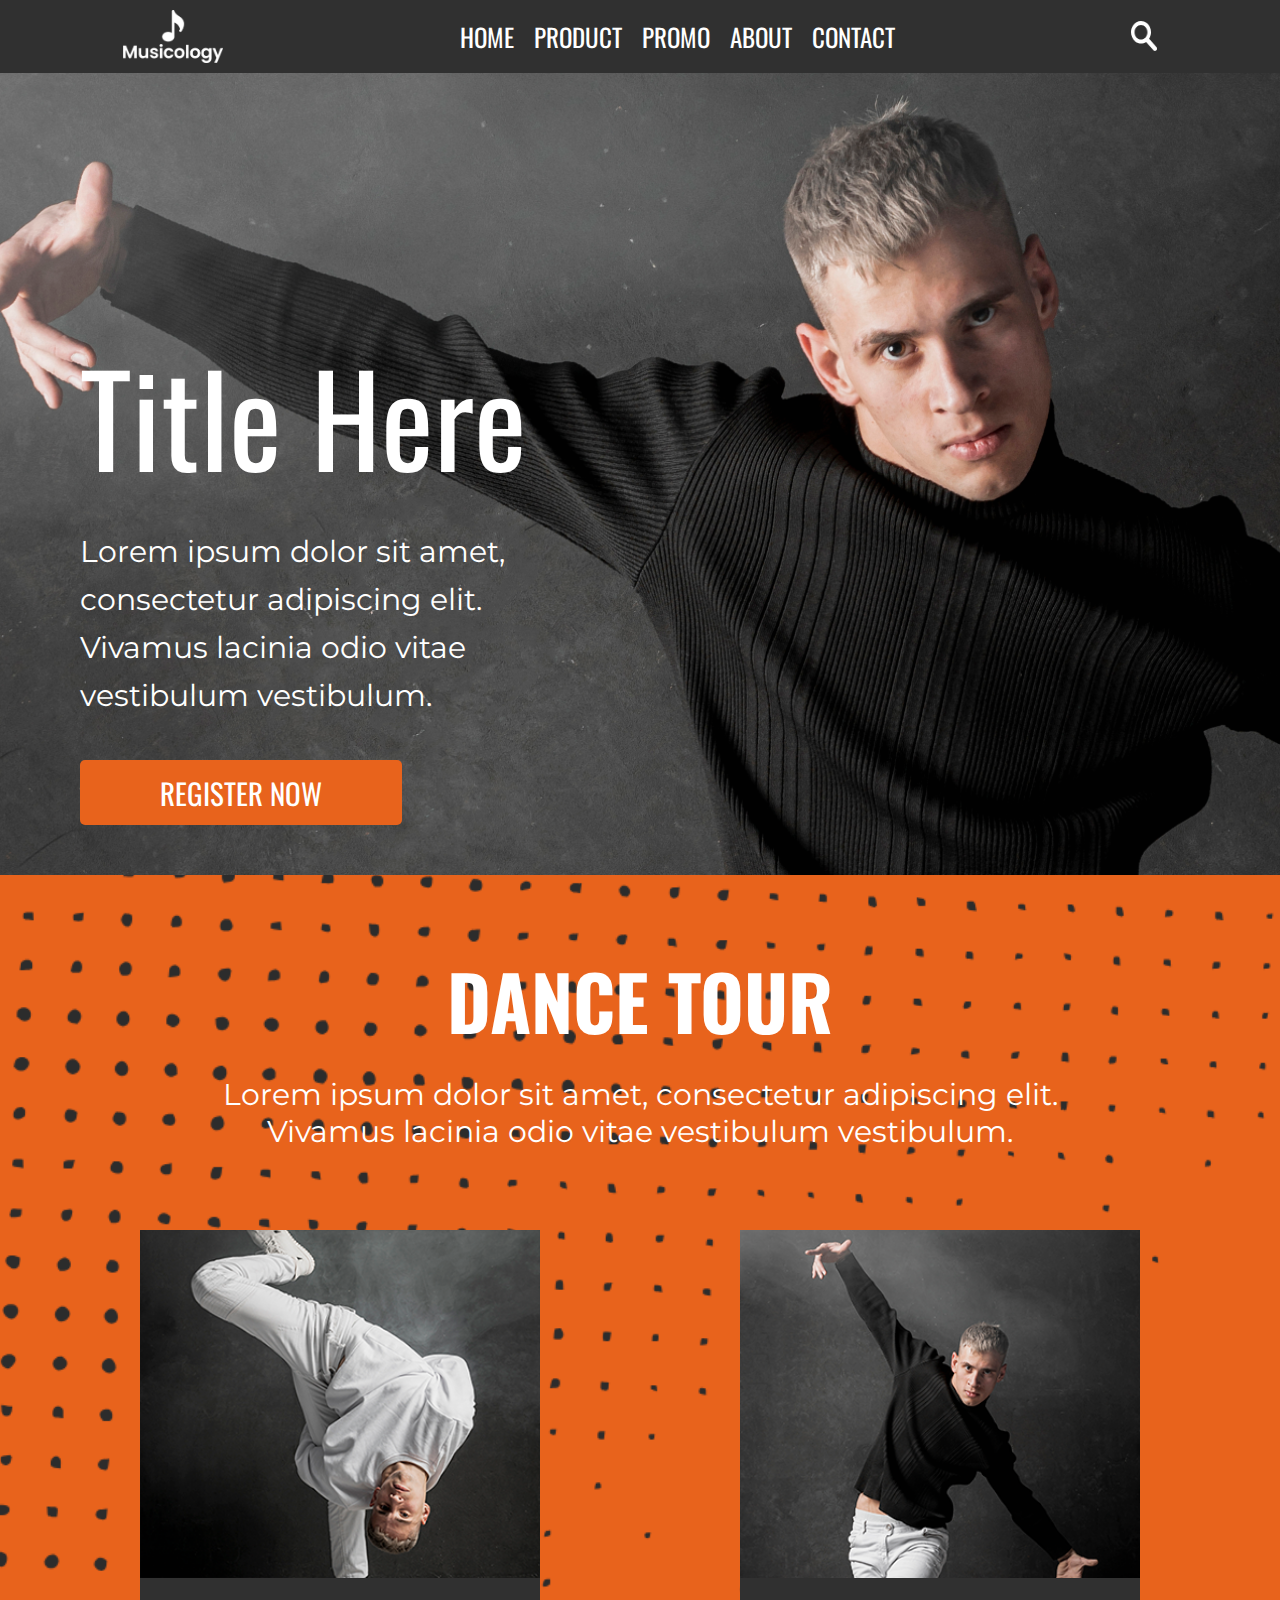
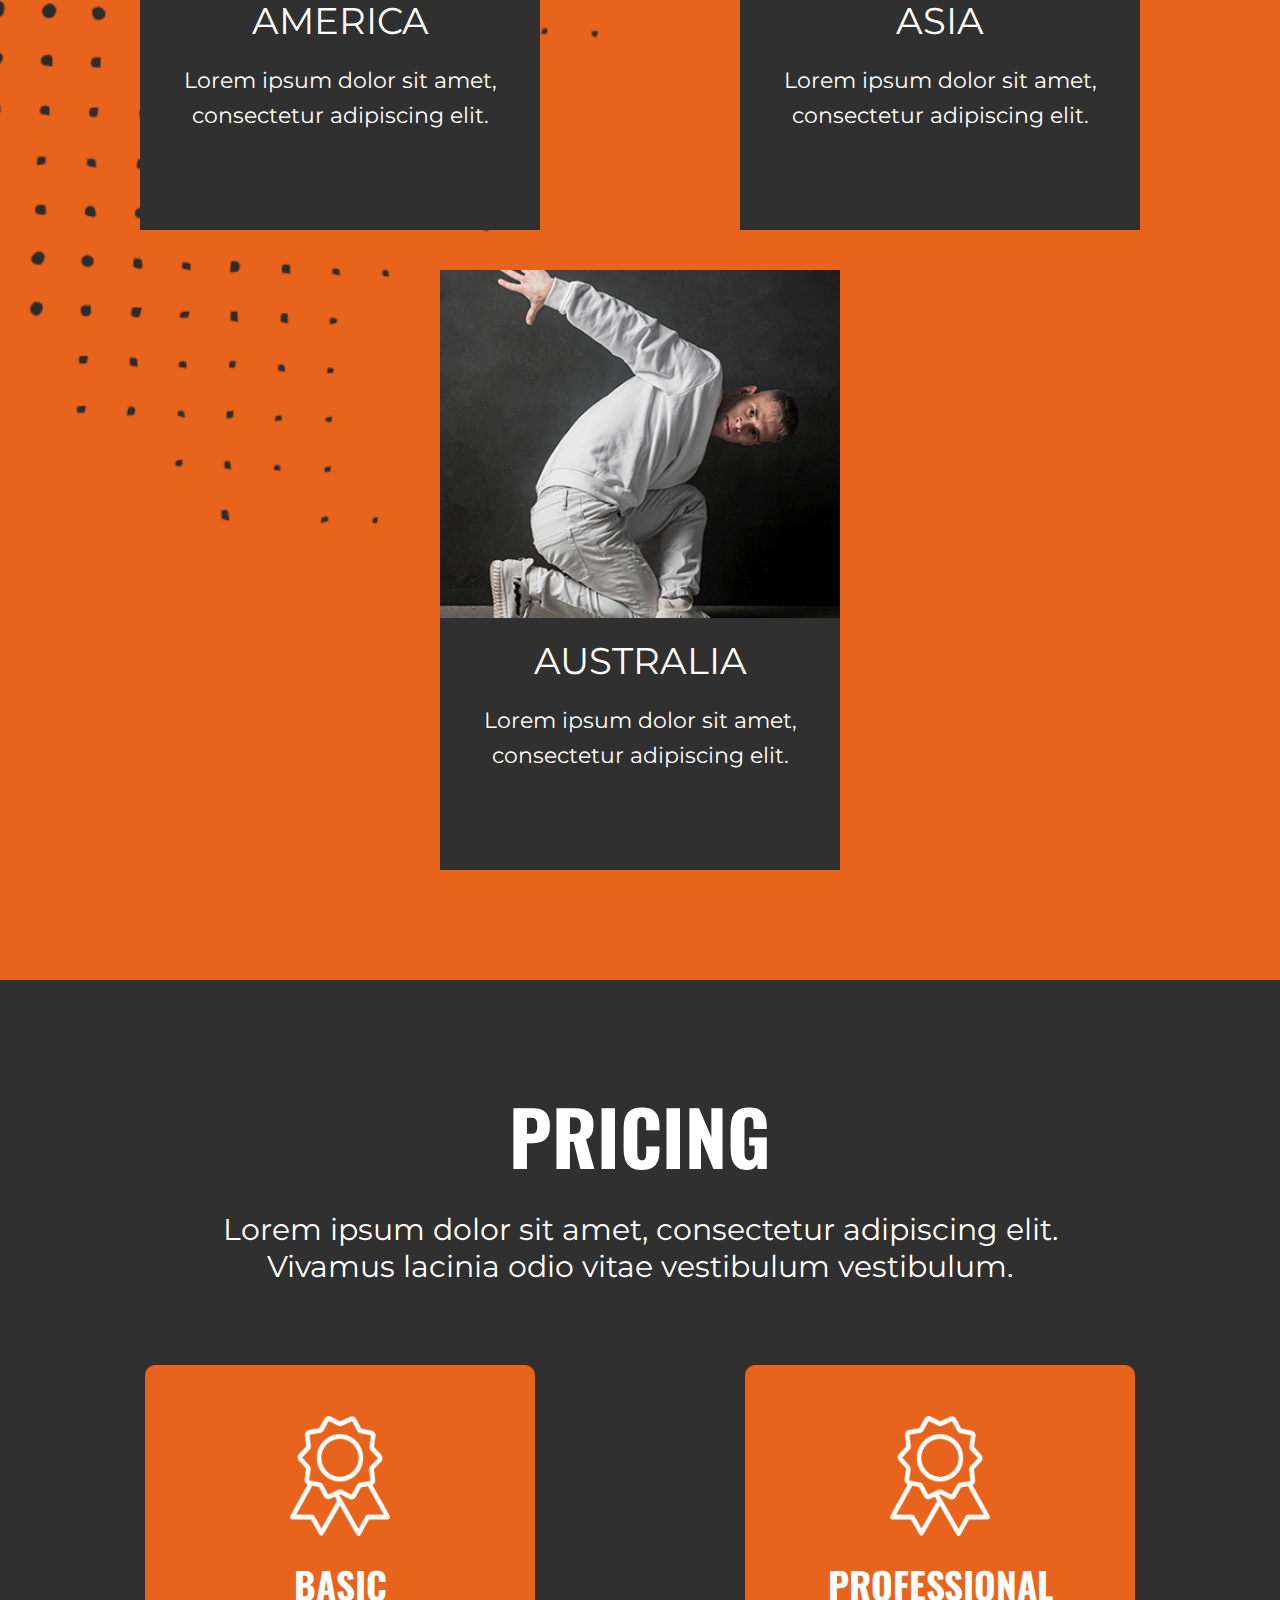
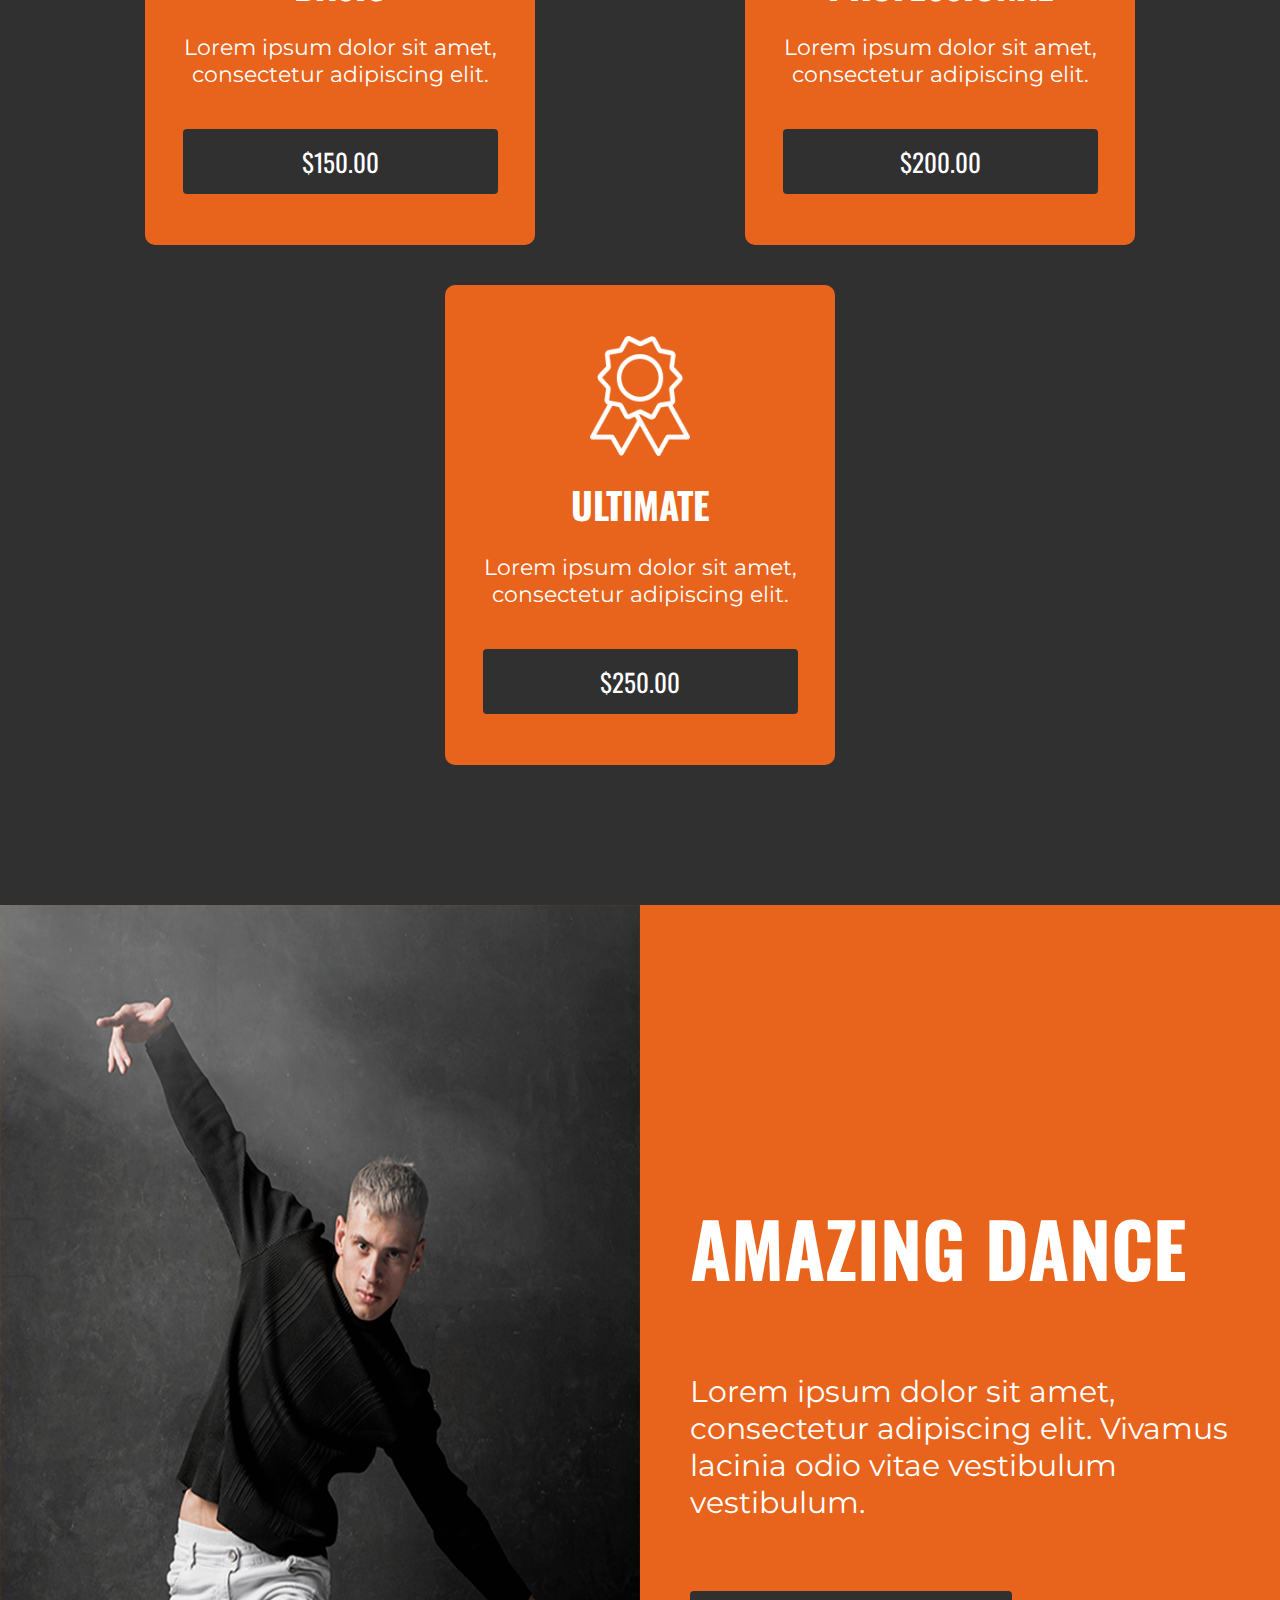
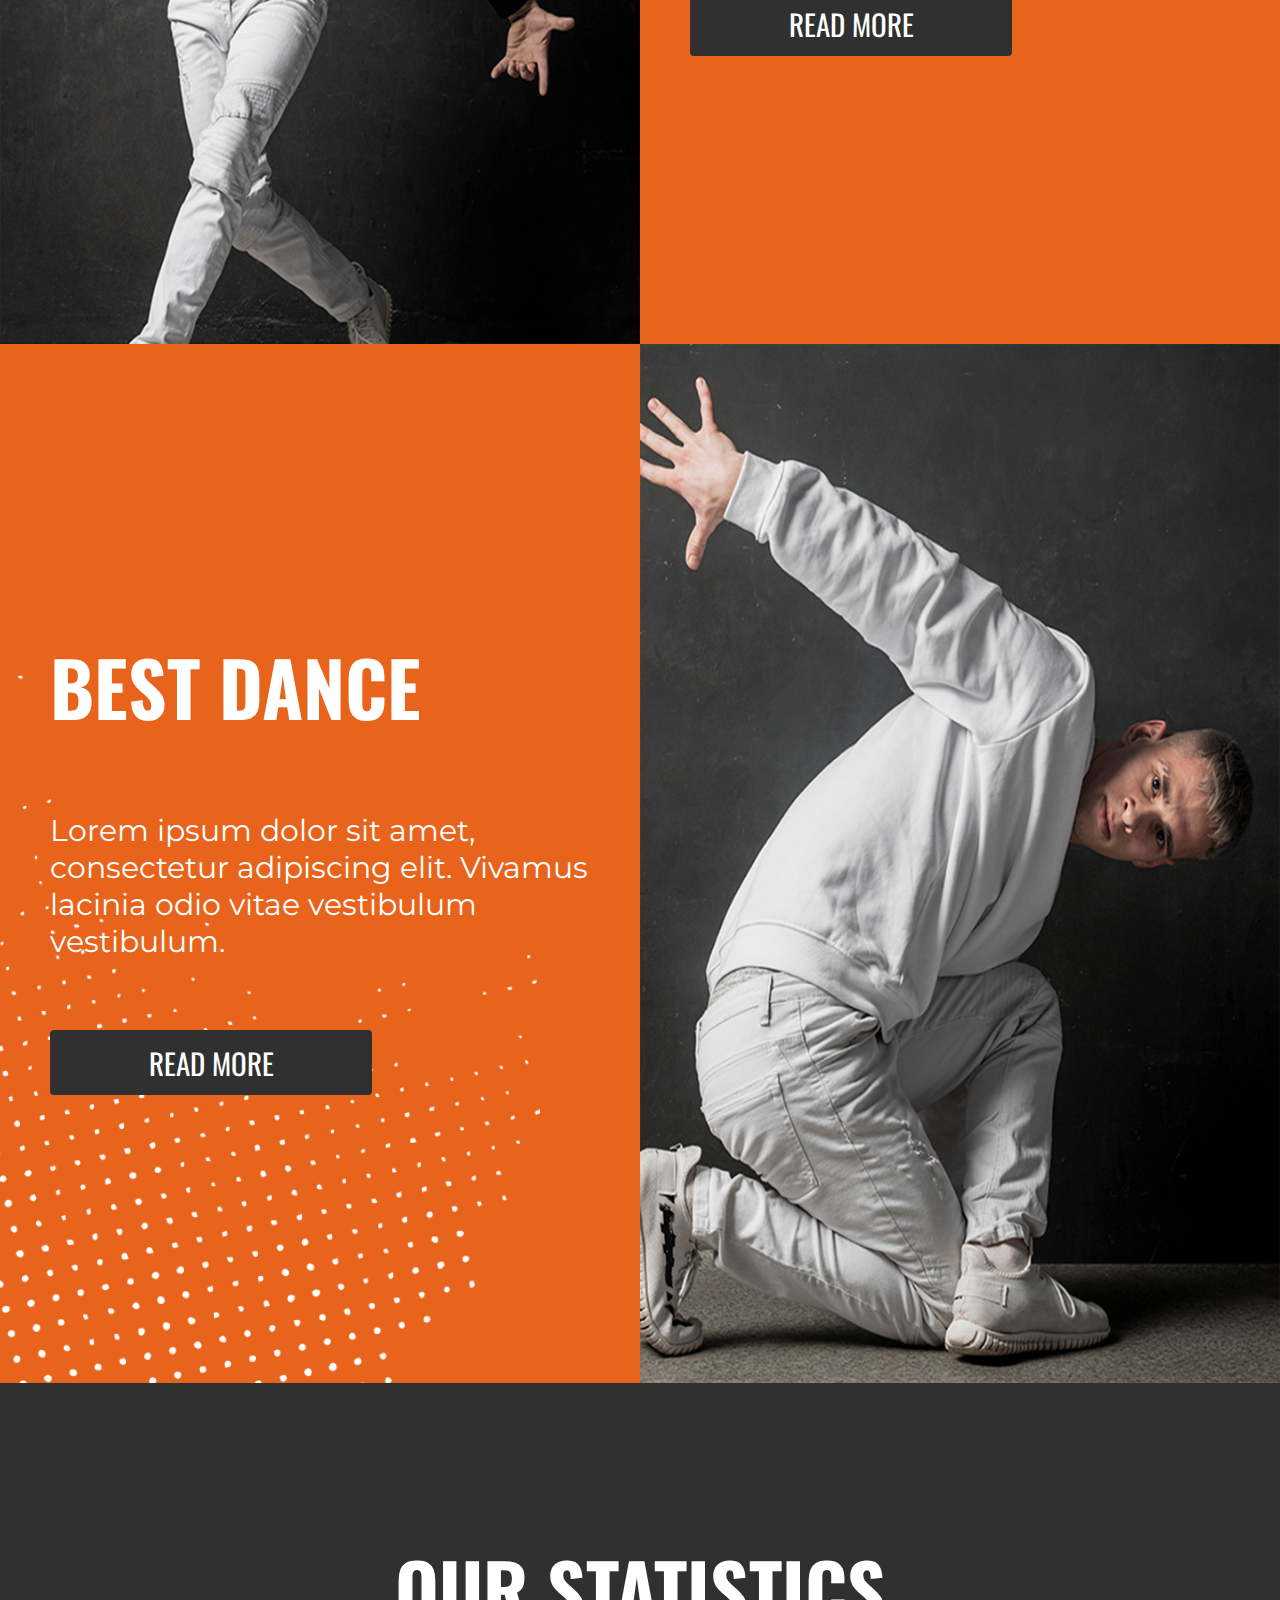
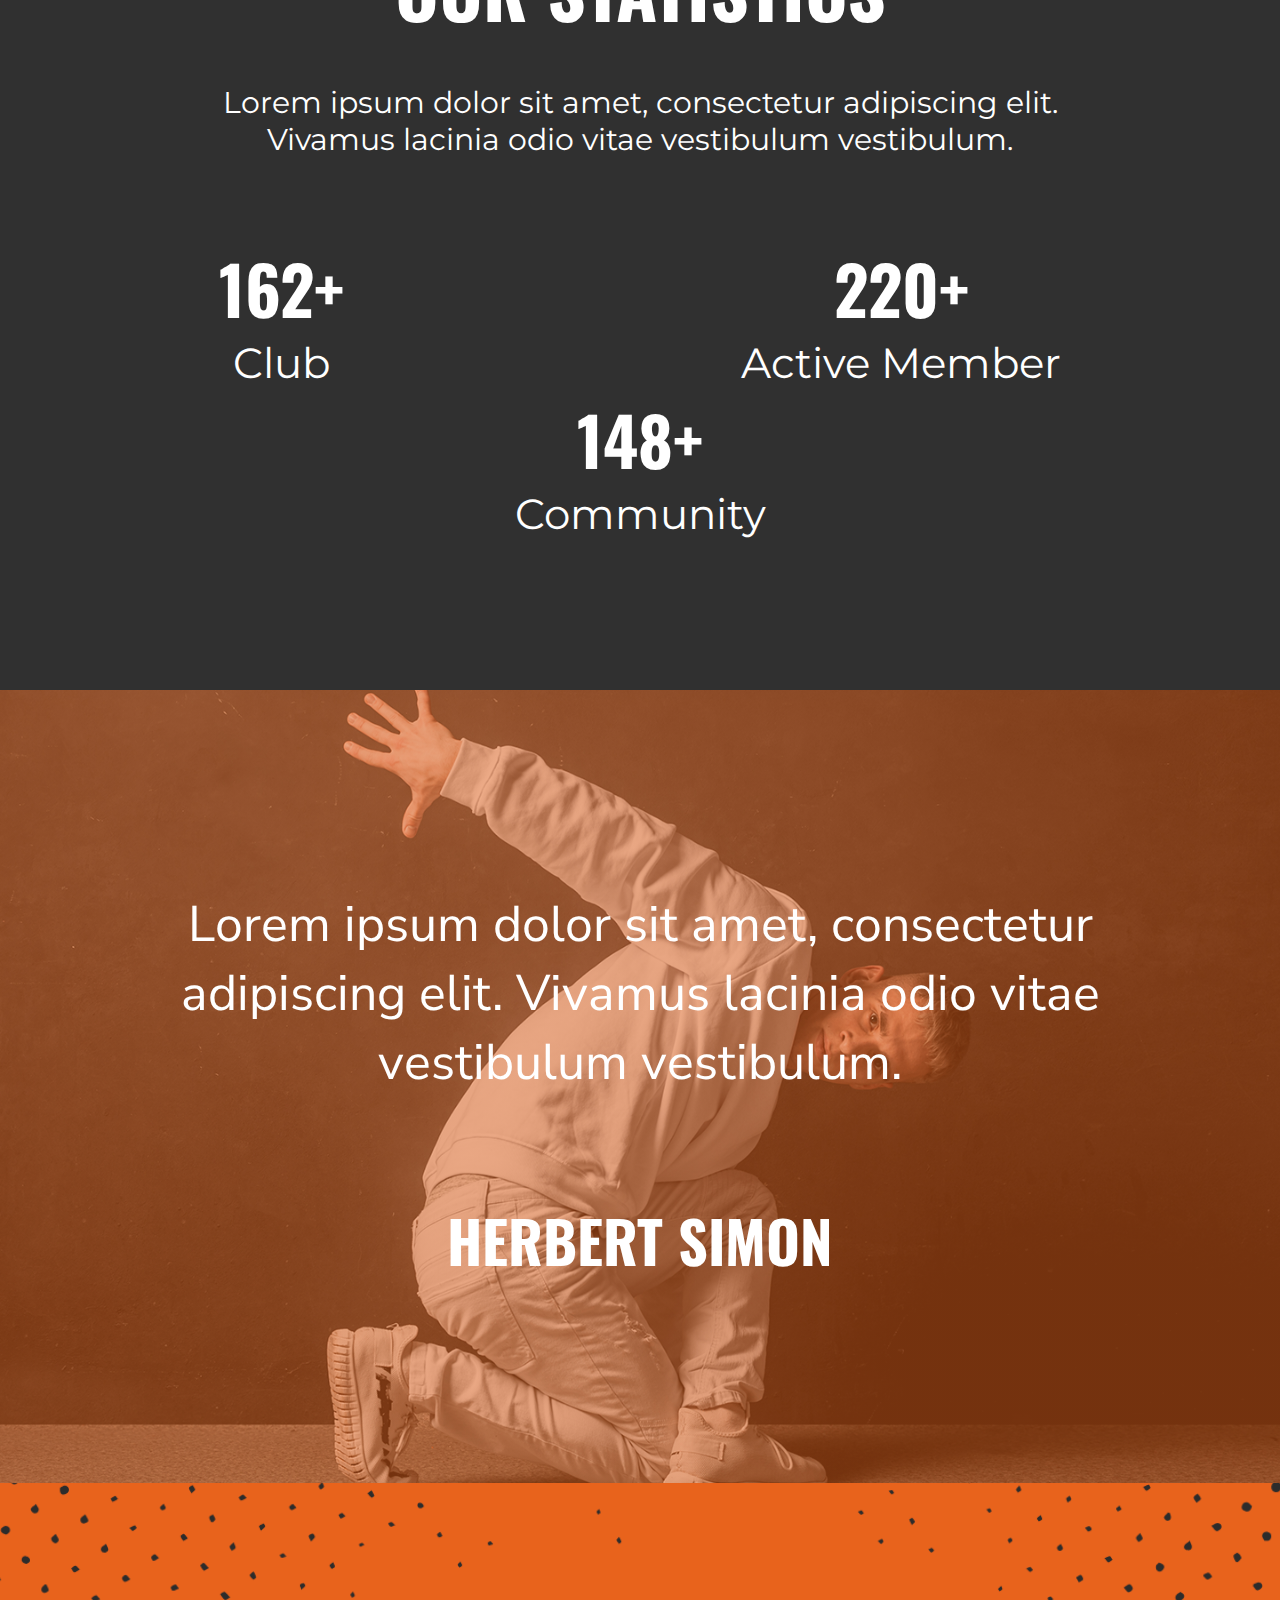
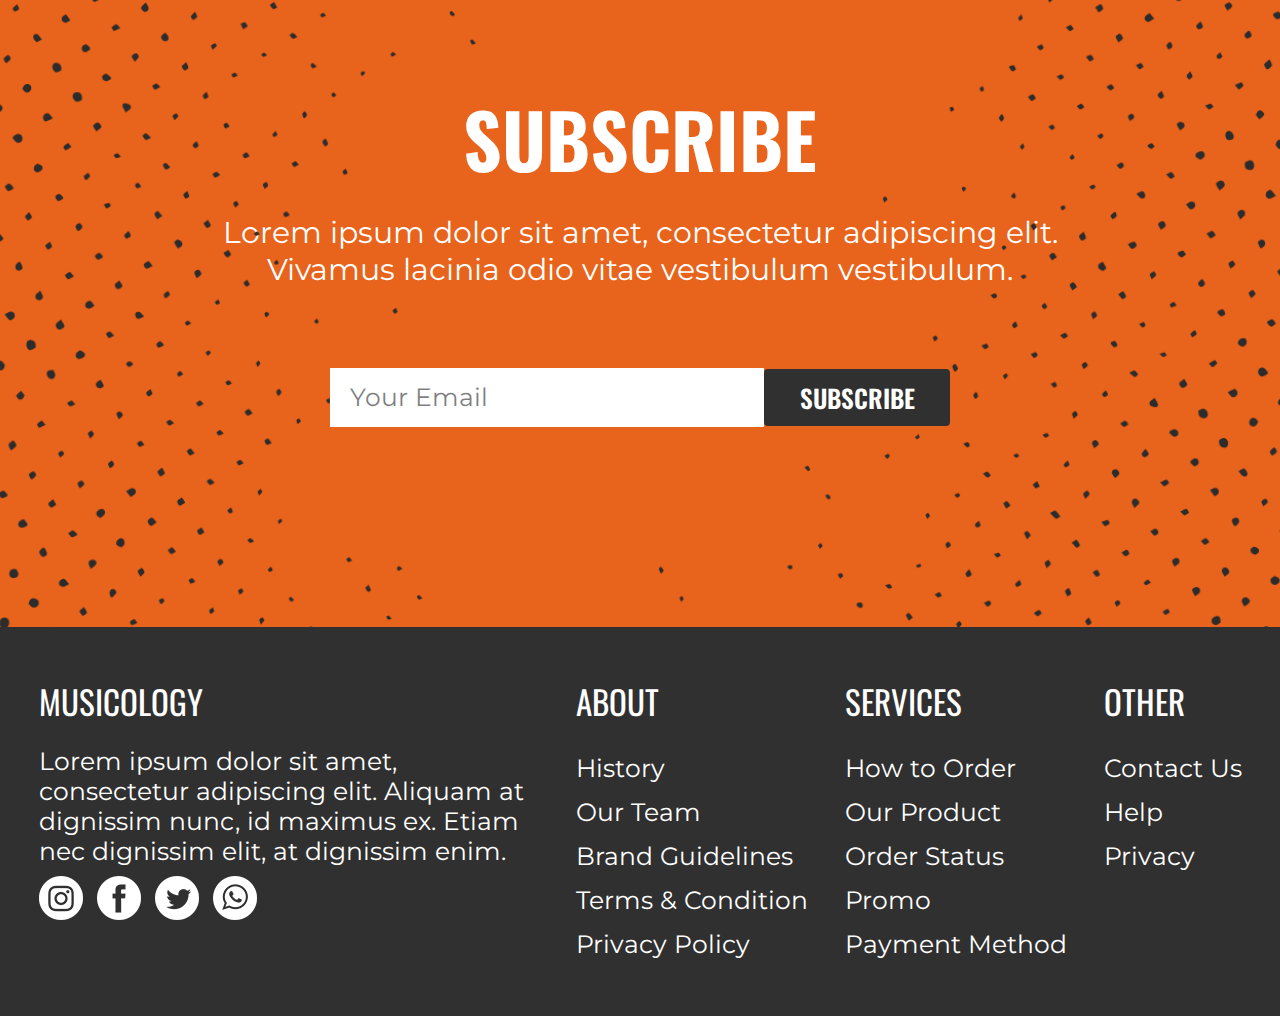
==== index.html @ 83608e2e "second commit" ====
<!DOCTYPE html>
<html lang="en">
<head>
    <meta charset="UTF-8">
    <meta name="viewport" content="width=device-width, initial-scale=1.0">
    <title>Document</title>
    <link rel="stylesheet" href="style.css">
   
<link href="https://fonts.googleapis.com/css2?family=Oswald:wght@200..700&display=swap" rel="stylesheet">
<link href="https://fonts.googleapis.com/css2?family=Montserrat:ital,wght@0,100..900;1,100..900&family=Oswald:wght@200..700&display=swap" rel="stylesheet">
<link href="https://fonts.googleapis.com/css2?family=Montserrat:ital,wght@0,100..900;1,100..900&family=Nunito+Sans:ital,opsz,wght@0,6..12,200..1000;1,6..12,200..1000&family=Oswald:wght@200..700&display=swap" rel="stylesheet">


</head>
<body>

   
    <nav>
        <img class="logo" src="tools/nav_bar/logo.png" alt="logo">
        <div class="nav-list">    
        <ol>
<li><a class="nav-li" >HOME</a></li>
<li><a class="nav-li" >PRODUCT</a></li>
<li><a class="nav-li" >PROMO</a></li>
<li><a class="nav-li" >ABOUT</a></li>
<li><a class="nav-li" >CONTACT</a></li>

        </ol>
<div class="menu">
<div class="top"></div>
<div class="center"></div>
<div class="bottom"></div>
</div>
    </div>
    <img class="search" src="tools/nav_bar/Search.png" alt="search">
    </nav>


    <div class="hero-section">
        <div class="hero-text">
       <h1 class="hero-title">Title Here</h1>
       <p class="hero-p">Lorem ipsum dolor sit amet, consectetur adipiscing elit. Vivamus lacinia odio vitae vestibulum vestibulum. </p>
         <button class="reg-btn" type="button"> REGISTER NOW</button>
        </div>   
        </div>


        <div class="dance-tour-section">
<div class="dance-section-title">
            <h2>dance tour</h2>
            <p>Lorem ipsum dolor sit amet, consectetur adipiscing elit. Vivamus lacinia odio vitae vestibulum vestibulum. </p>
        </div>
            <div class="cards">
<div class="card">
    <div class="flip-card-inner">
        <div class="flip-card-front">
    <img src="tools/dance_section/card1.png" alt="">
    <h5>america</h5>
    <p>Lorem ipsum dolor sit amet, consectetur adipiscing elit.</p>
</div>
<div class="flip-card-back">
    <p>Lorem ipsum dolor sit amet, consectetur adipiscing elit. Vivamus lacinia odio vitae vestibulum vestibulum.Lorem ipsum dolor sit amet, consectetur adipiscing elit. Vivamus lacinia odio vitae vestibulum vestibulum.Lorem ipsum dolor sit amet, consectetur adipiscing elit. Vivamus lacinia odio vitae vestibulum vestibulum.Lorem ipsum dolor sit amet, consectetur adipiscing elit. Vivamus lacinia odio vitae vestibulum vestibulum.</p>
  </div>
</div>
</div>
<div class="card">

    <div class="flip-card-inner">

        <div class="flip-card-front">
    <img src="tools/dance_section/card2.png" alt="">
    
    <h5>asia</h5>
    <p>Lorem ipsum dolor sit amet, consectetur adipiscing elit.</p>
</div>
<div class="flip-card-back">
    <p>Lorem ipsum dolor sit amet, consectetur adipiscing elit. Vivamus lacinia odio vitae vestibulum vestibulum.Lorem ipsum dolor sit amet, consectetur adipiscing elit. Vivamus lacinia odio vitae vestibulum vestibulum.Lorem ipsum dolor sit amet, consectetur adipiscing elit. Vivamus lacinia odio vitae vestibulum vestibulum.Lorem ipsum dolor sit amet, consectetur adipiscing elit. Vivamus lacinia odio vitae vestibulum vestibulum.</p>
  </div>
  </div>
  </div>
<div class="card">
    <div class="flip-card-inner">
        <div class="flip-card-front">
    <img src="tools/dance_section/card3.png" alt="">
    <h5>australia</h5>
    <p>Lorem ipsum dolor sit amet, consectetur adipiscing elit.</p>
        </div>
        <div class="flip-card-back">
            <p>e vestibulum vestibulum.Lorem ipsum dolor sit amet, consectetur adipiscing elit. Vivamus lacinia odio vitae vestibulum vestibulum.Lorem ipsum dolor sit amet, consectetur adipiscing elit. Vivamus lacinia odio vitae vestibulum vestibulum.</p>
          </div>
    </div>
</div>

          






</div>
        </div>


         <div class="pricing-section">
            <div class="pricing-section-title">
                        <h2>pricing</h2>
                        <p>Lorem ipsum dolor sit amet, consectetur adipiscing elit. Vivamus lacinia odio vitae vestibulum vestibulum. </p>
                    </div>
                        <div class="cards">
            <div class="pricing-card">
                <img src="tools/pricing_section/pricing.png" alt="">
                <h5>basic</h5>
                <p>Lorem ipsum dolor sit amet, consectetur adipiscing elit.</p>
                <button type="button" class="pricing-btn">$150.00</button>
            </div>
            <div class="pricing-card">
                <img src="tools/pricing_section/pricing.png" alt="">
                
                <h5>professional</h5>
                <p>Lorem ipsum dolor sit amet, consectetur adipiscing elit.</p>
                <button type="button" class="pricing-btn">$200.00</button>

            </div>
            <div class="pricing-card">
                <img src="tools/pricing_section/pricing.png" alt="">
                <h5>ultimate</h5>
                <p>Lorem ipsum dolor sit amet, consectetur adipiscing elit.</p>
                <button type="button" class="pricing-btn">$250.00</button>

            </div>
            
                        </div>
                    </div> 


                    <div class="under-pricing-section">

                        <img src="tools/pricing_section/side.png" alt="">
                        <div class="right-side">
                            <h2>AMAZING DANCE</h2>
                            <p>Lorem ipsum dolor sit amet, consectetur adipiscing elit. Vivamus lacinia odio vitae vestibulum vestibulum. </p>
                            <button type="button" class="right-side-btn">read more</button>
                        </div>
                    </div>
                    <div class="under-pricing-section">

                       
                        <div class="left-side">
                            <h2>BEST DANCE</h2>
                            <p>Lorem ipsum dolor sit amet, consectetur adipiscing elit. Vivamus lacinia odio vitae vestibulum vestibulum. </p>
                            <button type="button" class="right-side-btn">read more</button>
                        </div>
                        <img src="tools/pricing_section/best_dance.png" alt="">
                    </div>
                    

<div class="statistics">


    <div class="statistics-title">

        <h2>Our Statistics</h2>
        <p>Lorem ipsum dolor sit amet, consectetur adipiscing elit. Vivamus lacinia odio vitae vestibulum vestibulum. </p>
    </div>
    <div class="statistics-num">
    <div class="item wow fadeInUpBig animated animated" data-number="1240" style="visibility: visible;">
        <p id="number1" class="number1">1240+</p>
<p class="name">Club</p>
    </div>
    <div class="item wow fadeInUpBig animated animated" data-number="2000" style="visibility: visible;">
        <p id="number2" class="number1">2000+</p>
<p class="name">Active Member</p>
    </div>
    <div class="item wow fadeInUpBig animated animated" data-number="1000" style="visibility: visible;">
        <p id="number3" class="number1">1000+</p>
<p class="name">Community</p>
    </div>
    </div>
   
</div>
<div class="simon">
<p>Lorem ipsum dolor sit amet, consectetur adipiscing elit. Vivamus lacinia odio vitae vestibulum vestibulum. </p>
<h3>Herbert Simon</h3>

</div>

<div class="subs">
<h3>
    SUBSCRIBE
</h3>

<p>Lorem ipsum dolor sit amet, consectetur adipiscing elit. Vivamus lacinia odio vitae vestibulum vestibulum. </p>

<form action="#">
<input type="text" name="email" id="email", placeholder="Your Email">
<button type="button">Subscribe</button>

</form>
<img src="tools/subscribe/left.png" alt="" class="left-img">
<img src="tools/subscribe/right.png" alt="" class="right-img">


</div>
<script src='http://cdnjs.cloudflare.com/ajax/libs/jquery/2.1.3/jquery.min.js'></script>

  
<footer>
<div class="musicology">
    <h5>Musicology</h5>
    <p>Lorem ipsum dolor sit amet, 
        consectetur adipiscing elit. Aliquam at dignissim nunc, id maximus ex. Etiam nec dignissim elit, at dignissim enim. </p>
        <div class="social">
            <a href="#"><img src="tools/footer/Instagram.png" alt=""></a>
            <a href="#"><img src="tools/footer/Facebook.png" alt=""></a>
            <a href="#"><img src="tools/footer/Twitter.png" alt=""></a>
            <a href="#"><img src="tools/footer/WhatsApp.png" alt=""></a>

        </div>
</div>
<div class="about">
<h5>About</h5>
<a href="#">History</a>
<a href="#">Our Team</a>
<a href="#">Brand Guidelines</a>
<a href="#">Terms & Condition</a>
<a href="#">Privacy Policy</a>
</div>

<div class="services">
    <h5>Services</h5>
    <a href="#">How to Order</a>
    <a href="#">Our Product</a>
    <a href="#">Order Status</a>
    <a href="#">Promo</a>
    <a href="#">Payment Method</a>
    </div>


    <div class="other">
        <h5>Other</h5>
        <a href="#">Contact Us</a>
        <a href="#">Help</a>
        <a href="#">Privacy</a>
        </div>
    
</footer>
<script  src="index.js"></script>
</body>
</html>
---- style.css ----
* {
    margin: 0;
    padding: 0;
    box-sizing: border-box;
}
body {
    font-family: 'Montserrat', sans-serif;
}
nav {
    display: flex;
    justify-content: space-around;
    align-items: center;
    background-color: #303030;
    padding: 10px;
    flex-wrap: wrap;
}

ol {
    list-style-type: none;
    display: flex;
   

}

.nav-li {
    margin: 0 10px;
    font-size: 25px;
    text-transform: uppercase;
    color: #ffffff;
    font-weight: 400;
    font-family: "Oswald", sans-serif;
}


.logo {
    width: 100px;


}

.search {
    max-width: 2%;
    height: 30px;
}
 .menu{
 
 display: none;
}
.top{
    background-color:#ffffff;
    width: 30px;
    height: 2px;
    margin-bottom: 5px;
}
.center{
    background-color:#ffffff;
    width: 30px;
    height: 2px;
    margin-bottom: 5px;
}
.bottom{
    background-color:#ffffff;
    width: 30px;
    height: 2px;
}


.hero-section {
    background-image: url("tools/body/hero.png");
    background-size: cover;
    background-position: bottom;
    padding: 50px 20px;
   

}

.hero-title {
    font-size: 125px;
    color: #ffffff;
    font-weight: 400;
    font-family: "Oswald", sans-serif;
    margin-bottom: 20px;
}

.hero-p {
    font-size: 30px;
    color: #ffffff;
    font-weight: 400;
    line-height: 1.6;
    font-family: "Montserrat";
    font-weight: 400;
    margin-bottom: 40px;
    max-width: 500px; /* Set maximum width for the paragraph */
    
}

.hero-text {

    margin-top: 200px;
    margin-left: 60px;
  

}

.reg-btn {
    width: 322px;
height: 65px;
    border-radius: 5px;
    background-color: #e8631c;
    font-size: 29px;
    color: #ffffff;
    font-family: "Oswald";

    font-weight: 400;
    text-transform: uppercase;
    border: none;
    cursor: pointer;
    transition: background-color 0.3s ease;
}

.dance-tour-section {
    background-color: #e8631c;
    padding: 70px 20px;
    text-align: center;
    background-image: url("tools/dance_section/Shape.png");
    background-position-x: -500px;
    background-position-y: -400px;
    background-size: cover;
    background-repeat: no-repeat;
    display: flex;
    flex-direction: column;
    align-items: center;

}

.dance-section-title h2 {
    font-size: 75px;
    color: #ffffff;
    font-weight: 700;
    font-family: "Oswald", sans-serif;
    margin-bottom: 20px;
    text-transform: uppercase;
    

}

.dance-section-title p {
    max-width: 900px;
    font-size: 30px;
    color: #ffffff;
    font-weight: 400;
    margin-bottom: 40px;
    text-align: center;
}



.cards {
    display: flex;
    flex-wrap: wrap;
    width: 100%;
    padding: 20px;
justify-content: space-around;
    align-items: center;
}




.card {
    width: 400px;
    height: 600px;
    margin: 20px;
    background-color: #303030;
    overflow: hidden;
    position: relative;
}


.card h5 {
    font-size: 37px;
    margin: 20px;
    text-transform: uppercase;
    font-weight: 400;
}

.card p {
    font-size: 22px;
        line-height: 1.6;
        font-weight: 400;
        font-family: "Montserrat";
text-align: center;
    max-width: 400px;
}

.flip-card-inner {
    width: 100%;
    height: 100%;
    position: relative; /* Ensure proper positioning */
    transition: transform 0.8s;
    transform-style: preserve-3d;
}



  .card:hover .flip-card-inner {
    transform: rotateY(180deg);
  }
  
  
  .flip-card-front,
.flip-card-back {
    position: absolute; 
    width: 100%;
    height: 100%;
    -webkit-backface-visibility: hidden;
    backface-visibility: hidden;
    display: flex; /* Adjust display for flexbox */
    flex-direction: column; /* Stack content vertically */
   
    align-items: center; /* Center content horizontally */
}

.flip-card-front {
    background-color: #303030;
    color: #ffffff;
    padding-bottom:20px ;
    text-align: center;
    z-index: 2; 
    display: flex;
    flex-direction: column;
    align-items: center;
    

}
 
.flip-card-back {
   
    background-color: #303030;
    color: #ffffff;
    padding: 20px;
    text-align: center;
    transform: rotateY(180deg);
    z-index: 1; 
   
}
.flip-card-front img,
.flip-card-back img {
    width: 100%;
    height: auto; 
}

.pricing-section{
 background-color: #303030;
padding: 100px 20px;
text-align: center;
background-color: #303030;
background-image: url("tools/pricing_section/Shape.png");
background-position-x: -500px;
background-position-y: -400px;
background-size: cover;
background-repeat: no-repeat;
display: flex;
flex-direction: column;
align-items: center;
}
.pricing-card{
    width: 390px;
    height: 480px;
    margin: 20px;
    padding: 40px 20px;
    background-color: #e8631c;
    border-radius: 10px;
    overflow: hidden;
    text-align: center;
    display: flex;
    flex-direction: column;
    justify-content: space-around;
    align-items: center;
    
}
.pricing-card img{
    width:100px;
    height: 120px;
}

.pricing-btn{
    width: 90%;
height: 65px;
border-radius: 4px;
background-color: #303030;
font-size: 25px;
color: #ffffff;
font-weight: 400;
font-family: "Oswald";
text-align: center;
border: none;
}


.pricing-btn:hover{
    background-color: #ffffff;
    color: #000000;
    transition: all 0.5s;
}

.pricing-section-title p{
   max-width: 900px;
    font-size: 30px;
    color: #ffffff;
    font-weight: 400;
    margin-bottom: 40px;
    
}
.pricing-section-title h2 {
    font-size: 75px;
    color: #ffffff;
    font-weight: 700;
    font-family: "Oswald", sans-serif;
    margin-bottom: 20px;
    text-transform: uppercase;
}


.pricing-card h5{
    font-size: 37px;
    color: #ffffff;
    font-weight: 700;
    font-family: "Oswald", sans-serif;
    text-transform: uppercase;
}

.pricing-card p{
   
    font-size: 22px;
    color: #ffffff;
    font-weight: 400;
    font-family: "Montserrat";
    text-align: center;
    margin-bottom:20px ;
}

.under-pricing-section{
    height: 1039px;
    display: flex;
    justify-content: space-between;
background-color: #e8631c;
}

.under-pricing-section img{
    max-width: 50%;
  
}
@media (max-width: 768px) {
    .under-pricing-section img {
        display: none; 
    }
}

.under-pricing-section h2{

    font-size: 75px;
text-transform: uppercase;
color: #ffffff;
font-weight: 700;
font-family: "Oswald";
}

.under-pricing-section p{
font-size: 30px;
color: #ffffff;
font-weight: 400;
font-family: "Montserrat";
text-align: left;
margin: 70px 0 70px 0;

}

.under-pricing-section button{
    width: 322px;
height: 65px;
border-radius: 4px;
background-color: #303030;
font-size: 29px;
text-transform: uppercase;
color: #ffffff;
font-weight: 400;
font-family: "Oswald";
text-align: center;
border: none;
}

.under-pricing-section button:hover{
    background-color: #ffffff;
    color: #000000;
    transition: all 0.5s;
}




.right-side{
    display: flex;
    flex-direction: column;
    justify-content:center;
    padding-left: 50px;
   
}

.left-side{
    display: flex;
    flex-direction: column;
    justify-content:center;
    padding-left: 50px;
    background-image: url("tools/pricing_section/best_dance_shape.png");
    background-position-x:-300px;
    background-position-y:200px;
    background-size: cover;
    overflow: hidden;
    background-repeat: no-repeat;
}

.statistics{
    background-color: #303030;
    padding: 150px 20px;
    text-align: center;
    display: flex;
    flex-direction: column;
    justify-content: space-between;
    align-items: center;
}
.statistics-title h2{
    font-size: 75px;
    text-transform: uppercase;
    color: #ffffff;
    font-weight: 700;
    font-family: "Oswald";
    margin-bottom: 40px;

}

.statistics-title p{
    max-width:900px;
    font-size: 30px;
    color: #ffffff;
    font-weight: 400;
    font-family: "Montserrat";
    margin-bottom: 80px;


}

.statistics-num{
    max-width: 100%;
    display: flex;
    justify-content: space-around;
    align-items: center;
    flex-wrap: wrap;

}

.item{
    margin: 0 100px;

}

.number1,.number2,.number3{
    font-size: 67px;
    text-transform: uppercase;
    color: #ffffff;
    font-weight: 700;
    font-family: "Oswald";
    text-align: center;
    margin: 0;
}
.stat-desc {
    font-size: 16px;
    color: #ffffff;
}

.statistics-num .name{
    

font-size: 42px;
color: #ffffff;
font-weight: 400;
font-family: "Montserrat";
text-align: center;
margin: 0;
}
.simon {
    position: relative;
    padding: 200px 20px;

display: flex;
flex-direction: column;
justify-content: center;
align-items: center;
    background: linear-gradient(rgba(231,99,28,0.5), rgba(231,99,28,0.5)), url("tools/simon/simon.png"); 
    background-repeat: no-repeat;
    background-size:cover;
    background-position: center;
}

  


.simon p{
    max-width: 950px;

font-size: 50px;
color: #ffffff;
font-weight: 400;
font-family: "Nunito Sans";
text-align: center;
margin: 0;
}

.simon h3{
    font-size: 58px;
    text-transform: uppercase;
    color: #ffffff;
    font-weight: 700;
    font-family: "Oswald";
    text-align: center;
    margin: 0;
    margin-top: 100px;
}



.subs{
    padding: 200px 20px;
    background-color:  #e8631c;
    display: flex;
    flex-direction: column;
    justify-content: space-evenly;
    align-items: center;
    position: relative;
    overflow: hidden; 
    width: 100%;


}

.subs h3{
    font-size: 75px;
color: #ffffff;
font-weight: 700;
font-family: "Oswald";
text-align: center;
margin-bottom: 20px;}

.subs p{
   max-width: 900px;
font-size: 30px;
color: #ffffff;
font-weight: 400;
font-family: "Montserrat";
text-align: center;

margin-bottom: 80px;

}
form {
    display: flex;
    justify-content: center;
    align-items: center;
    width: 50%;
    
}
.subs input{
    width: 70%;
    padding: 15px 20px 15px 20px;
    border: none;
    font-size: 25px;
z-index: 1;



}
::placeholder{
    opacity: 0.502;
font-size: 25px;
color: #000000;
font-weight: 400;
font-family: "Montserrat";
position: absolute;
  top: 50%;
  -ms-transform: translateY(-50%);
  transform: translateY(-50%);
}

.subs button{
    width: 30%;
    height: 57px;
    border-radius: 4px;
    background-color: #303030;
    font-size: 25px;
text-transform: uppercase;
color: #ffffff;
font-weight: 600;
font-family: "Oswald";
text-align: center;
border: none;
z-index: 1;
}
.subs button:hover{
    color: #e8631c;
    transition: color 0.3s;
}

.right-img{
    position: absolute;
    left: 40%;
width: 100%;


}
.left-img{
    position: absolute;
    right: 40%;
    width: 100%;
    z-index: 0;

}
footer{
    display: flex;
    justify-content: space-around;
    background-color: #303030;
    padding: 50px 20px;
    z-index: 0;
    flex-wrap: wrap;

}
footer h5{
    font-size: 33px;
    text-transform: uppercase;
    color: #ffffff;
    font-weight: 400;
    font-family: "Oswald";
    margin-bottom: 20px;
}

footer p{
   max-width: 500px;

font-size: 25px;
color: #ffffff;
font-weight: 400;
font-family: "Montserrat";
}

.about, .services, .other{
    display: flex;
    flex-direction: column;
    align-items: start;
}
footer a{
    font-size: 25px;
line-height: 44px;
color: #ffffff;
font-weight: 400;
font-family: "Montserrat";
text-decoration: none;
}
footer img{
    margin: 10px 10px 0 0;
}
button{
    cursor: pointer;
}

a{
    text-decoration: none;
}

.nav-list li:hover{
    color: #e8631c;
    transition: colot 0.5s;
  
}

.hero-section button:hover{
    background-color: #303030;
    color: #ffffff;
    transition: all 0.5s;
}




@media (min-width: 576px) and (max-width: 767px) {
    .nav-li {
        font-size: 14px;
    }

    .hero-title {
        font-size: 45px;
    }

    .hero-p {
        font-size: 16px;
        max-width: 400px;
    }

    .reg-btn {
        width: 200px;
        font-size: 20px;
    }
    .dance-tour-section{
        background-image: none;
    }

    .dance-section-title h2 {
        font-size: 40px;
    }

    .dance-section-title p {
        font-size: 20px;
        max-width: 600px;
    }

    .card {
        width: 70%;
    }

    .pricing-section-title h2 {
        font-size: 40px;
    }

    .pricing-section-title p {
        font-size: 20px;
    }

    .pricing-card {
        width: 70% ;
    }
.under-pricing-section{
    height:700px;
}

    .statistics-title h2 {
        font-size: 40px;
    }

    .statistics-title p {
        font-size: 20px;
    }

    .number1,
    .number2,
    .number3 {
        font-size: 40px;
    }
.item{
    margin-bottom: 70px;
}
   .statistics .name{
    font-size: 35px;
   }

    .simon h3 {
        font-size: 40px;
    }

    .simon p {
        font-size: 20px;
        max-width: 400px;
    }

    .subs h3 {
        font-size: 40px;
    }

    .subs p {
        font-size: 20px;
    }
    .subs button{
        font-size: 14px;
        height: 53px;
    }
    .subs input{
font-size: 20px;
    }
    ::placeholder{
        font-size: 17px;
    }

    footer{
        display: block;
    }

    footer h5{
        margin-top: 50px;
    }
}



@media (max-width: 576px){
   
    nav li, .search{
        display: none;
    }
nav{
    justify-content: space-between;
    padding: 10px 30px;
}
  
    nav .menu{
        display: inline;
       
    }
    .hero-title {
        font-size: 40px;
    }
    .hero-section{
        padding: 50px 10px;
    }
    .hero-text {
    margin: 0;
    }
    .hero-p {
        font-size: 20px;
        max-width: 300px;
    }

    .reg-btn {
        width: 150px;
        font-size: 16px;
        height: 50px;
    }

   
    .dance-tour-section{
        background-image: none;
    }

    .dance-section-title h2{
        font-size: 40px;
    }
    .dance-section-title p{
        font-size: 20px;
    }
    .card{
        height: 500px;
    }
    .flip-card-back p{
        font-size: 15px;
    }
  

    .statistics-title h2 {
        font-size: 35px;
    }

    .statistics-title p {
        font-size: 15px;
    }

    .number1,
    .number2,
    .number3 {
        font-size: 30px;
    }

  
.item{
    margin-bottom: 70px;
}
   .statistics .name{
    font-size: 20px;
   }


   .pricing-section-title h2 {
    font-size: 35px;
}

.pricing-section-title p {
    font-size: 15px;

    max-width: 400px;

}

.under-pricing-section h2{
    font-size: 60px;

}
.under-pricing-section button{
    font-size: 20px;
    width: 200px;
}
.under-pricing-section {
    height: 650px;
}

.simon p{
    font-size: 20px;
}

.simon h3{
    font-size: 35px;
}

form{
    width:90%;
}
.subs h3{
    font-size: 35px;
}
.subs p{
    font-size: 20px;
}
.subs button{
    font-size: 14px;
    width: 40%;
}
::placeholder{
    font-size: 14px;
}
footer{
    flex-direction: column;
}
footer h5{
    margin-top: 10px;
}
}
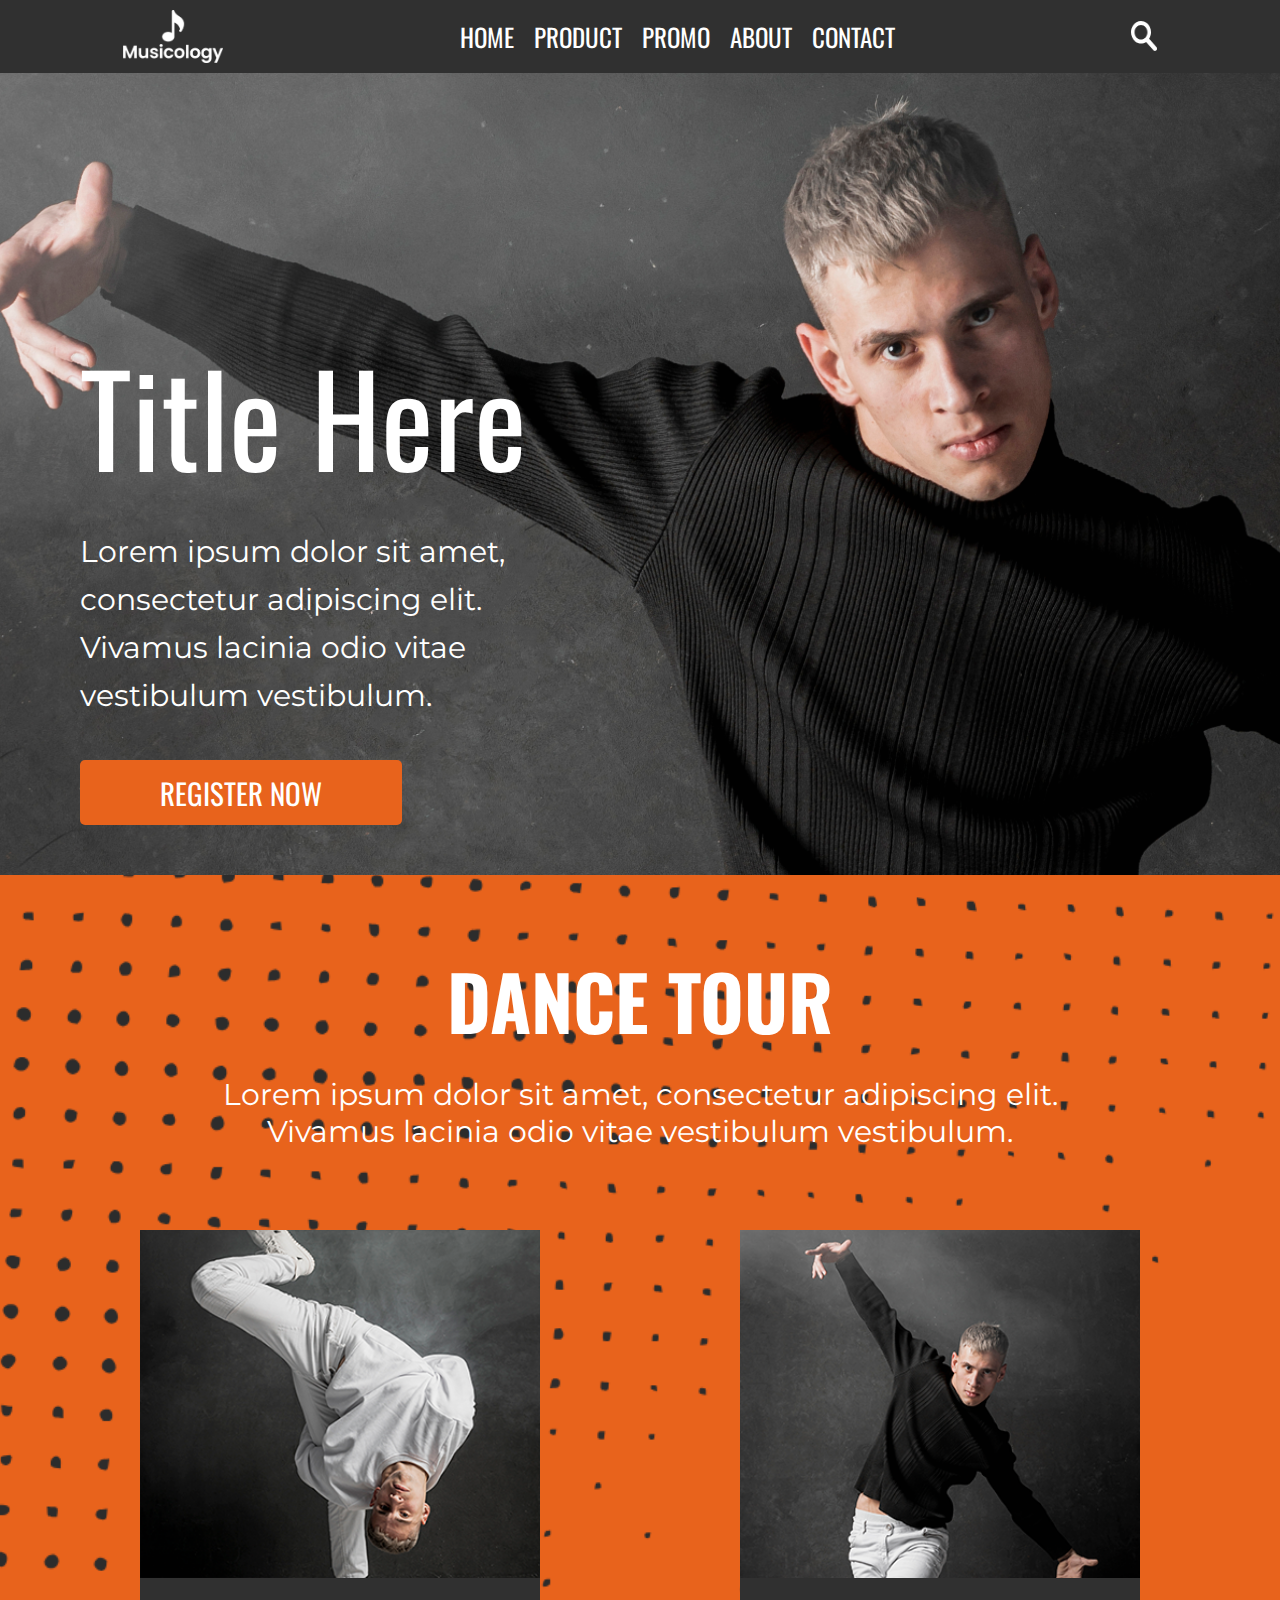
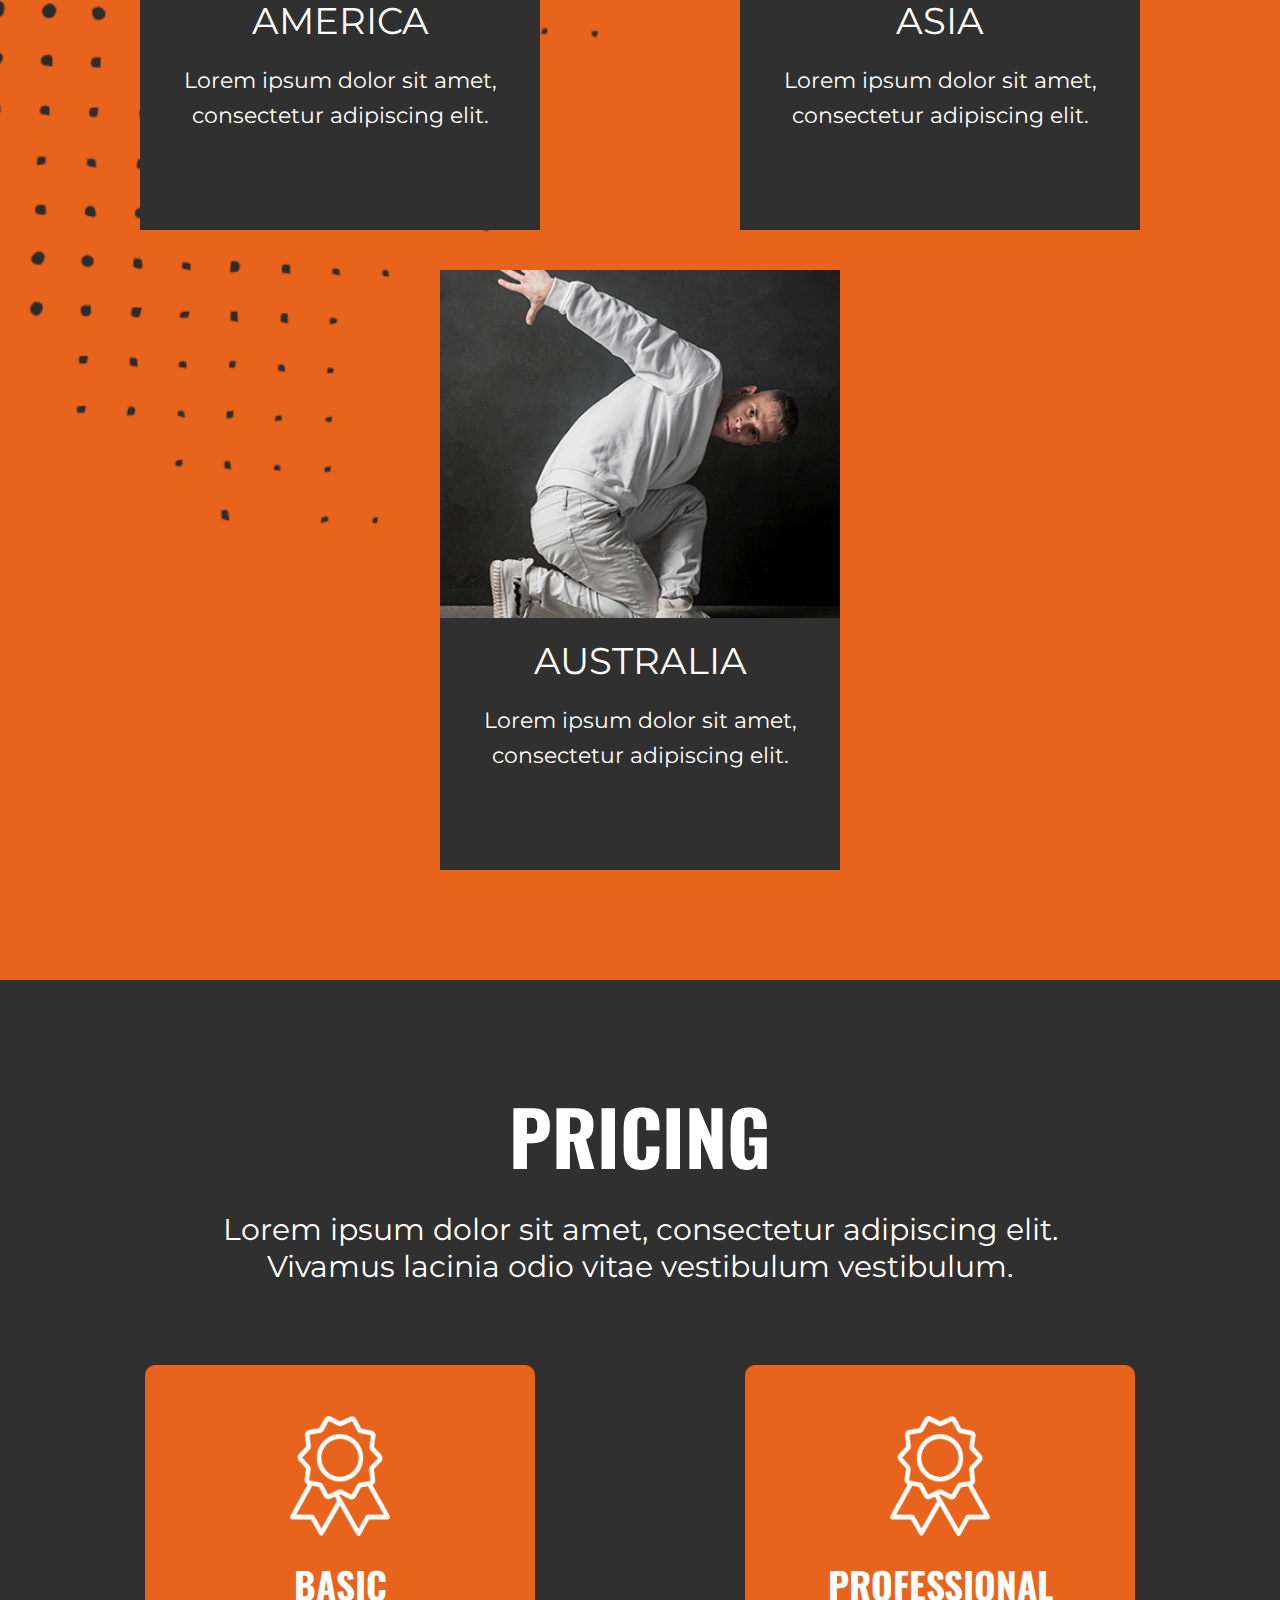
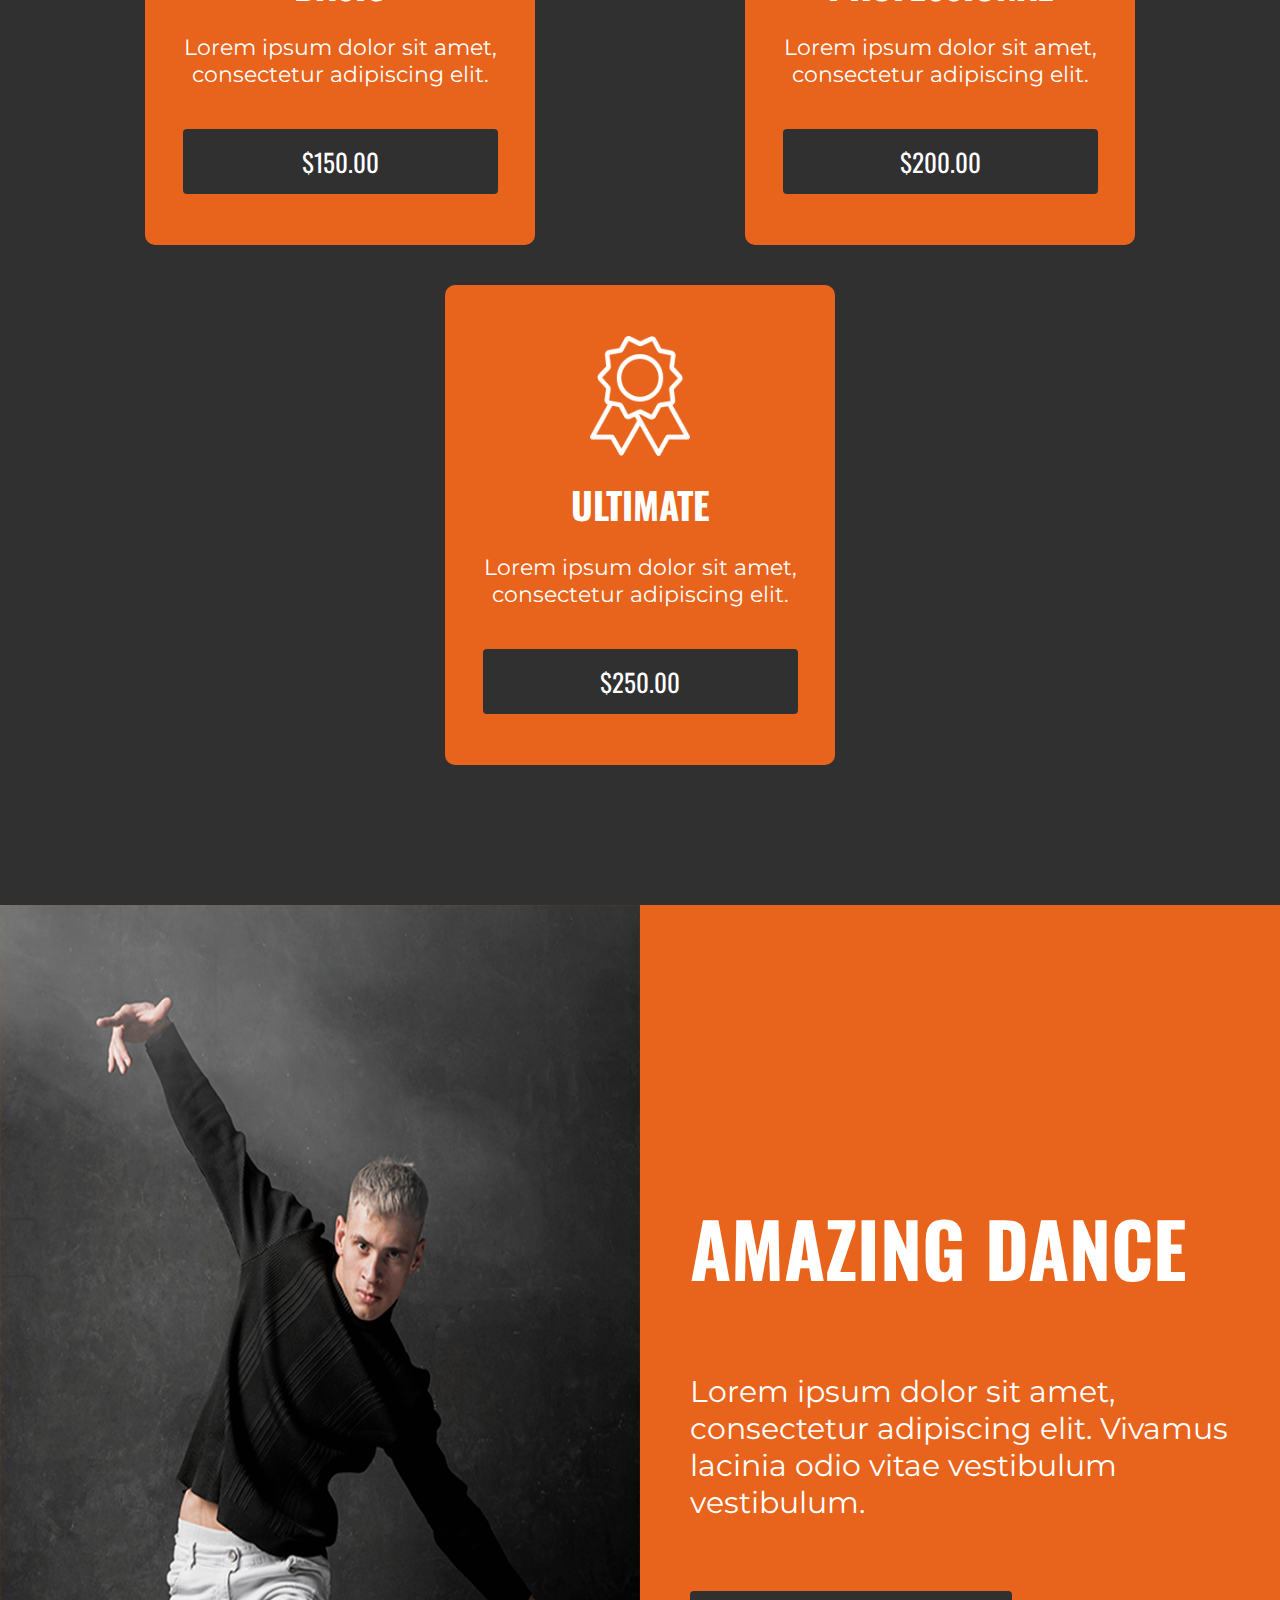
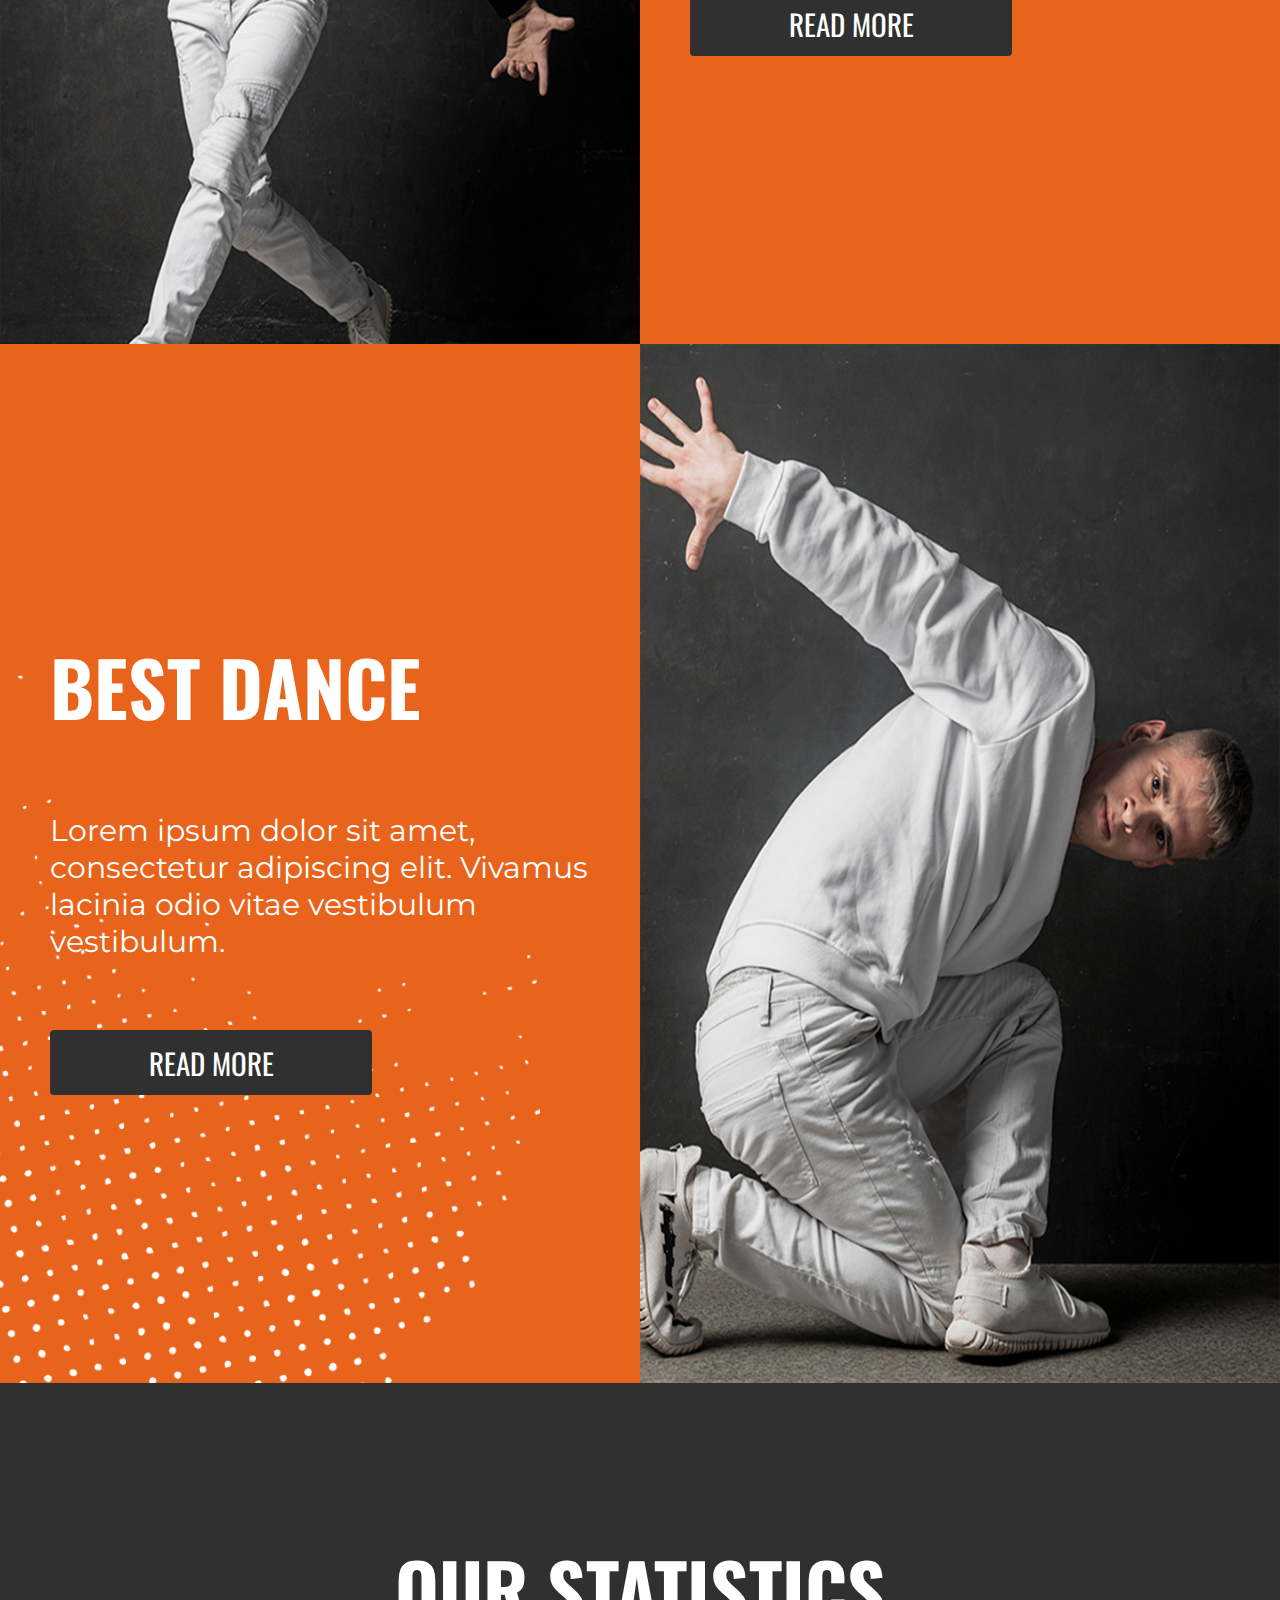
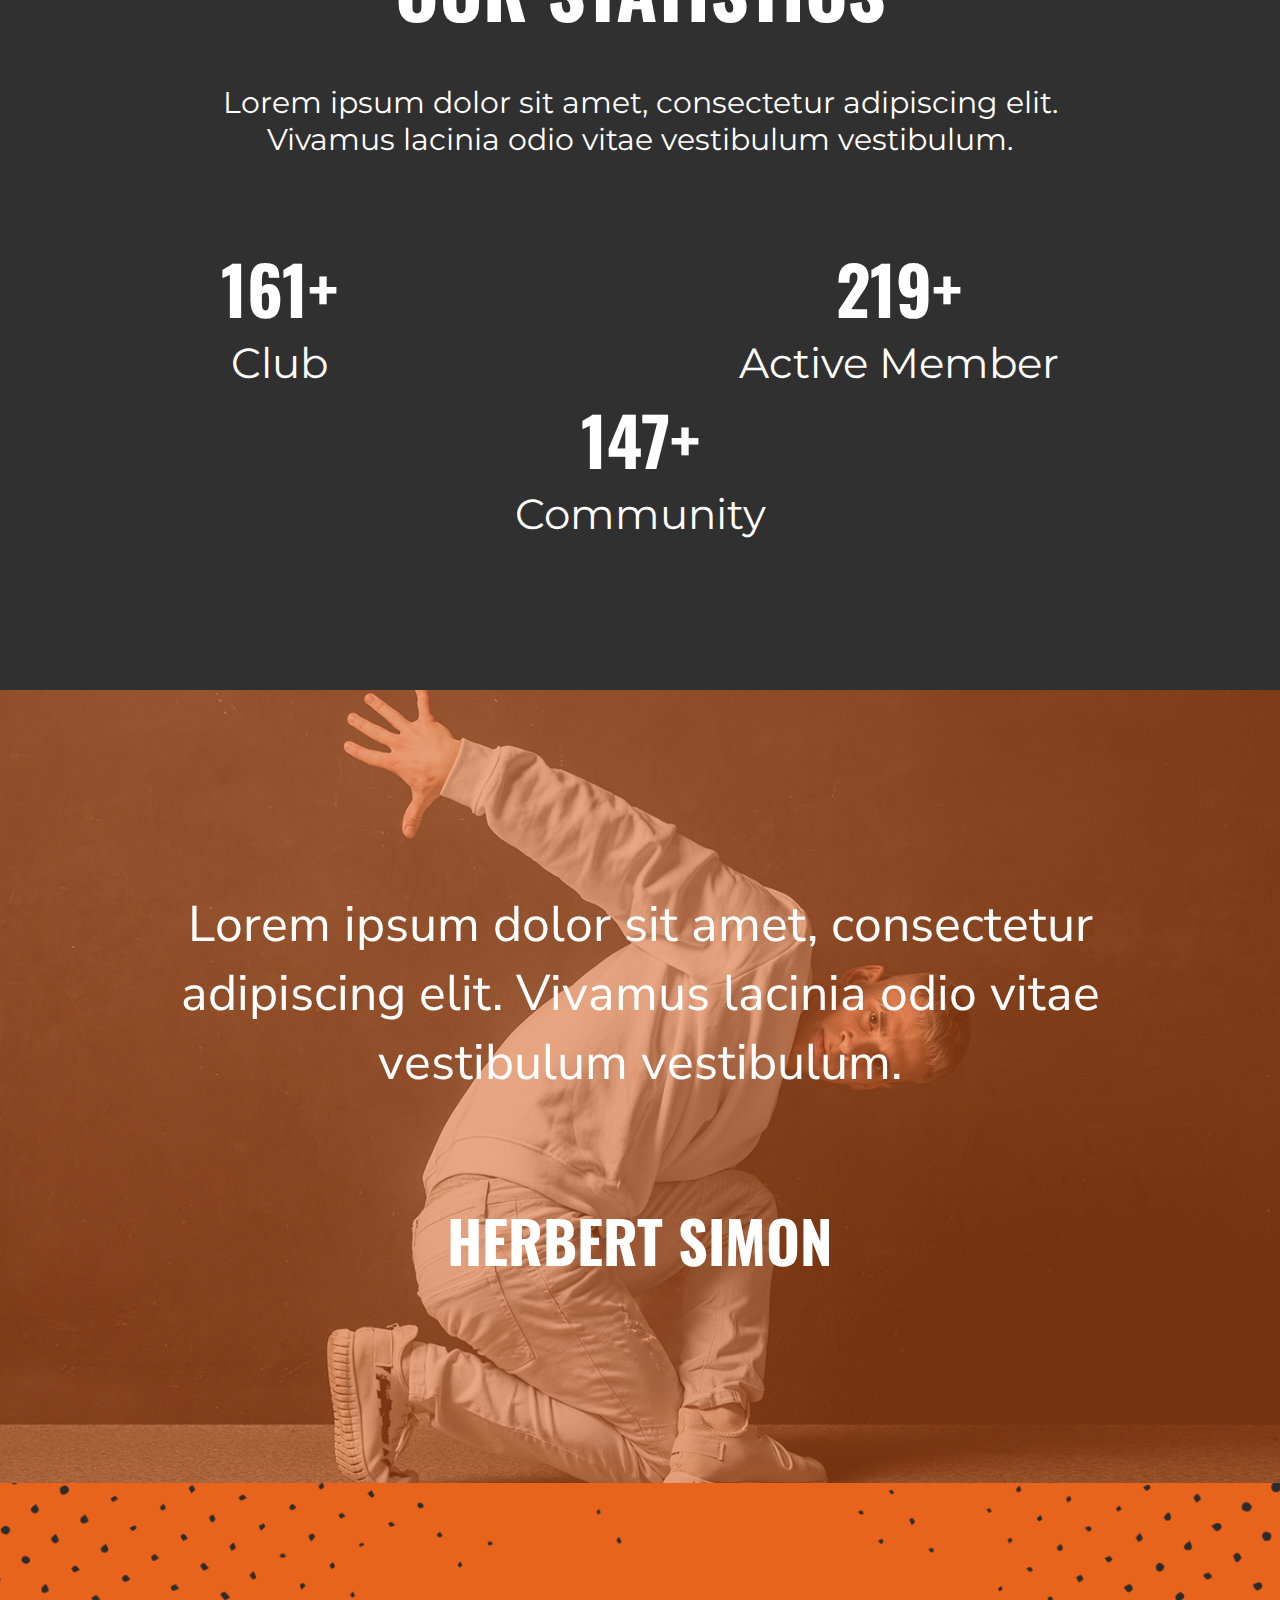
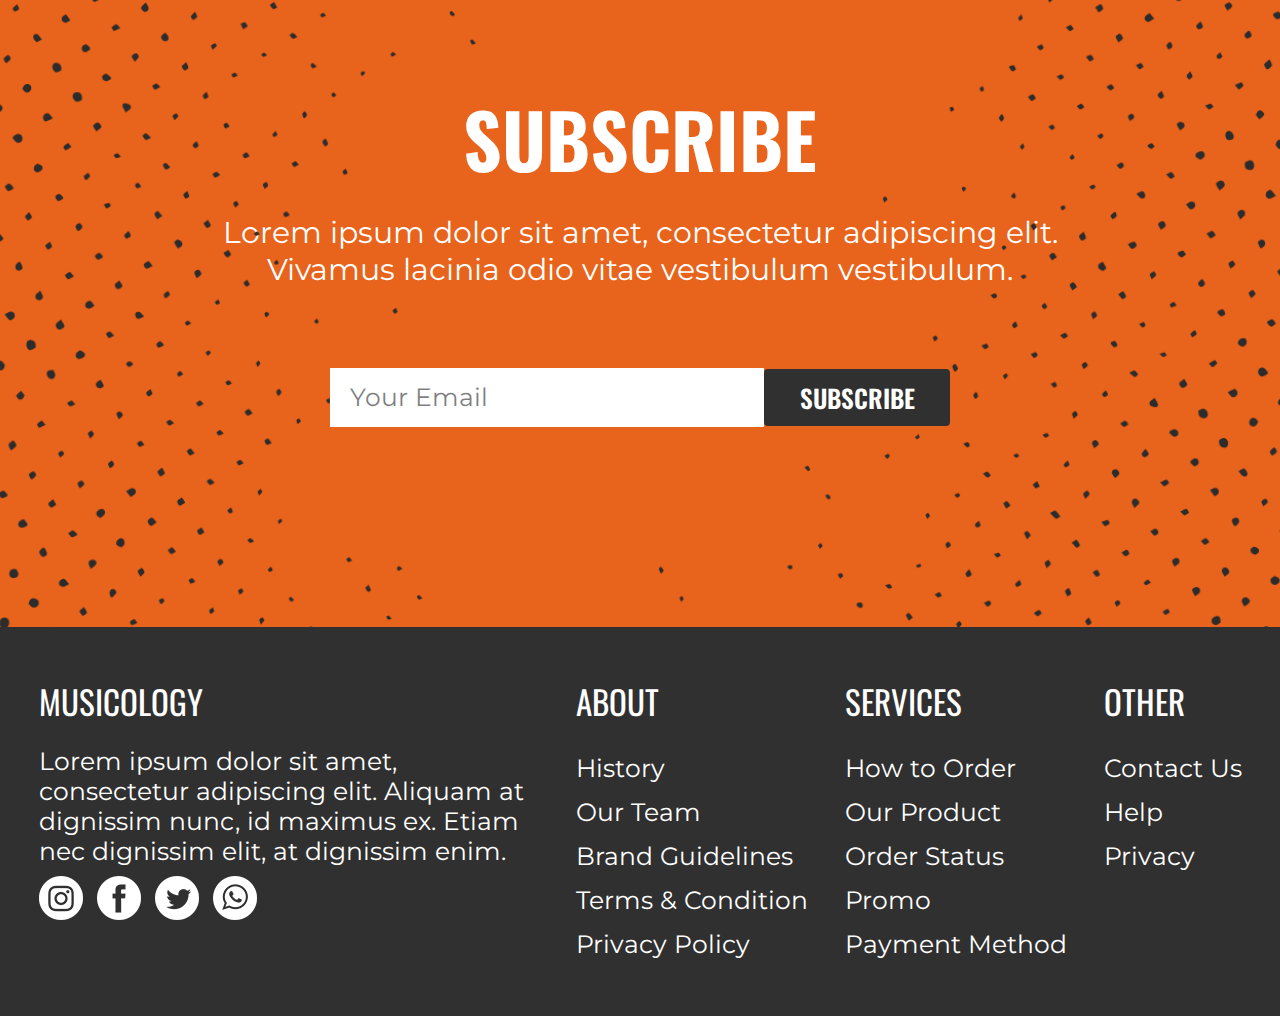
==== commit 23af7fd0: "third commit" ====
--- a/index.html
+++ b/index.html
@@ -27,9 +27,19 @@
 
         </ol>
 <div class="menu">
-<div class="top"></div>
+    
+        <div class="top"></div>
 <div class="center"></div>
 <div class="bottom"></div>
+        <div class="dropdown-content">
+            <a href="#">HOME</a>
+            <a href="#">PRODUCT</a>
+            <a href="#">PROMO</a>
+            <a href="about.html">ABOUT</a>
+            <a href="#">CONTACT</a>
+        </div>
+    
+
 </div>
     </div>
     <img class="search" src="tools/nav_bar/Search.png" alt="search">
--- a/style.css
+++ b/style.css
@@ -809,9 +809,29 @@
 }
   
     nav .menu{
-        display: inline;
-       
-    }
+        display:inline-block;
+        position: relative;       
+    }
+    
+    .dropdown-content {
+      display: none;
+      position: absolute;
+      right: 40px;
+      background-color:#303030;
+      min-width: 160px;
+      padding: 20px 16px;
+      z-index: 1;
+    }
+    .dropdown-content a {
+        text-decoration: none;
+        color:#ffffff;
+        margin-top: 10px;
+        font-size: 18px;
+        
+    }
+    .menu:hover .dropdown-content {
+        display: block;
+      }
     .hero-title {
         font-size: 40px;
     }
@@ -831,10 +851,16 @@
         font-size: 16px;
         height: 50px;
     }
-
+    .right-side{
+    padding: 10px;
+    }
+    .left-side{
+        padding: 10px;
+    }
    
     .dance-tour-section{
         background-image: none;
+        padding: 10px;
     }
 
     .dance-section-title h2{
@@ -873,7 +899,9 @@
     font-size: 20px;
    }
 
-
+.pricing-section{
+    padding: 10px;
+}
    .pricing-section-title h2 {
     font-size: 35px;
 }
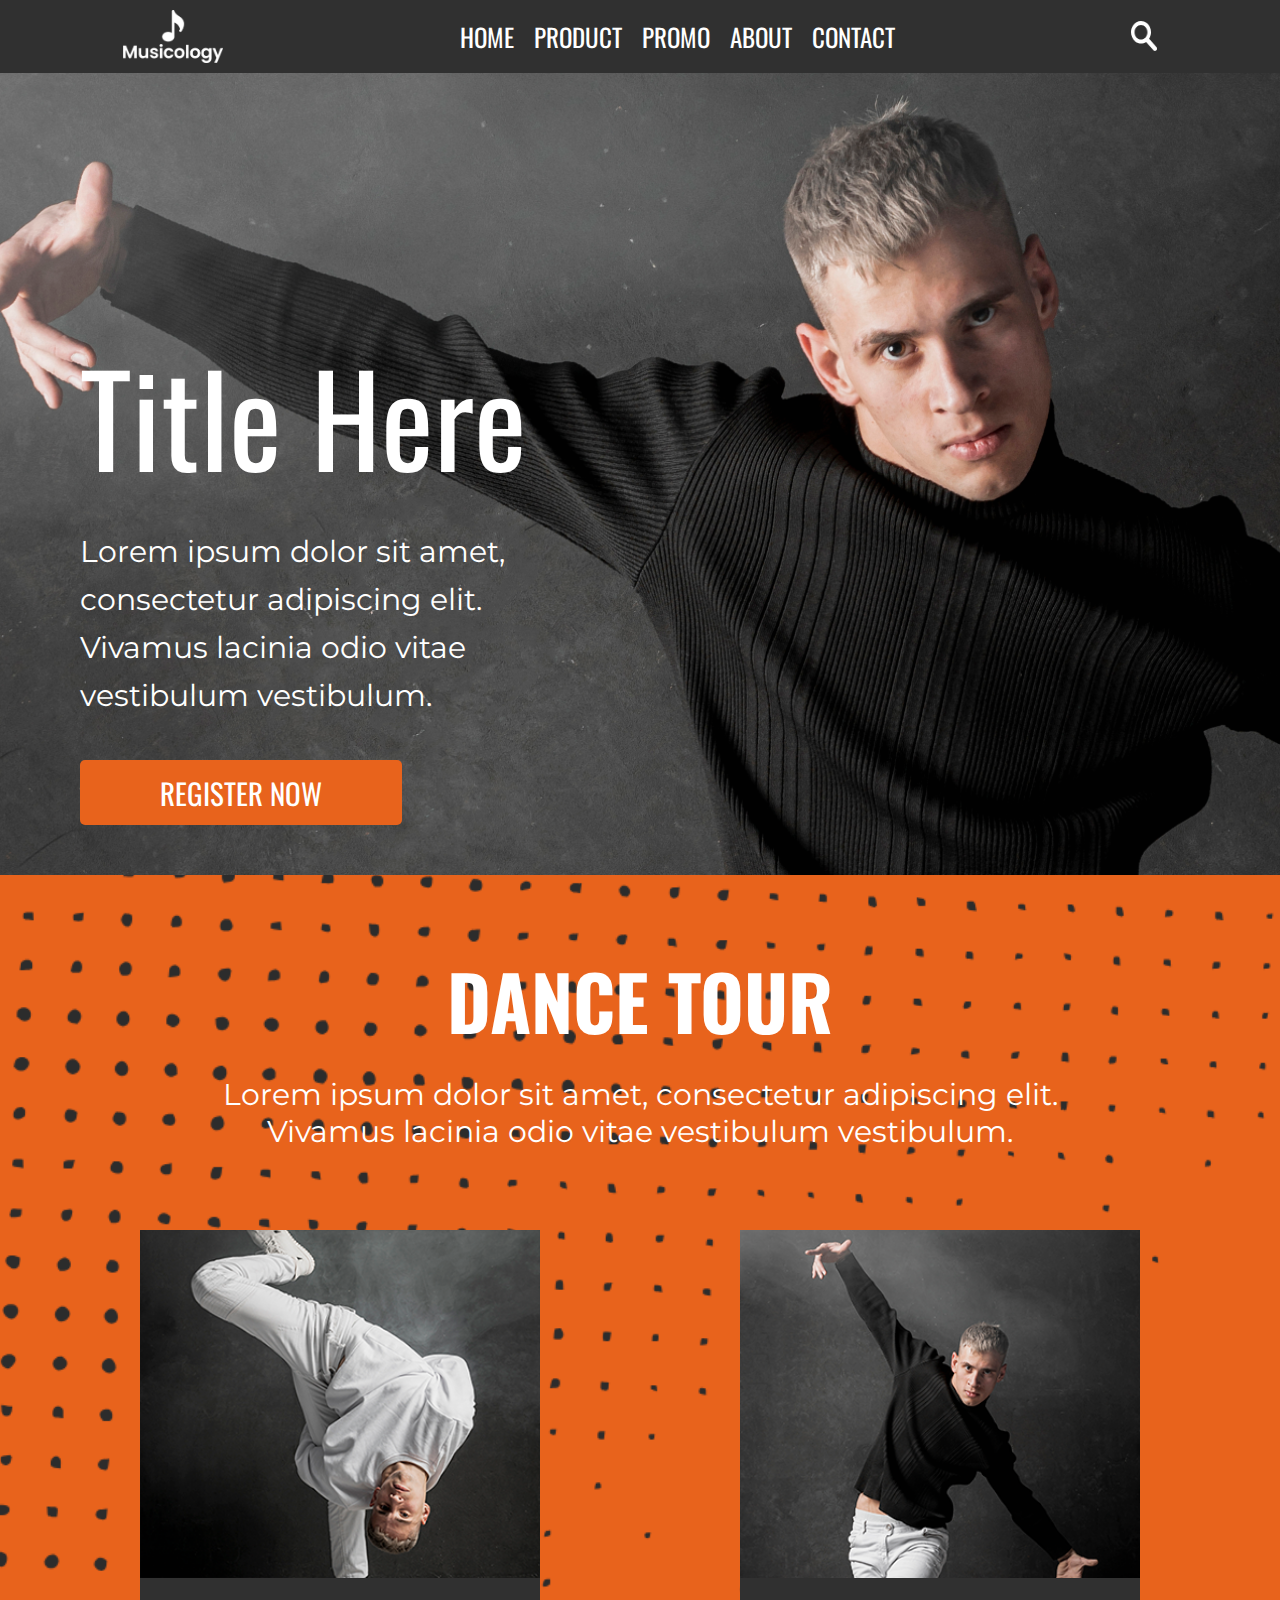
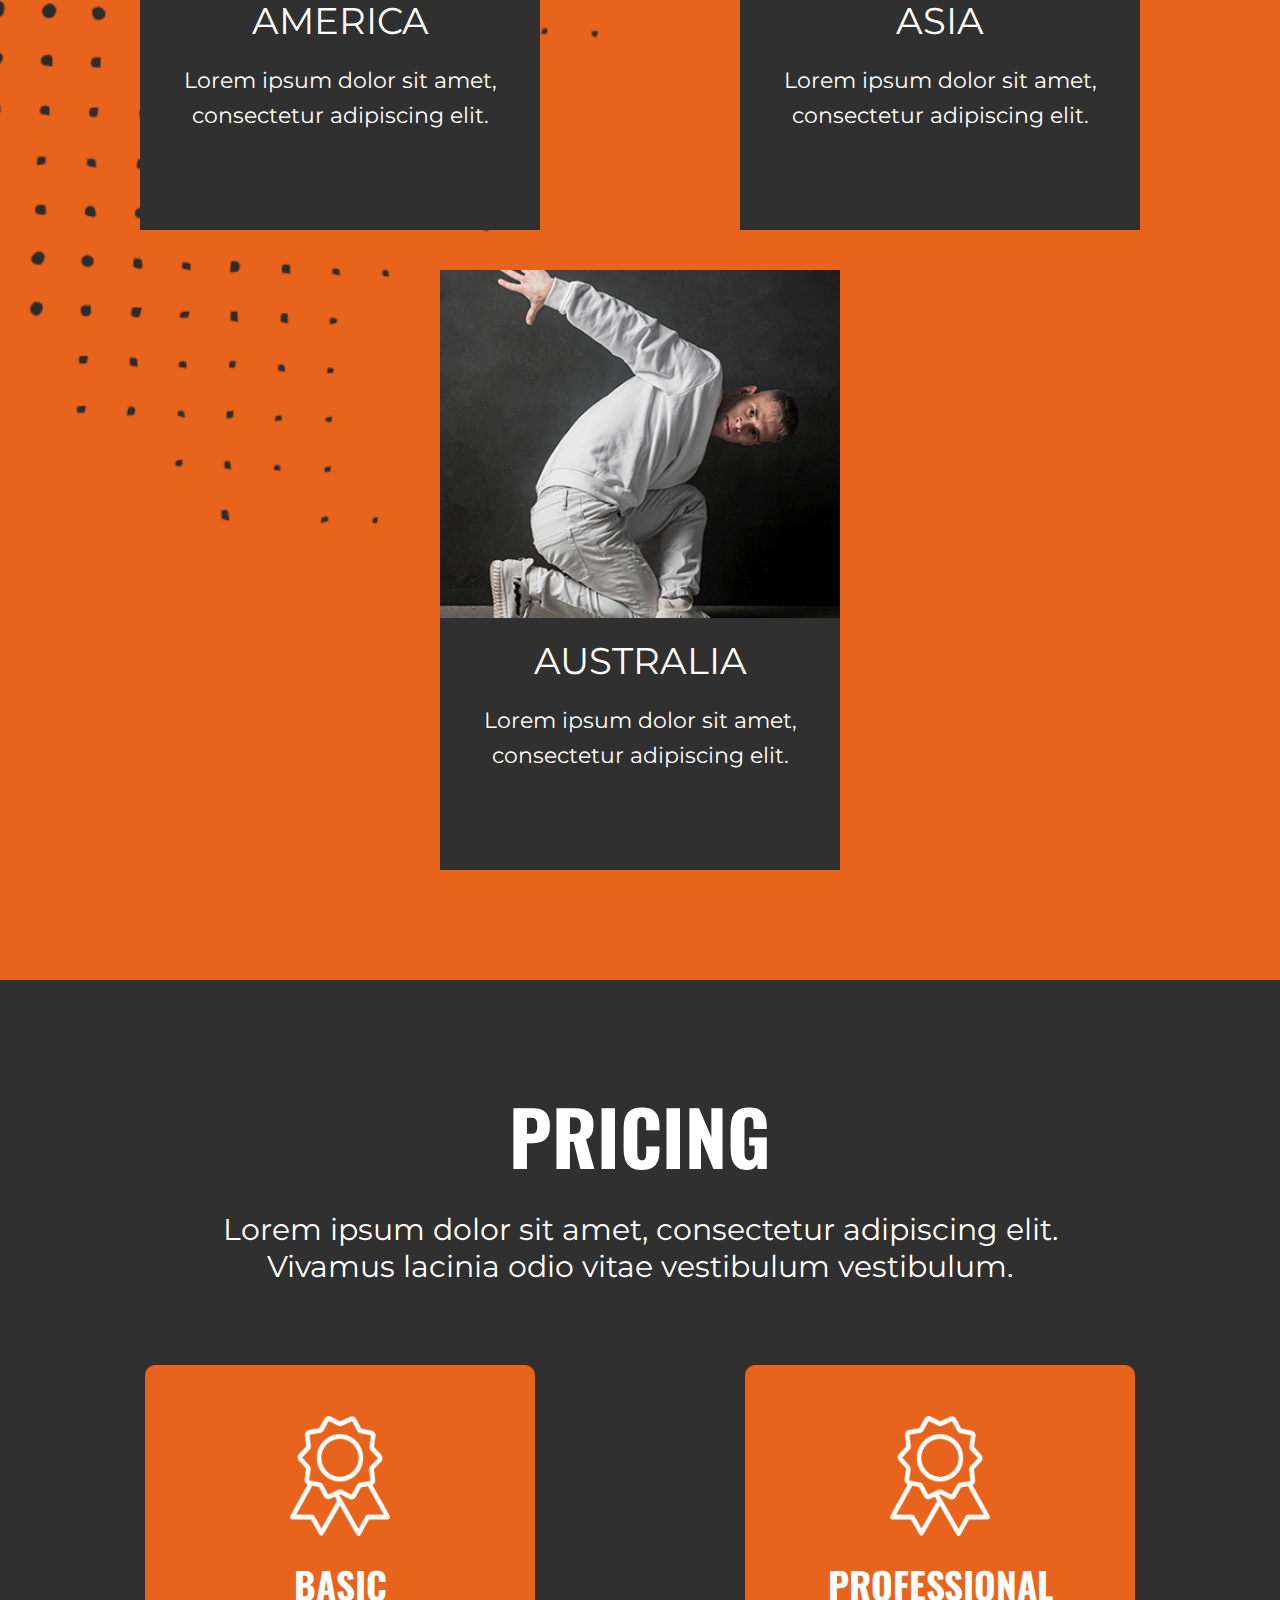
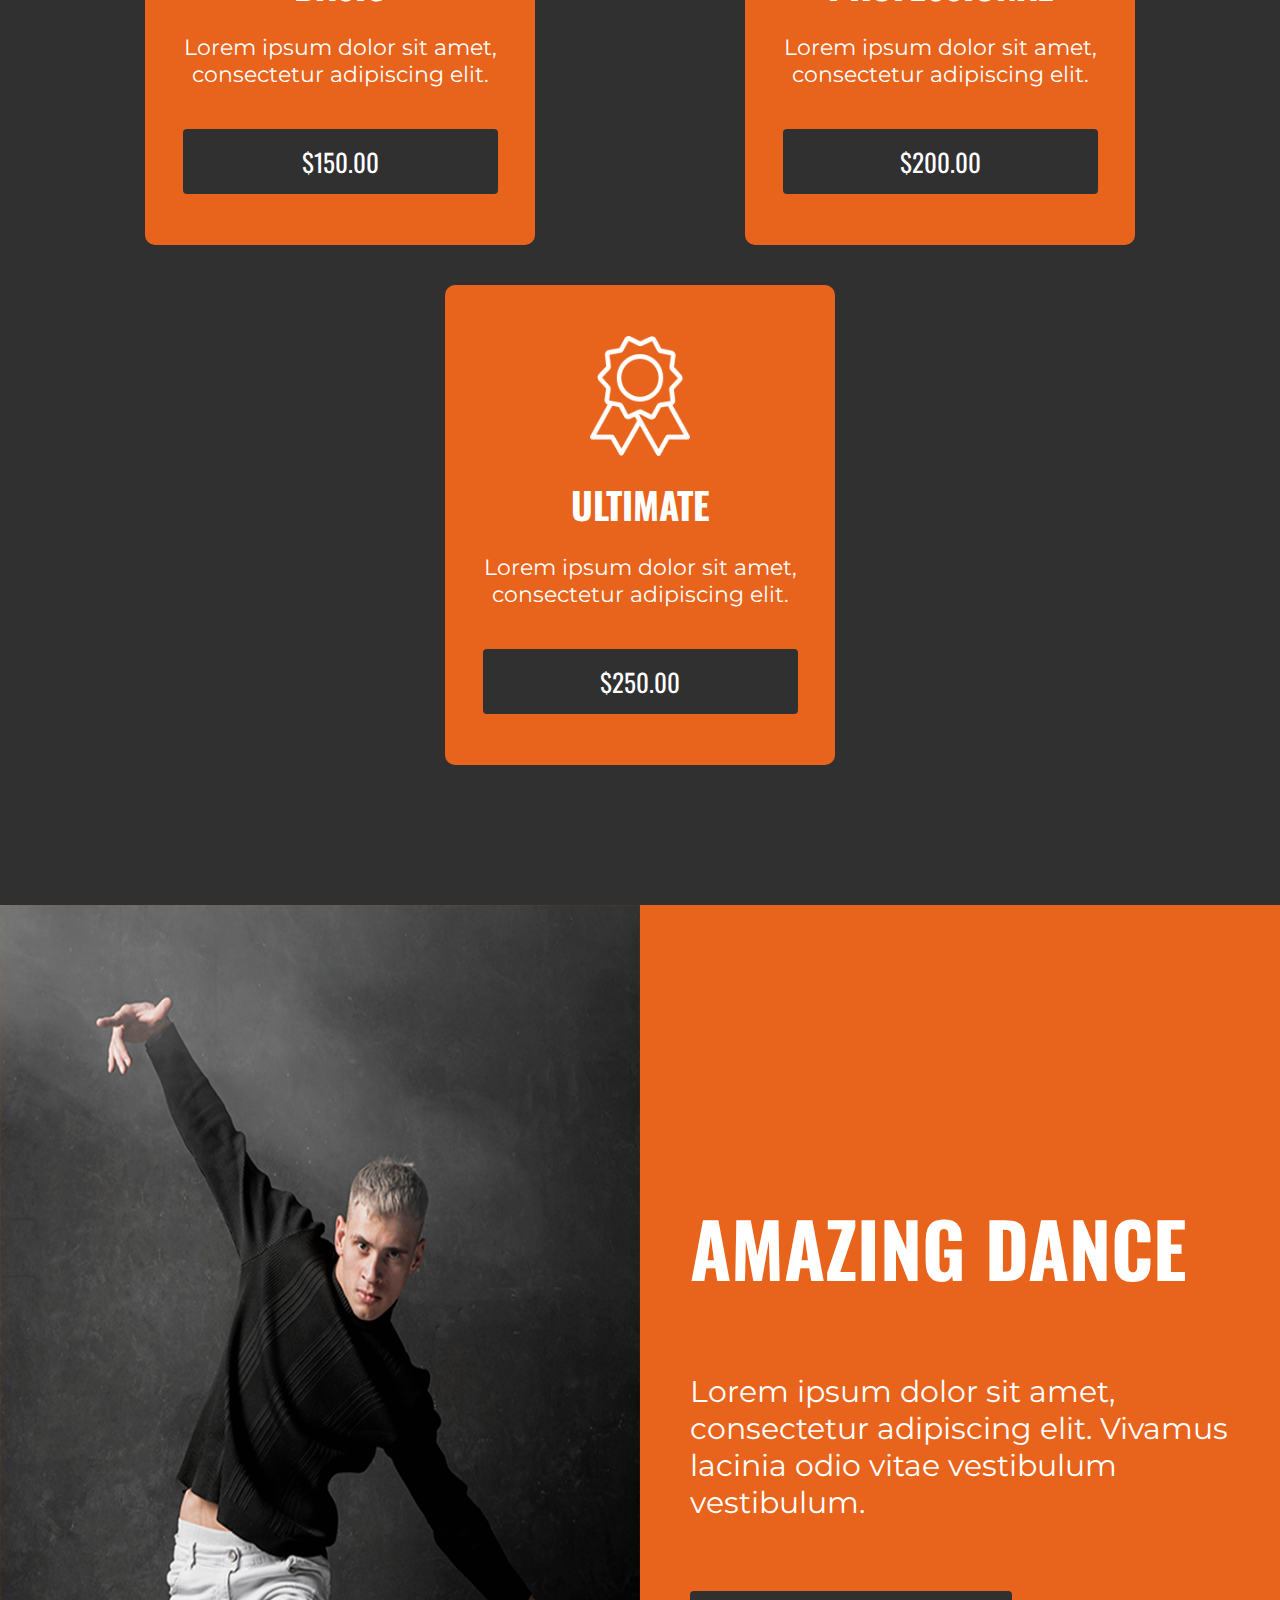
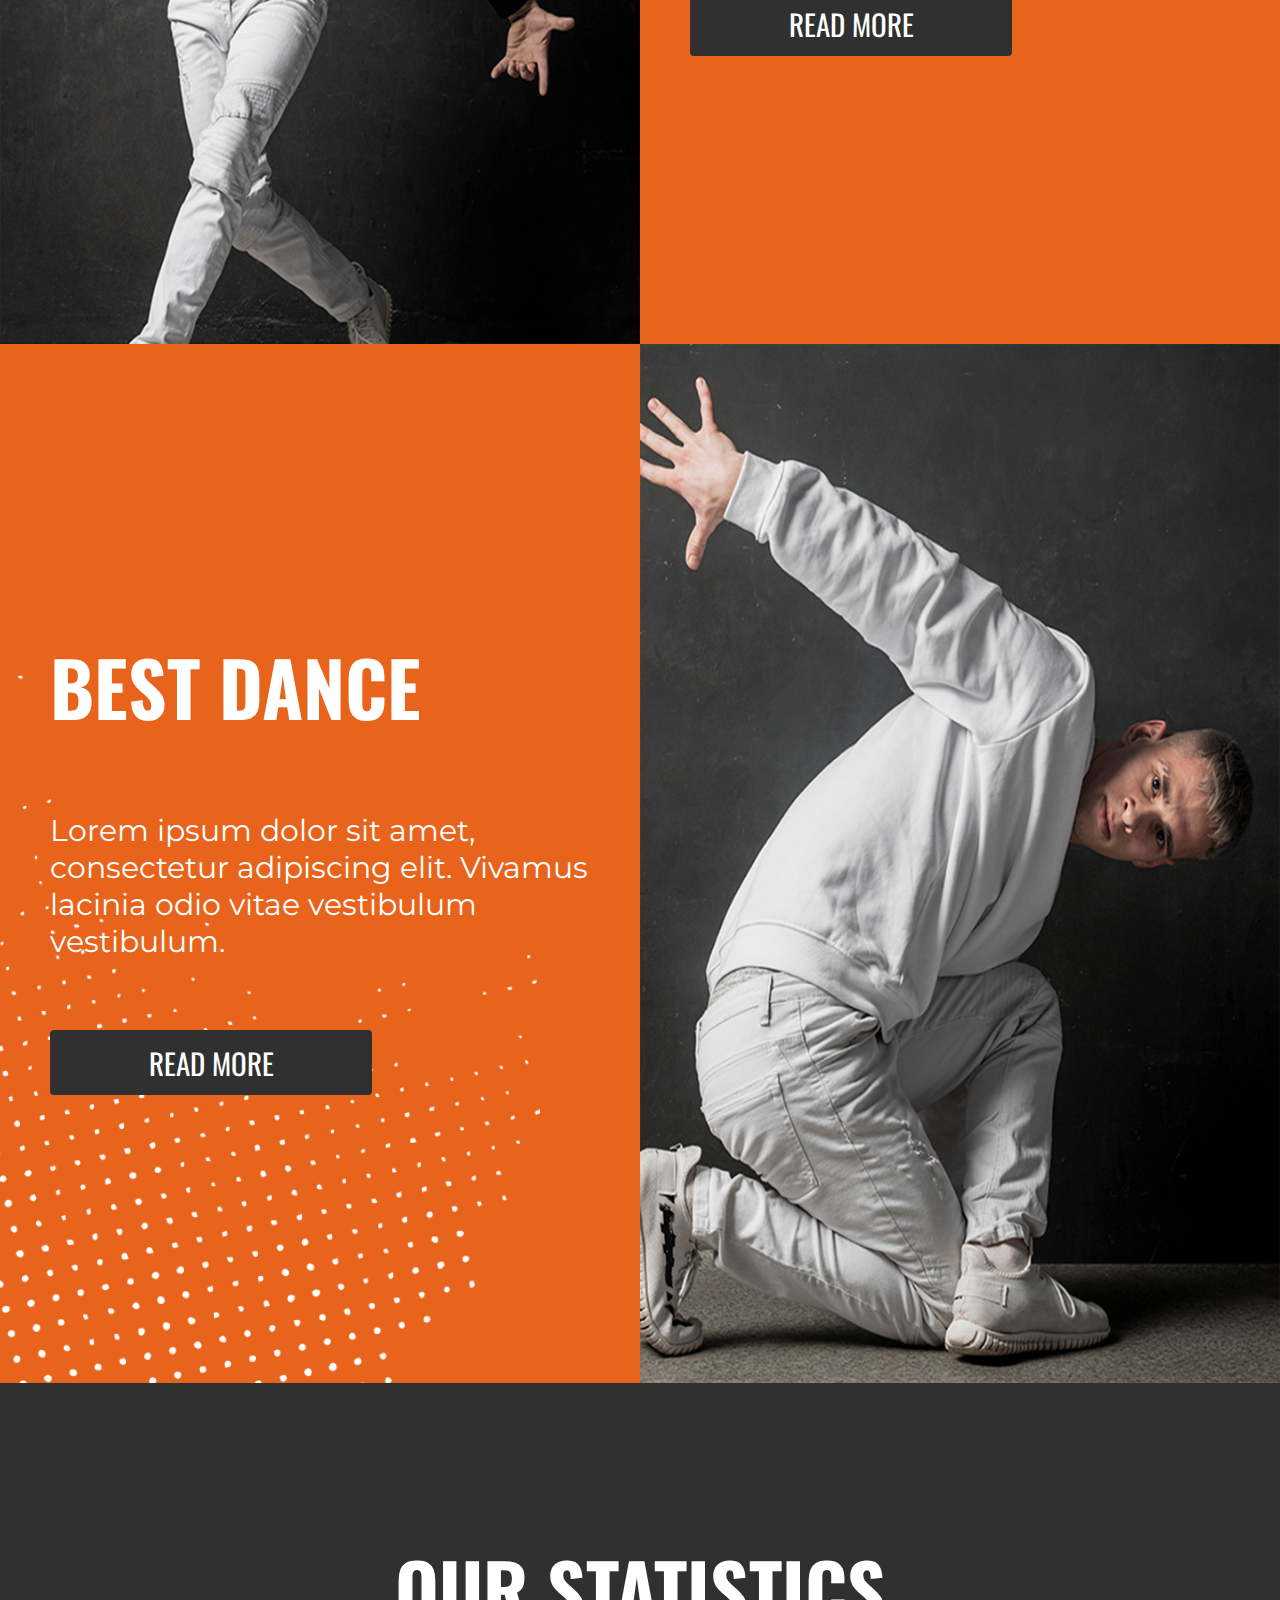
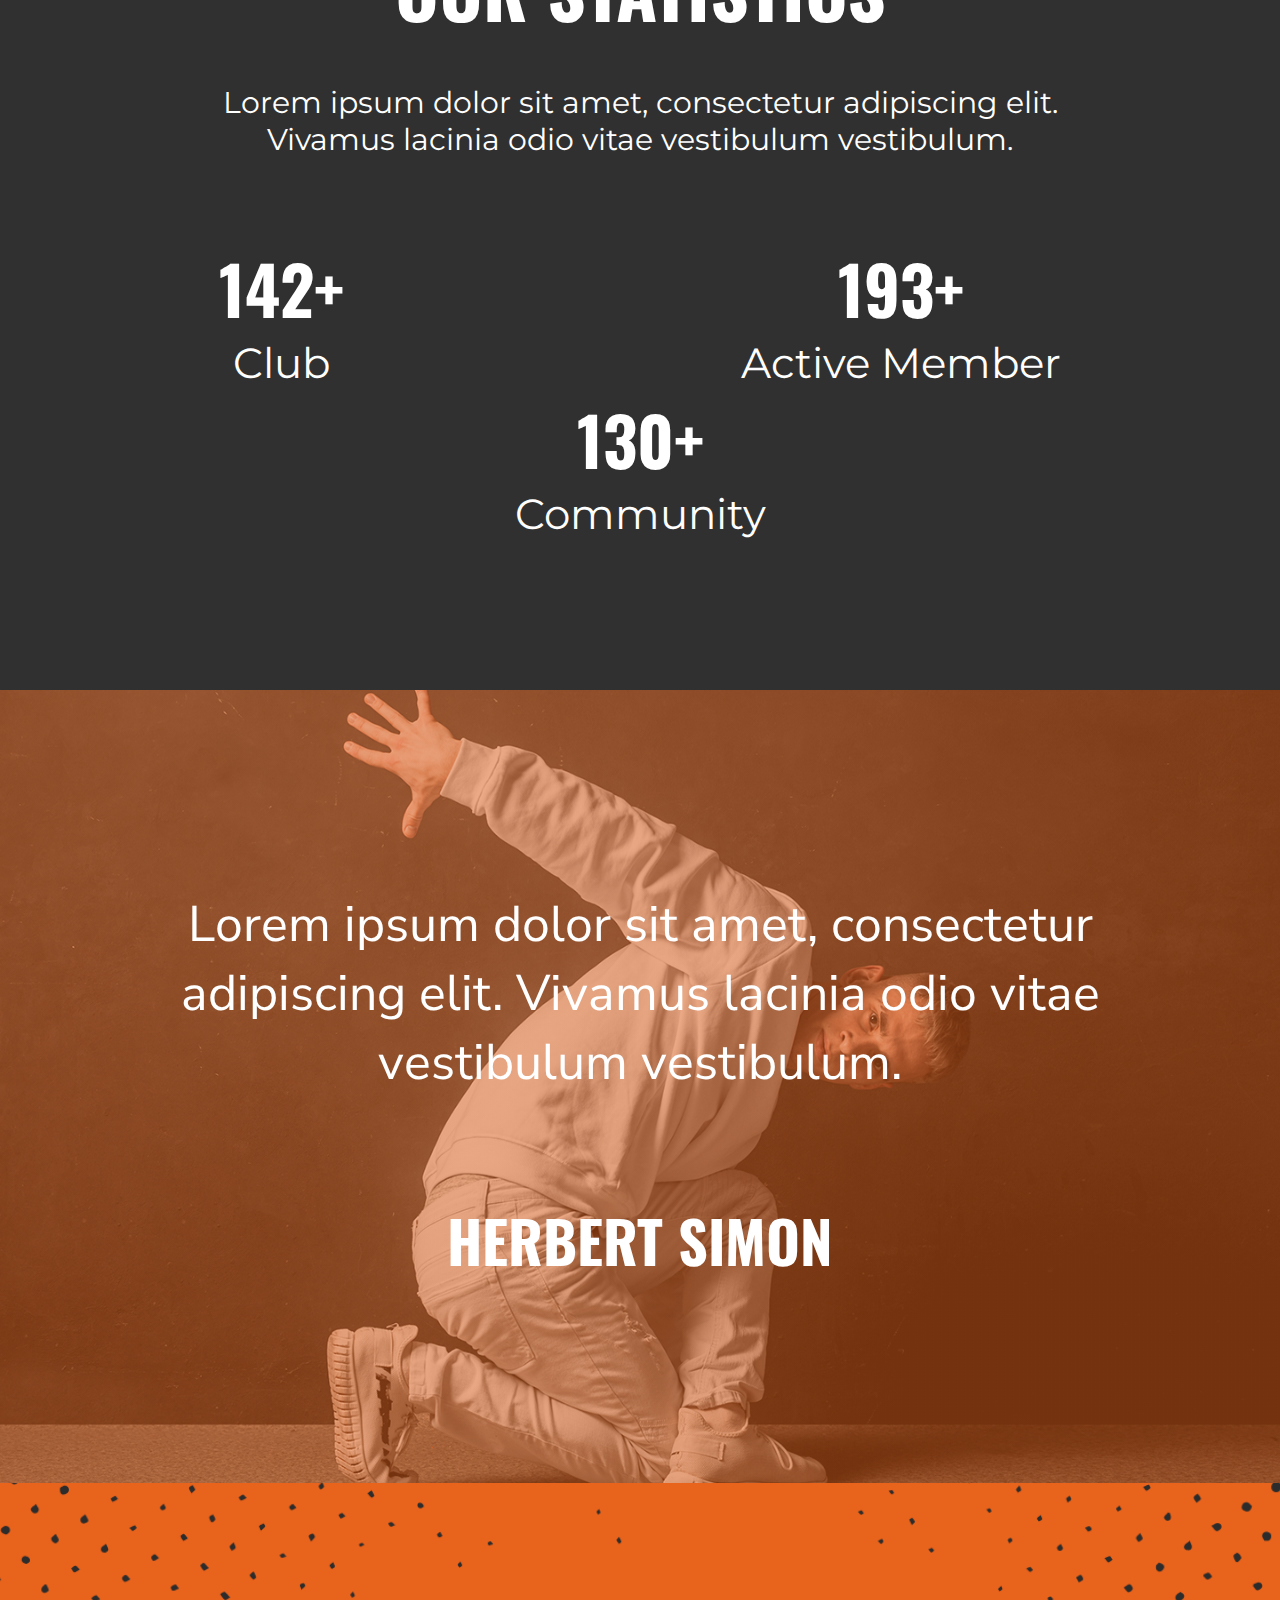
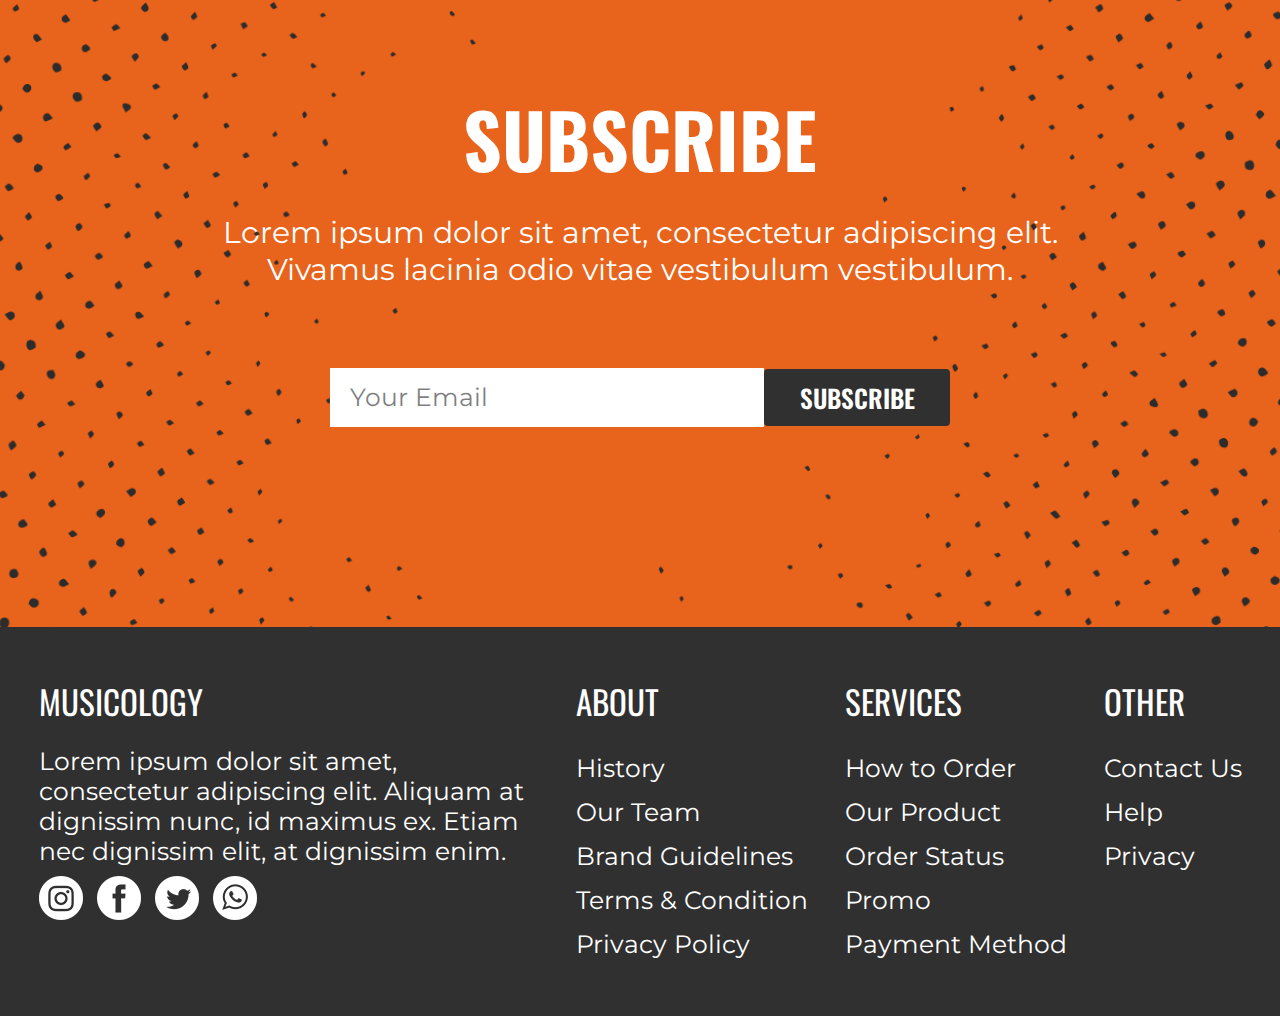
==== commit 6ce3d531: "fourth commit" ====
--- a/index.html
+++ b/index.html
@@ -19,16 +19,16 @@
         <img class="logo" src="tools/nav_bar/logo.png" alt="logo">
         <div class="nav-list">    
         <ol>
-<li><a class="nav-li" >HOME</a></li>
-<li><a class="nav-li" >PRODUCT</a></li>
-<li><a class="nav-li" >PROMO</a></li>
-<li><a class="nav-li" >ABOUT</a></li>
-<li><a class="nav-li" >CONTACT</a></li>
+<li><a href="#" class="nav-li" >HOME</a></li>
+<li><a href="#" class="nav-li" >PRODUCT</a></li>
+<li><a href="#" class="nav-li" >PROMO</a></li>
+<li><a href="about.html" class="nav-li" >ABOUT</a></li>
+<li><a href="contact.html" class="nav-li" >CONTACT</a></li>
 
         </ol>
 <div class="menu">
     
-        <div class="top"></div>
+<div class="top"></div>
 <div class="center"></div>
 <div class="bottom"></div>
         <div class="dropdown-content">
@@ -36,7 +36,7 @@
             <a href="#">PRODUCT</a>
             <a href="#">PROMO</a>
             <a href="about.html">ABOUT</a>
-            <a href="#">CONTACT</a>
+            <a href="contact.html">CONTACT</a>
         </div>
     
 
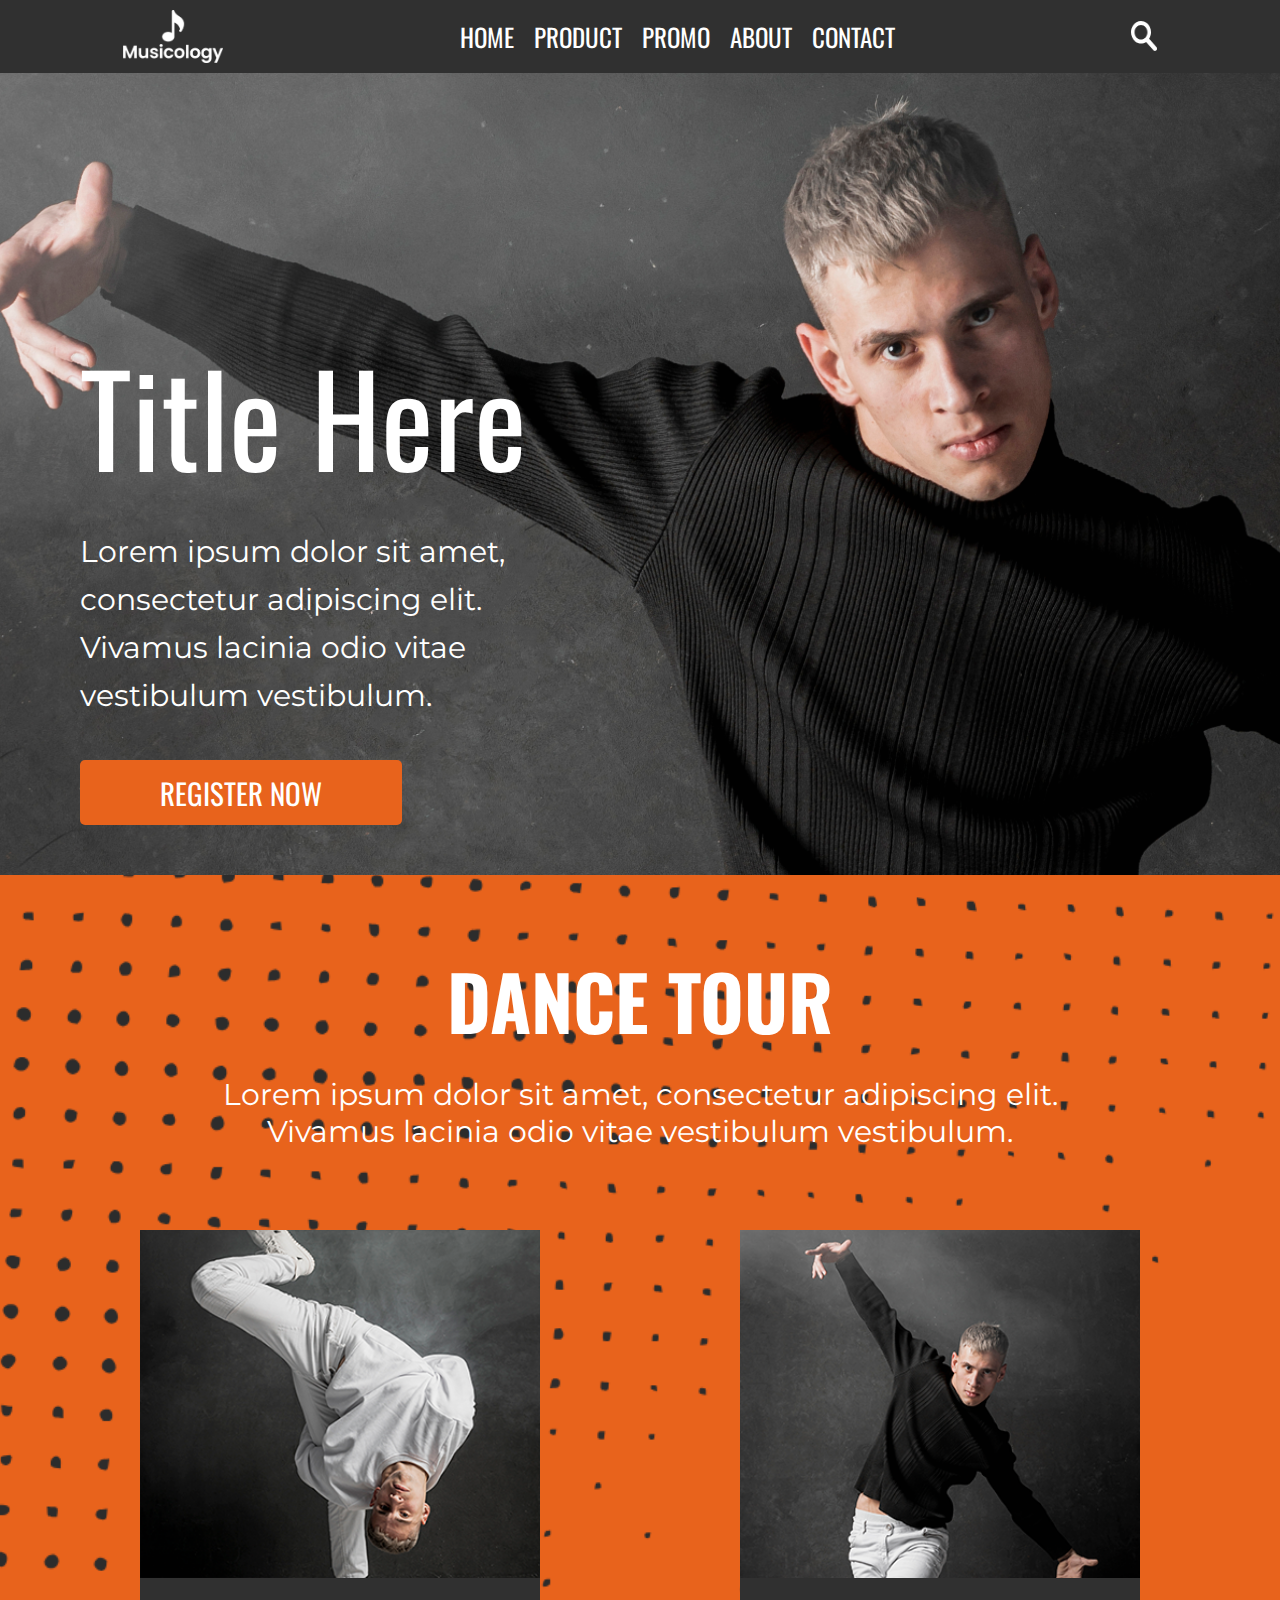
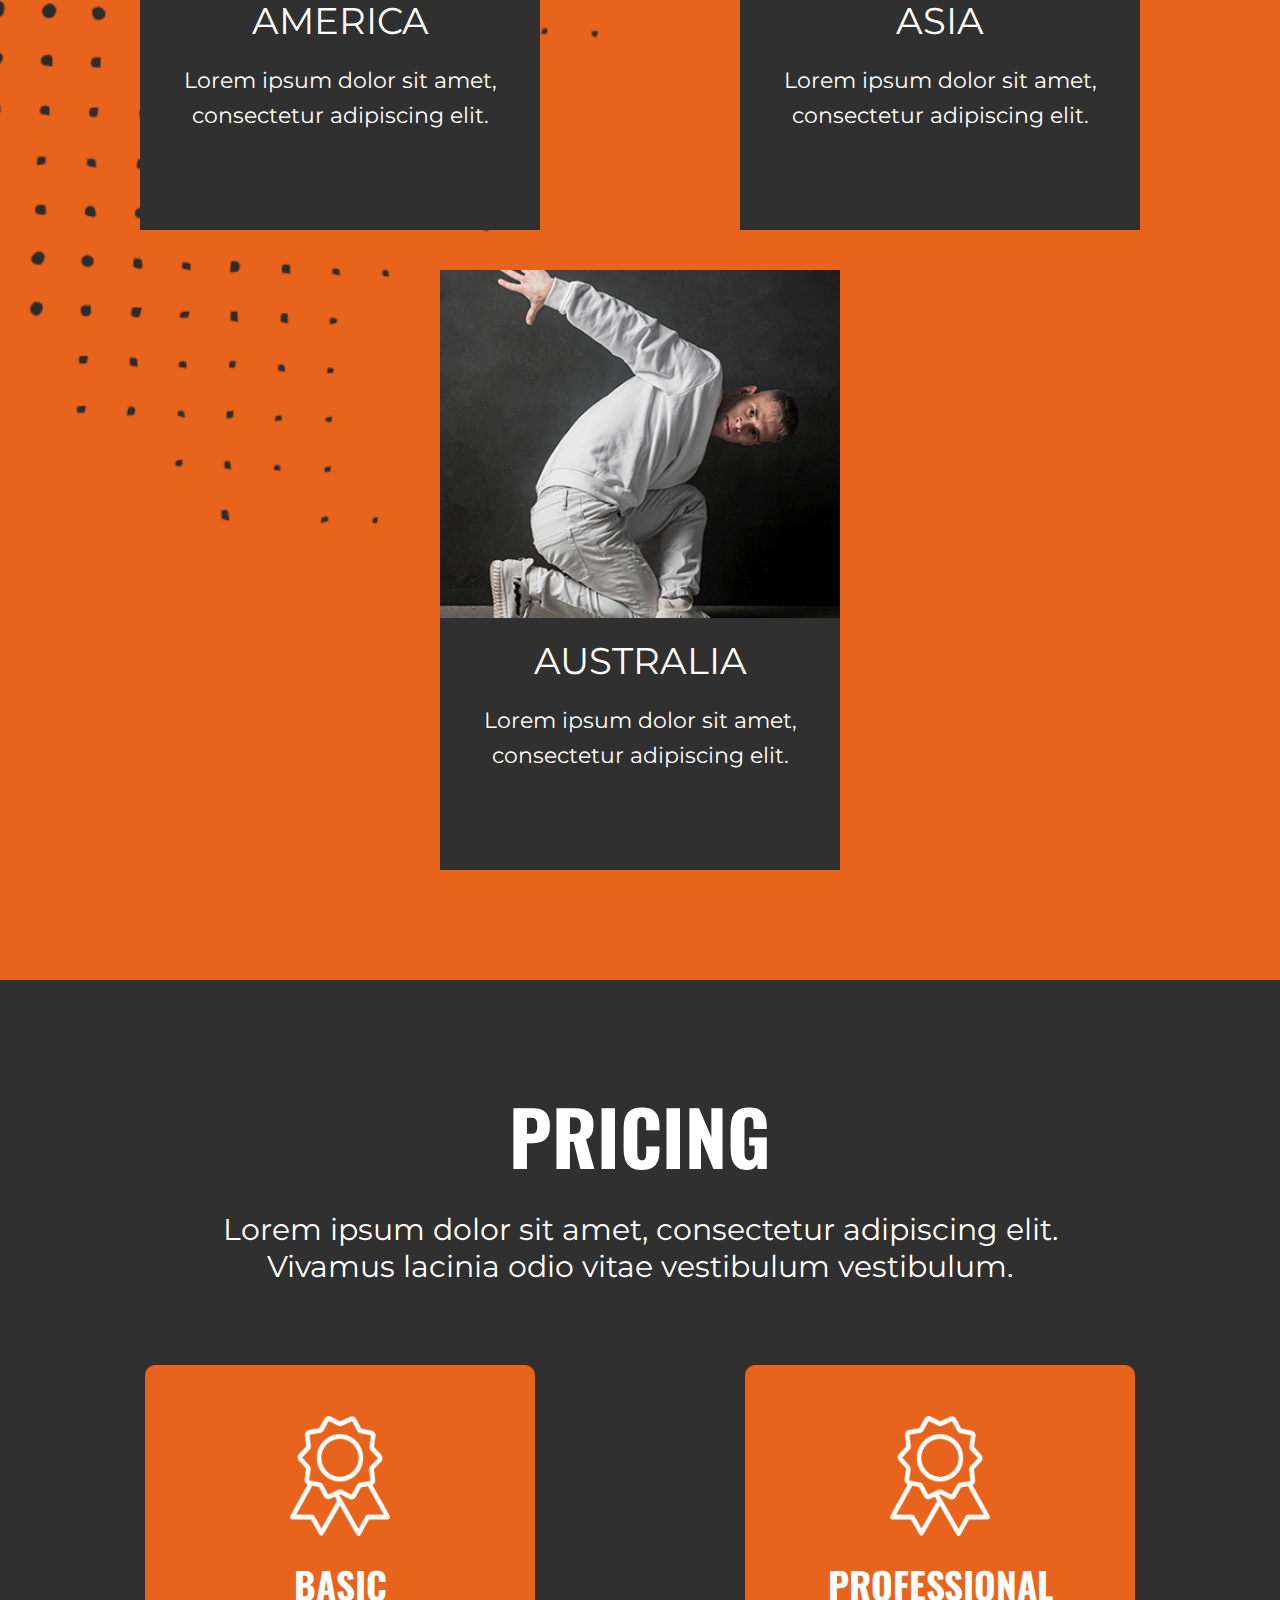
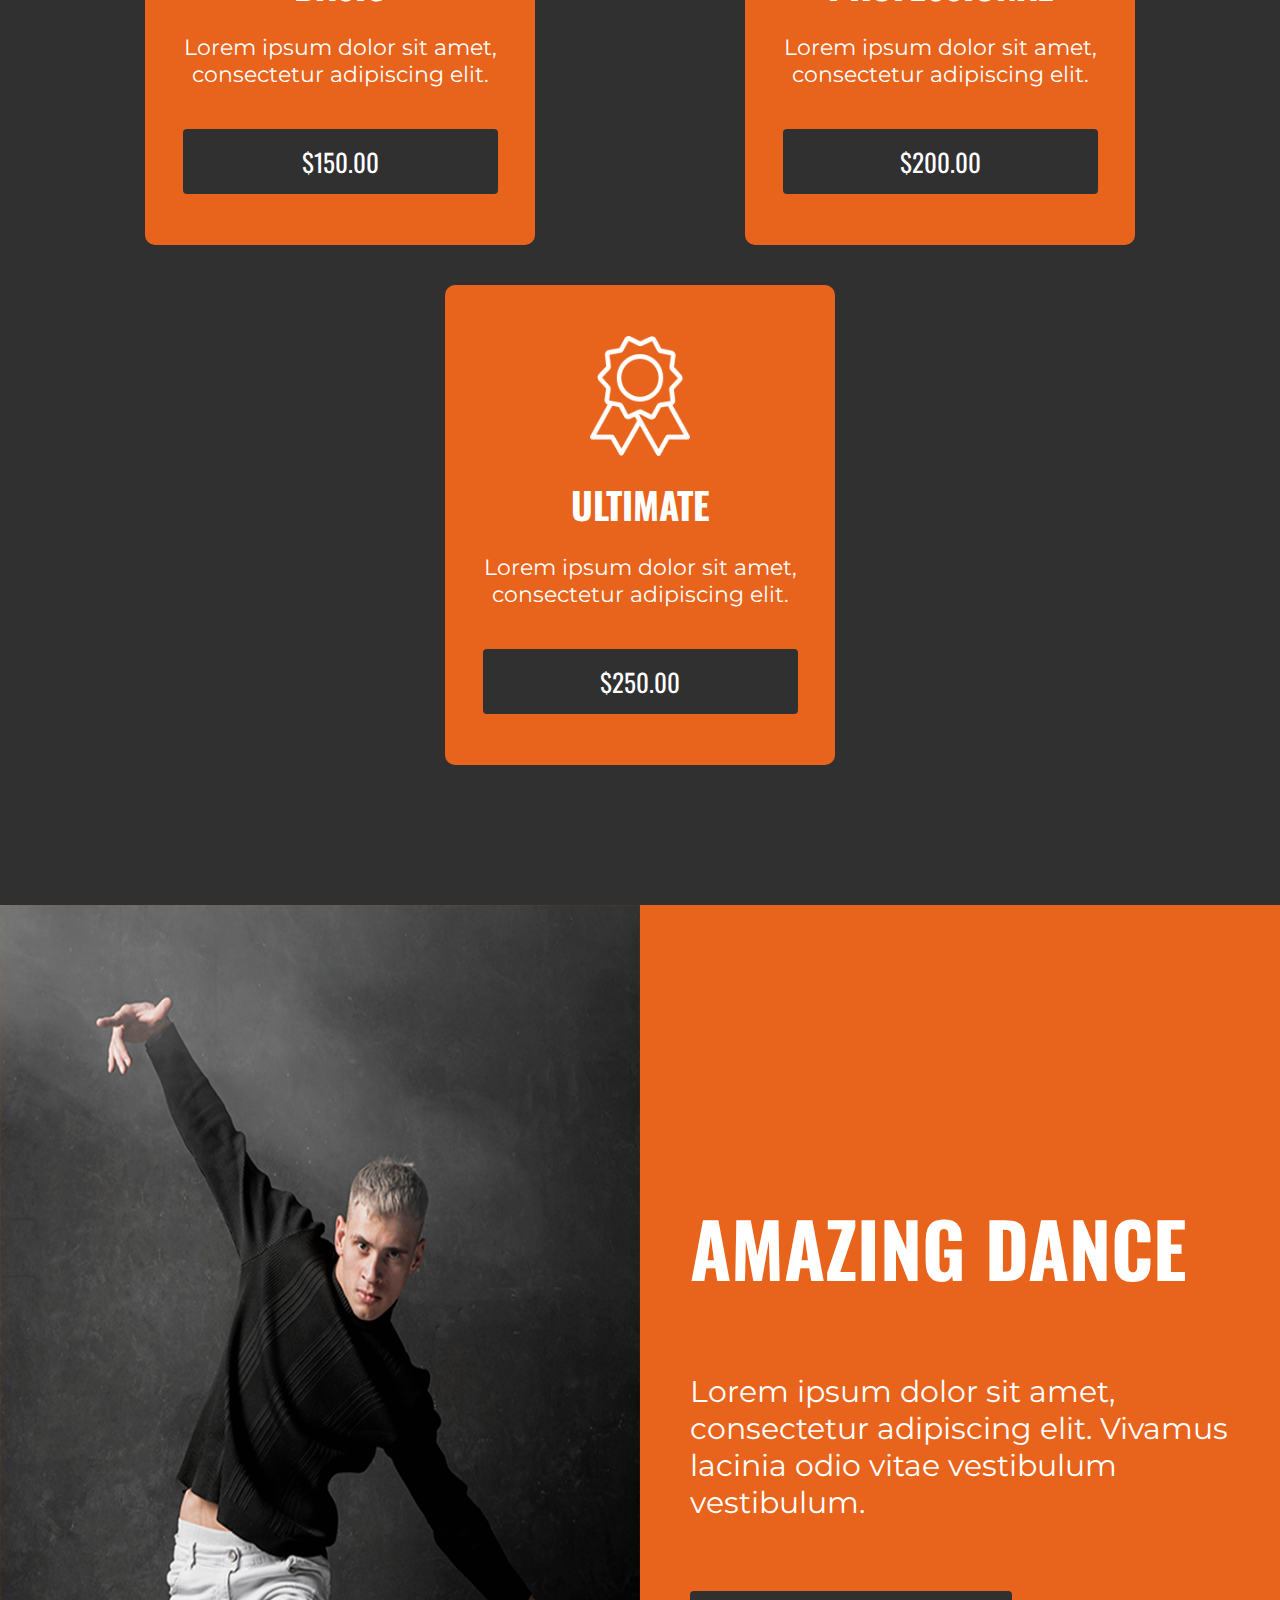
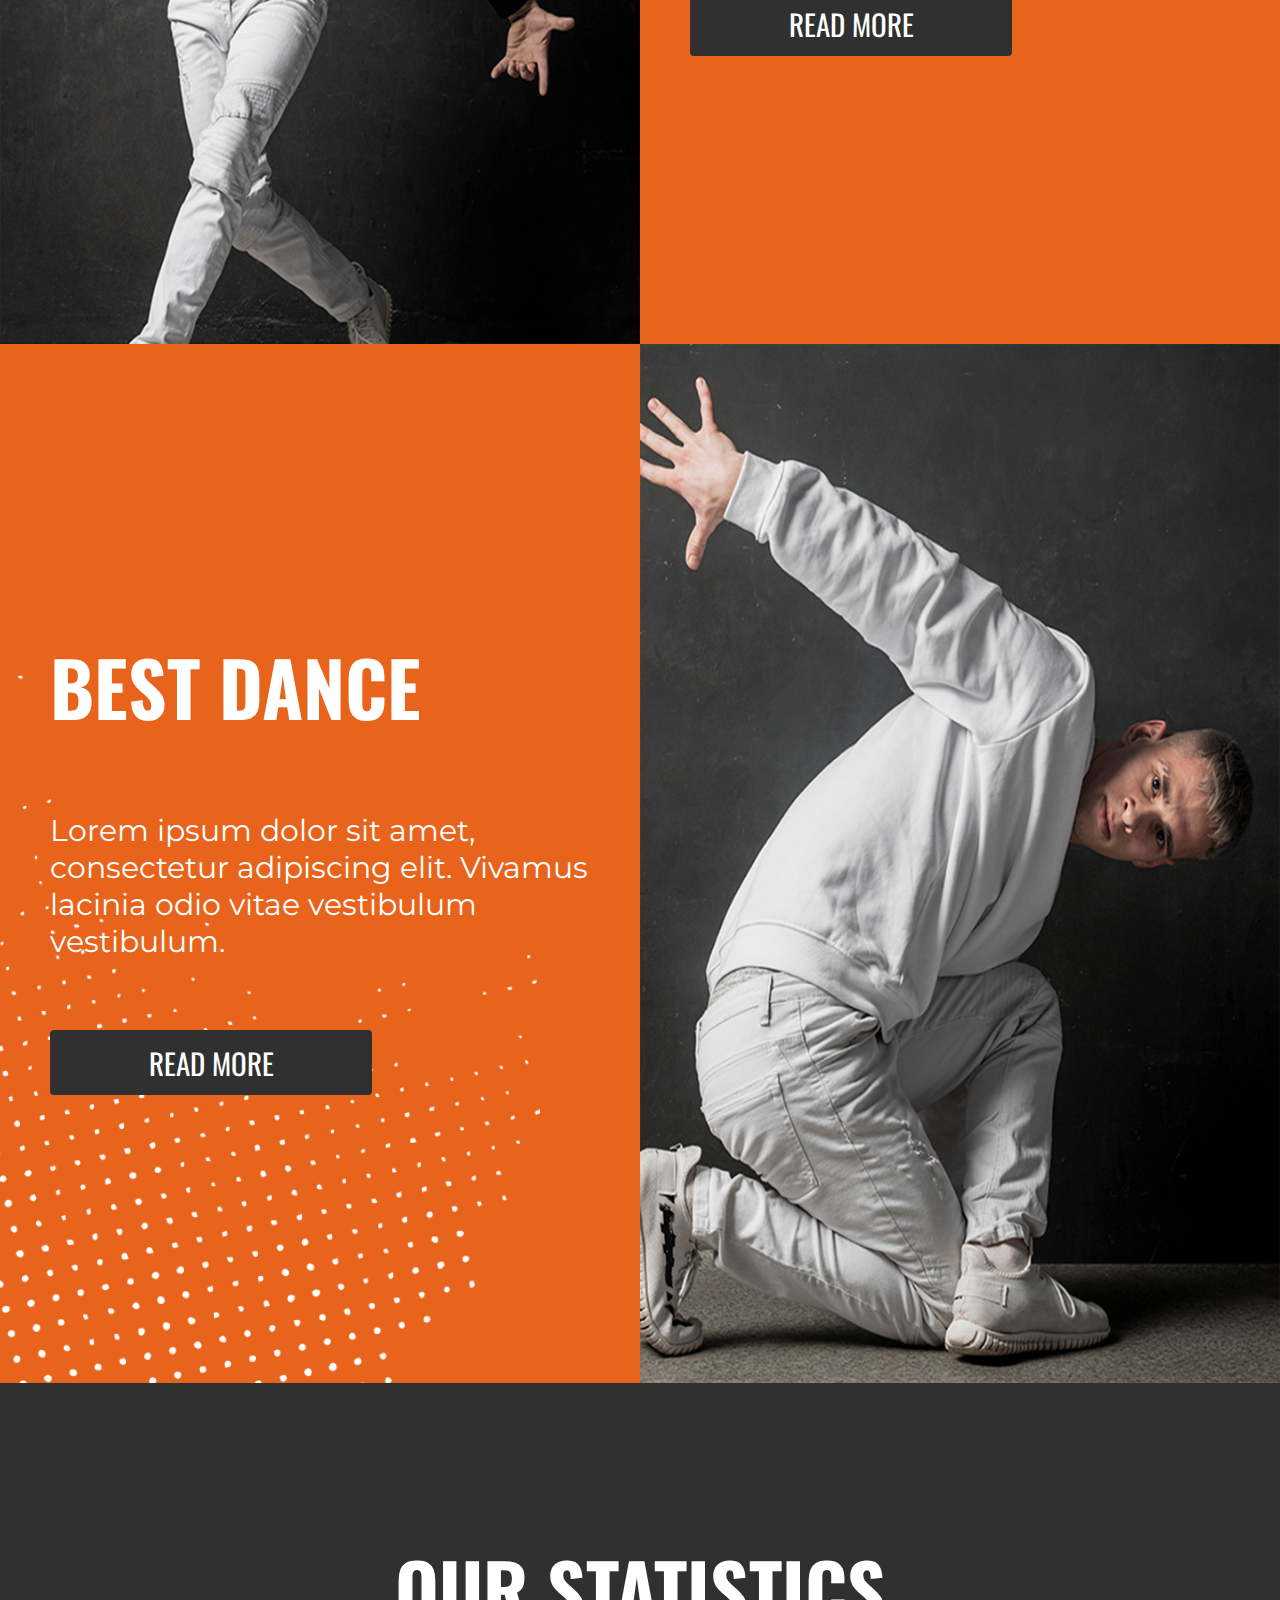
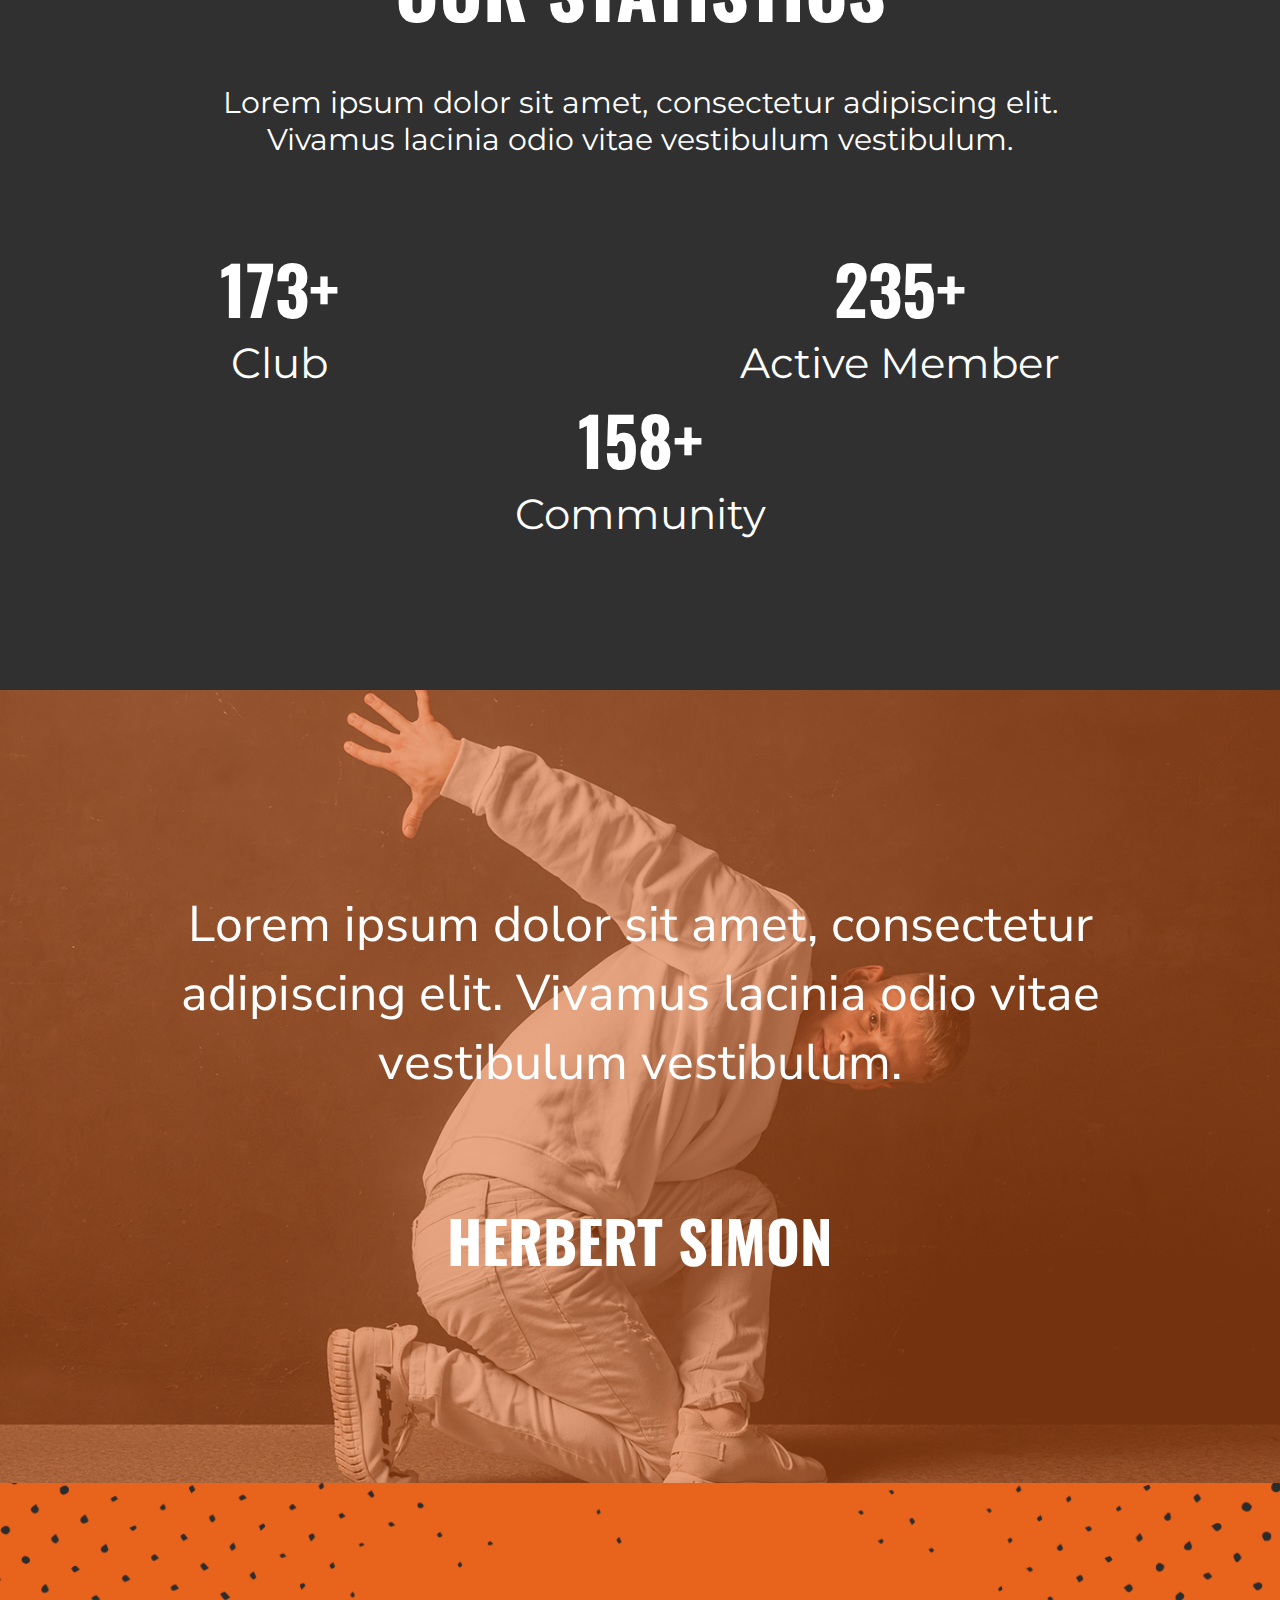
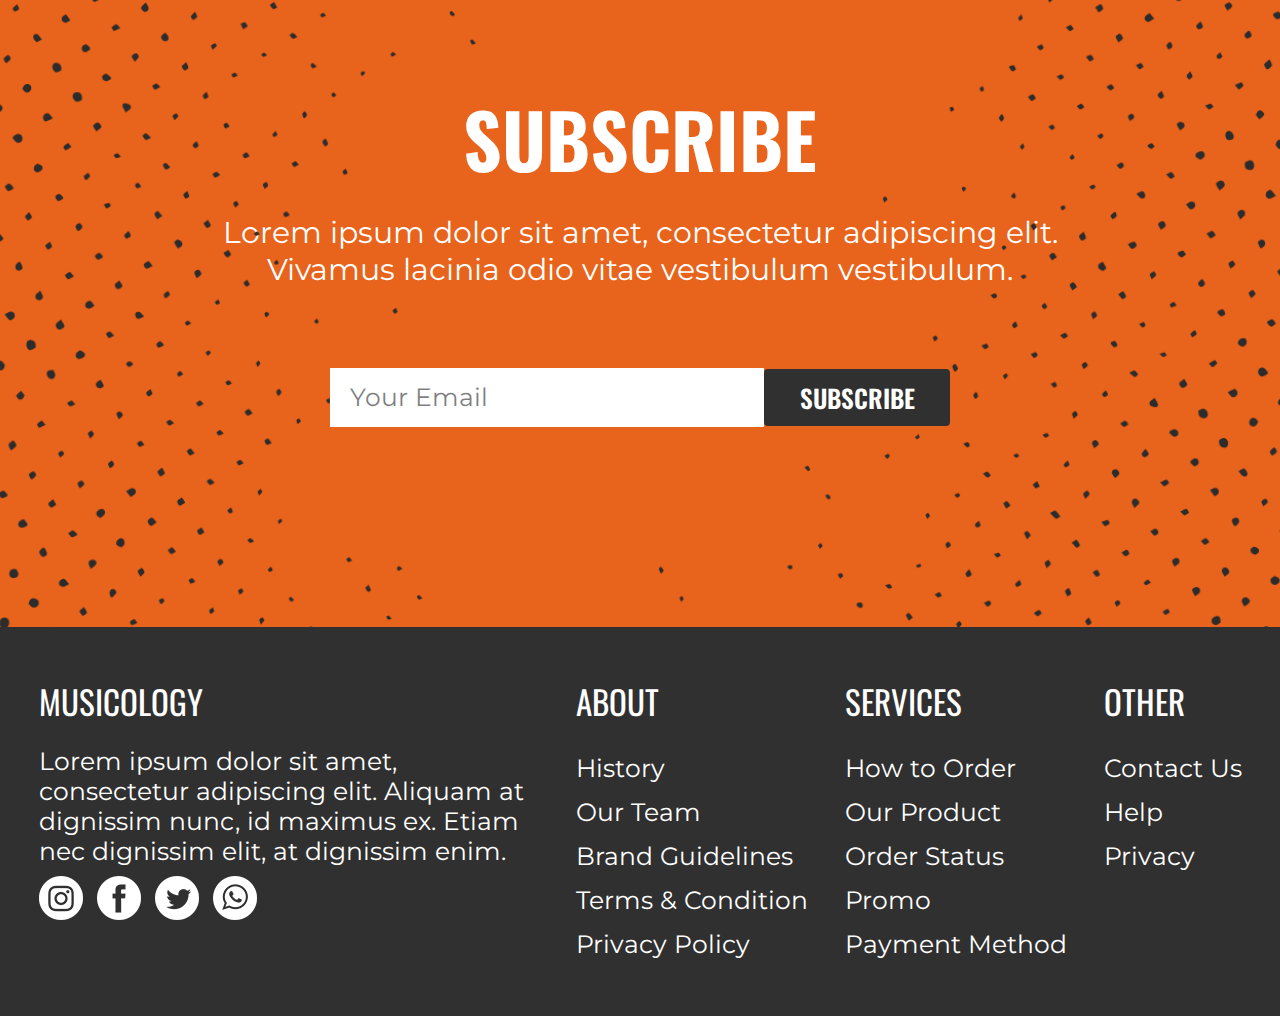
==== commit ac0062f7: "last commit" ====
--- a/index.html
+++ b/index.html
@@ -13,6 +13,7 @@
 
 </head>
 <body>
+    <script src='http://cdnjs.cloudflare.com/ajax/libs/jquery/2.1.3/jquery.min.js'></script>
 
    
     <nav>
--- a/style.css
+++ b/style.css
@@ -818,20 +818,20 @@
       position: absolute;
       right: 40px;
       background-color:#303030;
-      min-width: 160px;
       padding: 20px 16px;
       z-index: 1;
     }
     .dropdown-content a {
         text-decoration: none;
         color:#ffffff;
-        margin-top: 10px;
         font-size: 18px;
+        margin: 10px;
         
     }
     .menu:hover .dropdown-content {
-        display: block;
-      }
+display: flex;
+flex-direction: column;
+}
     .hero-title {
         font-size: 40px;
     }
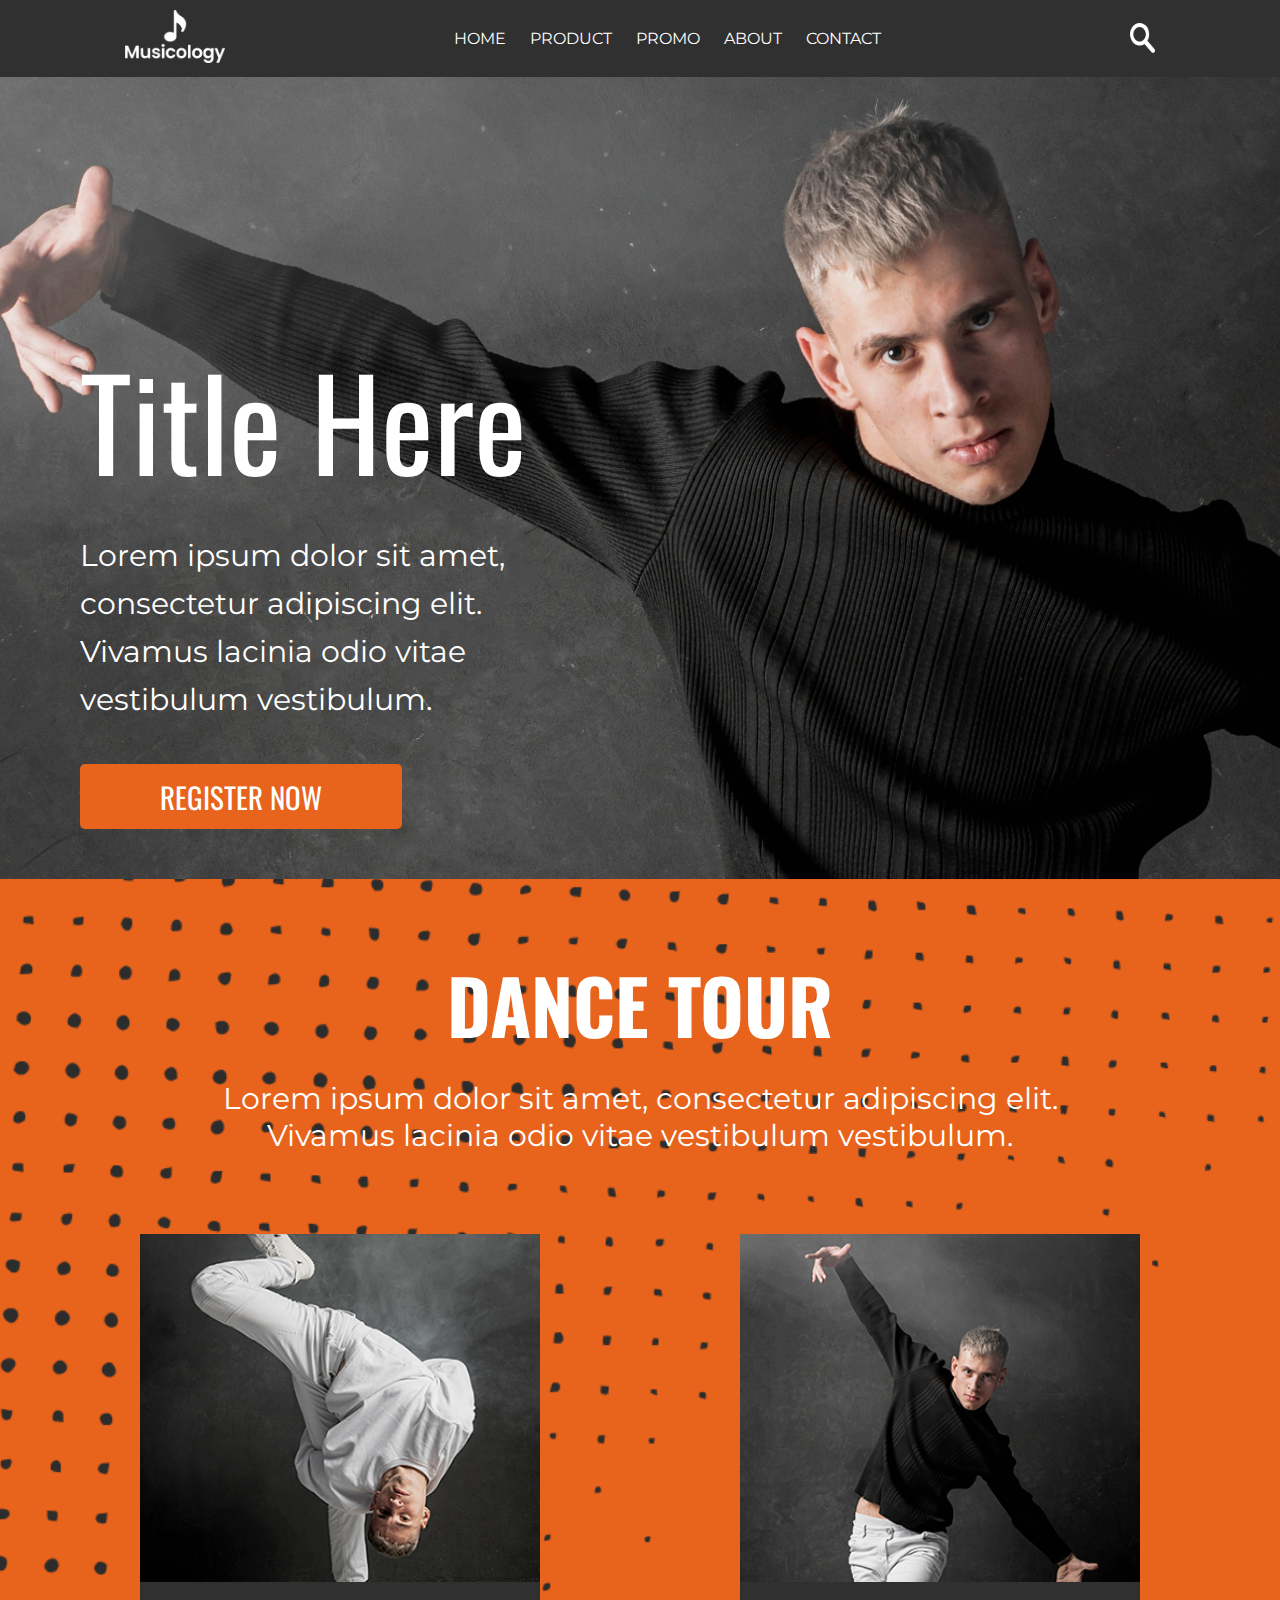
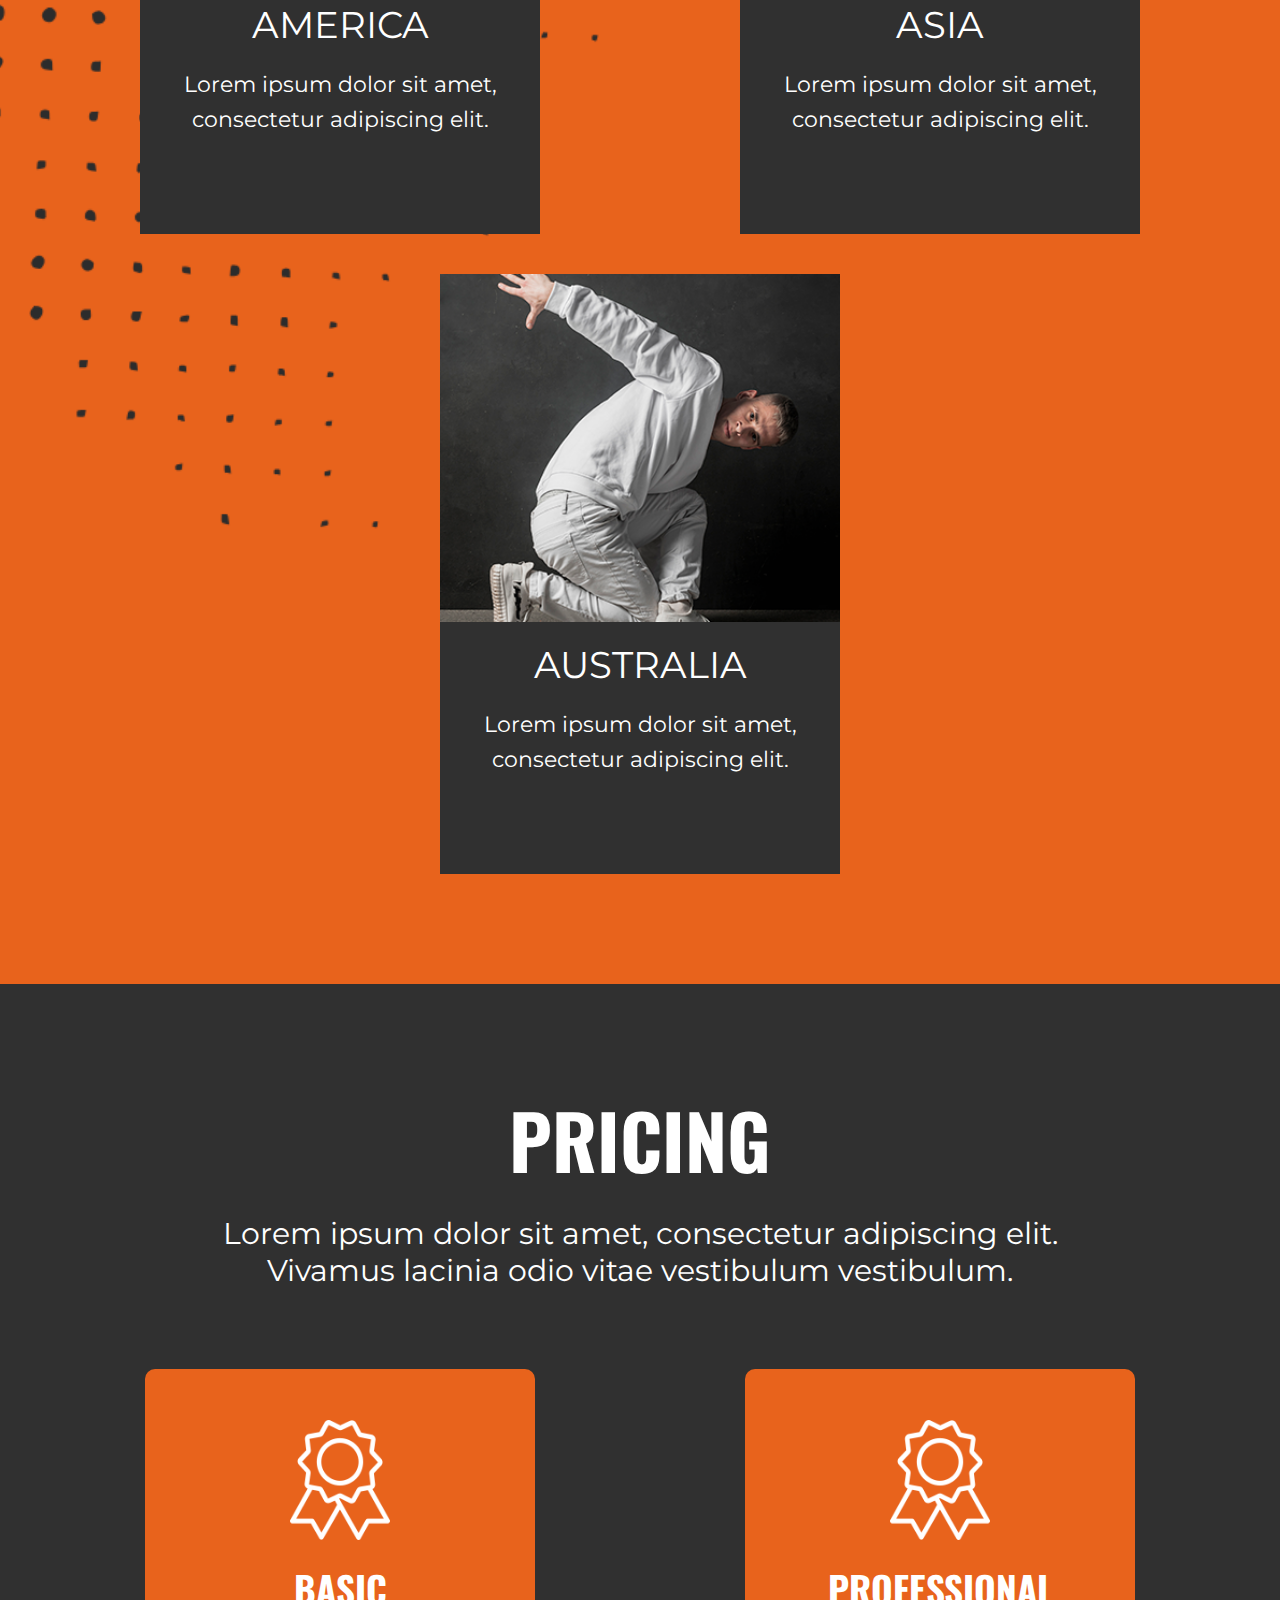
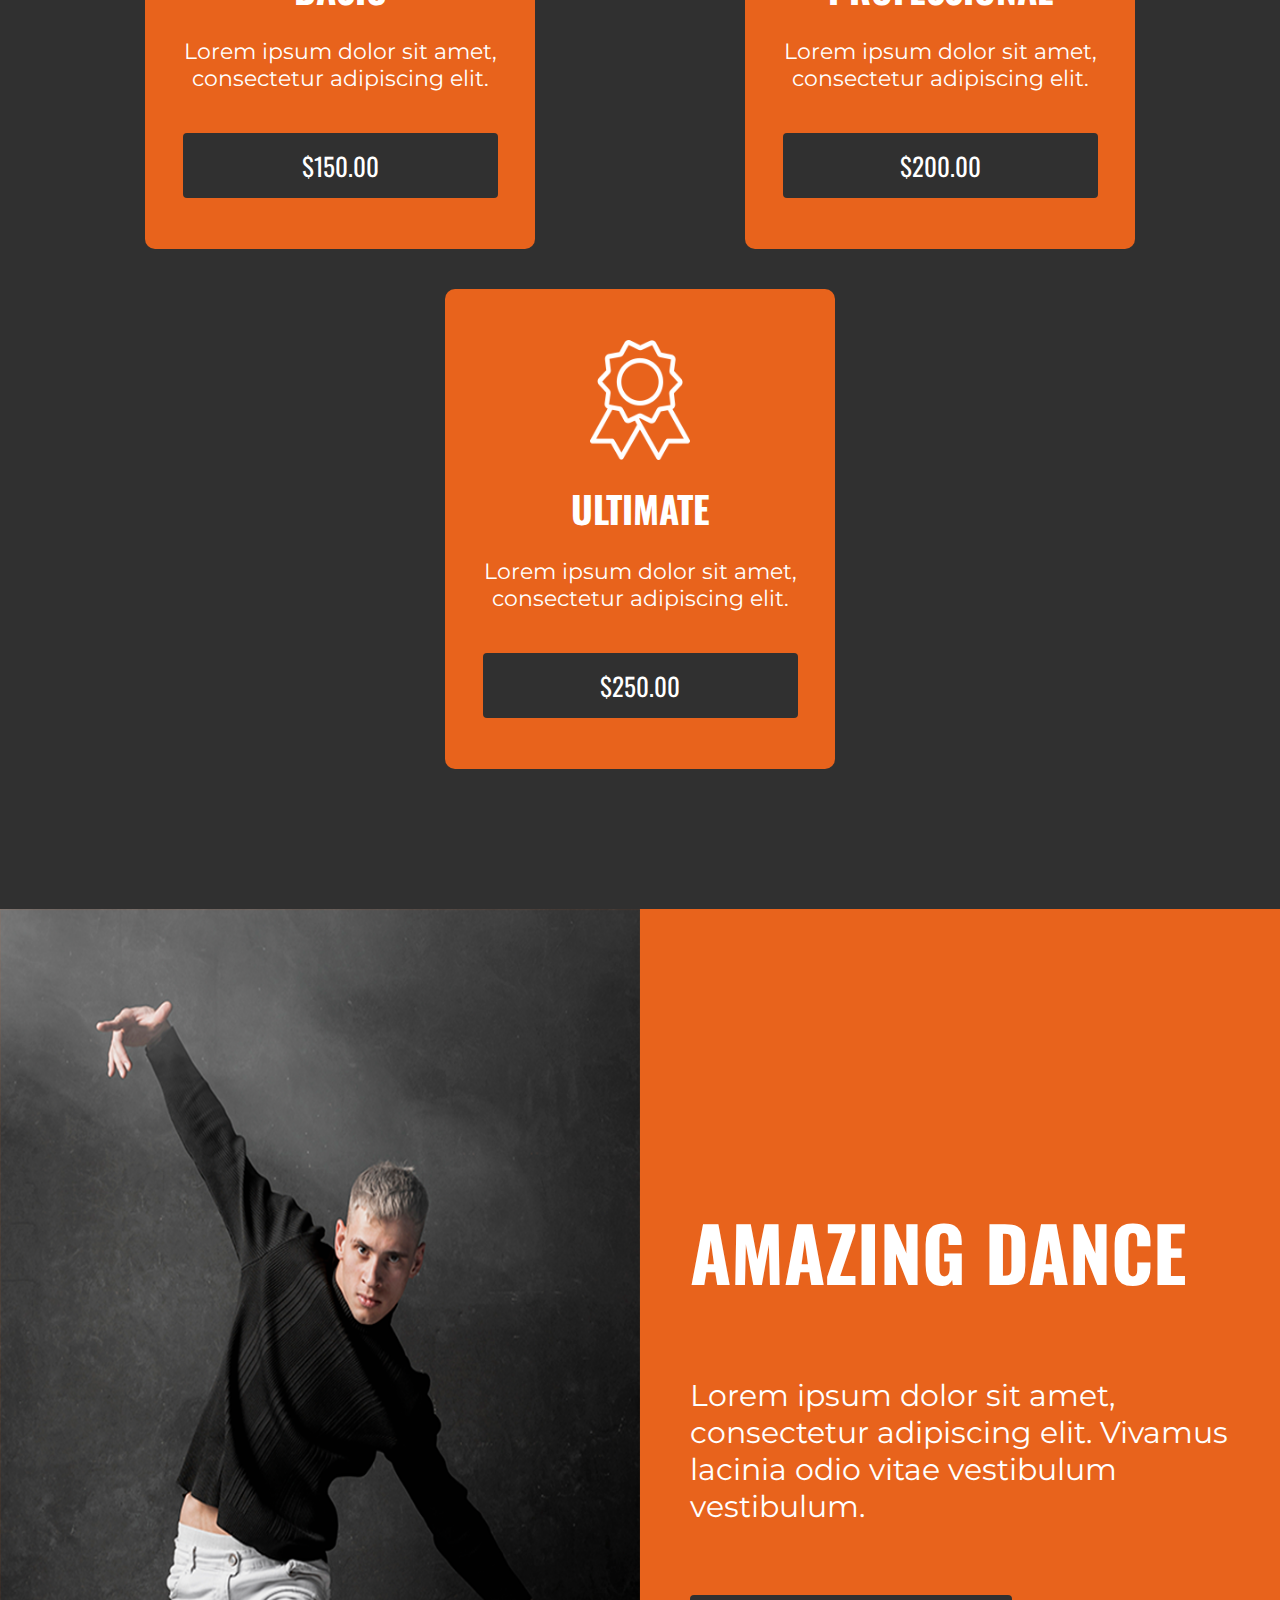
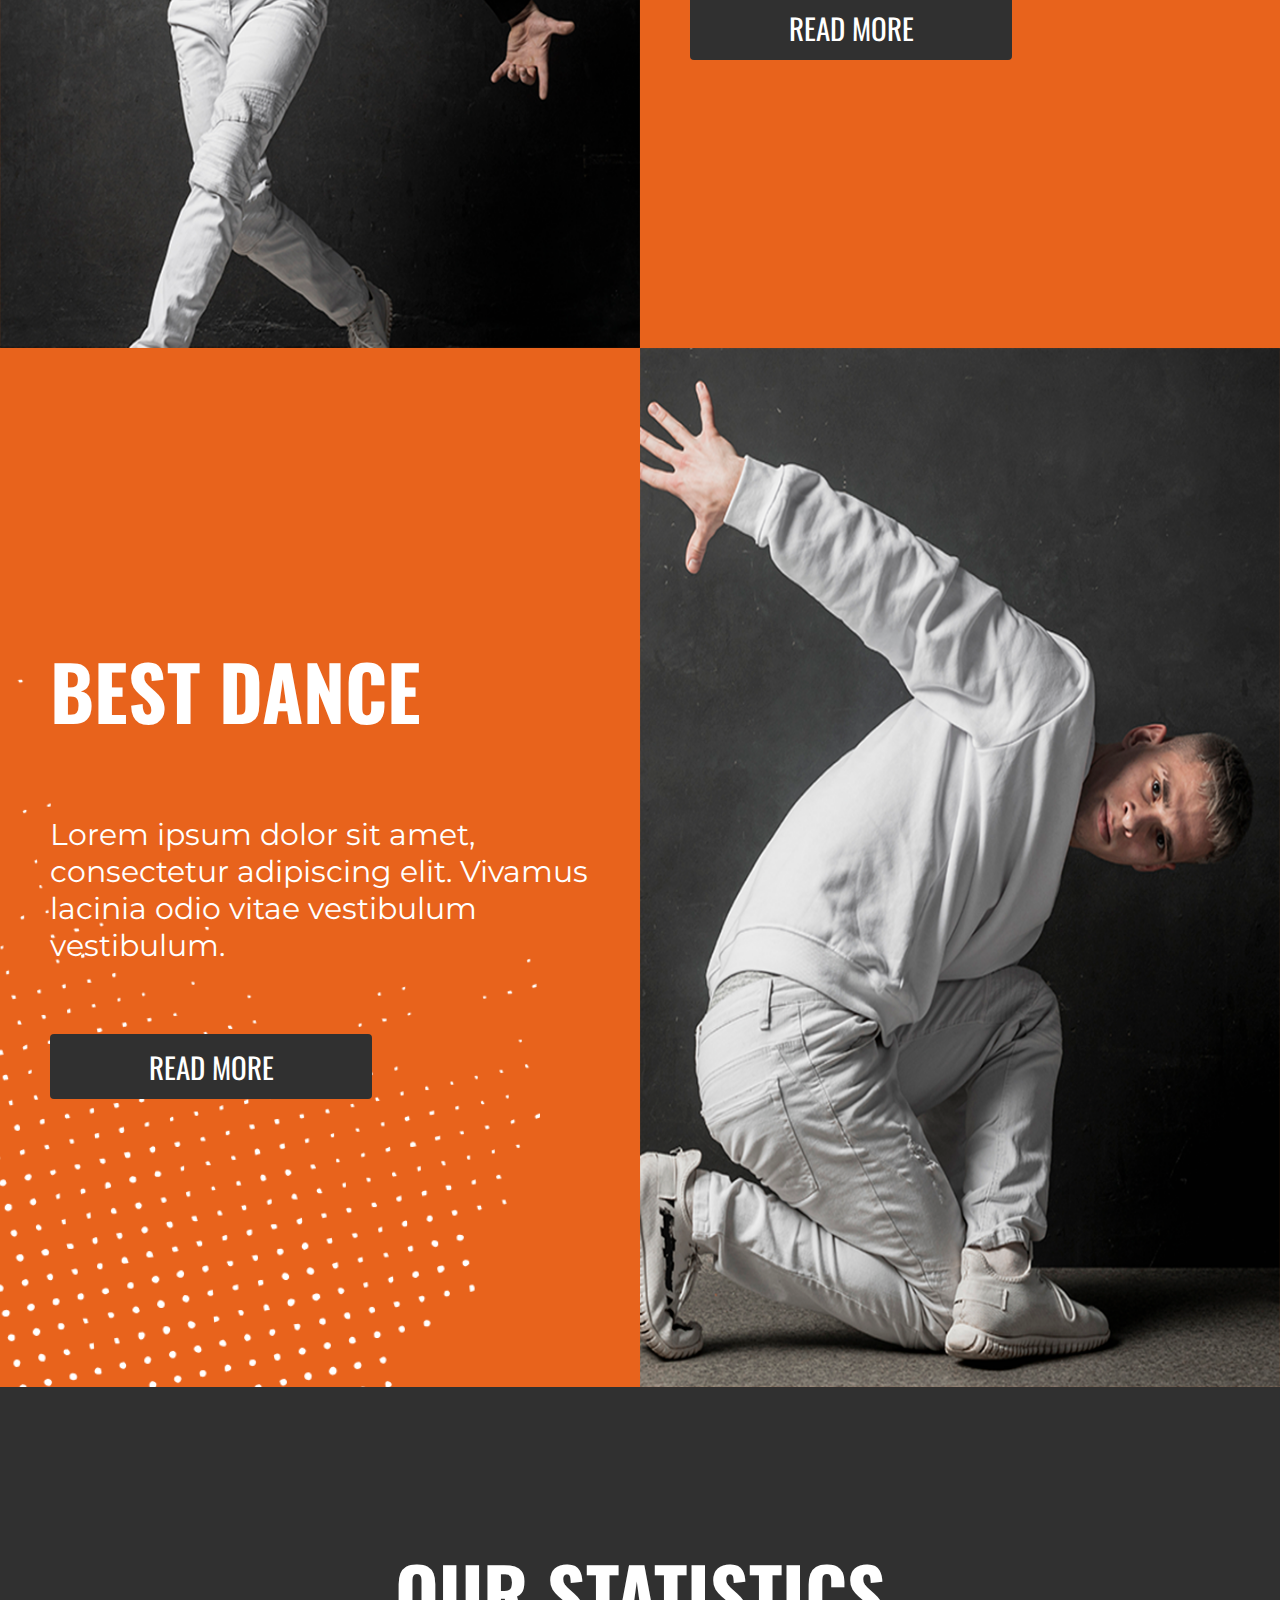
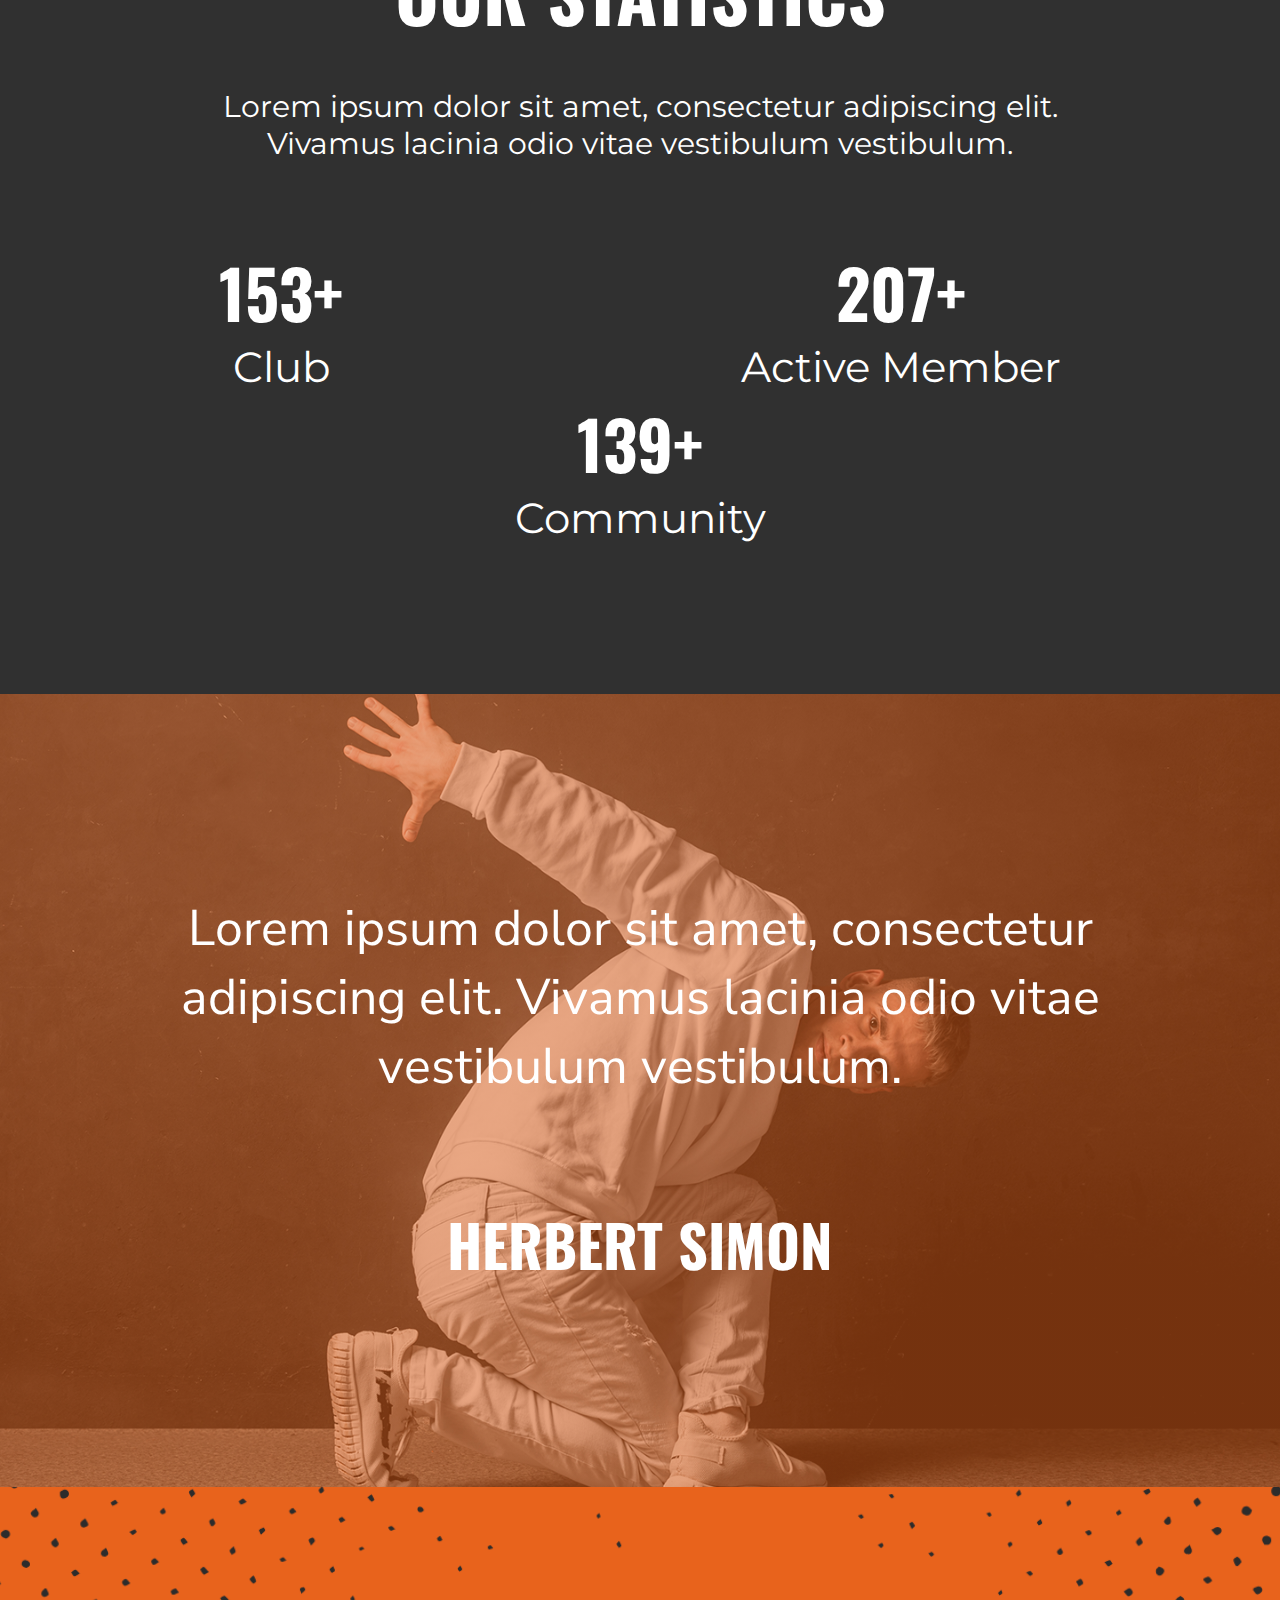
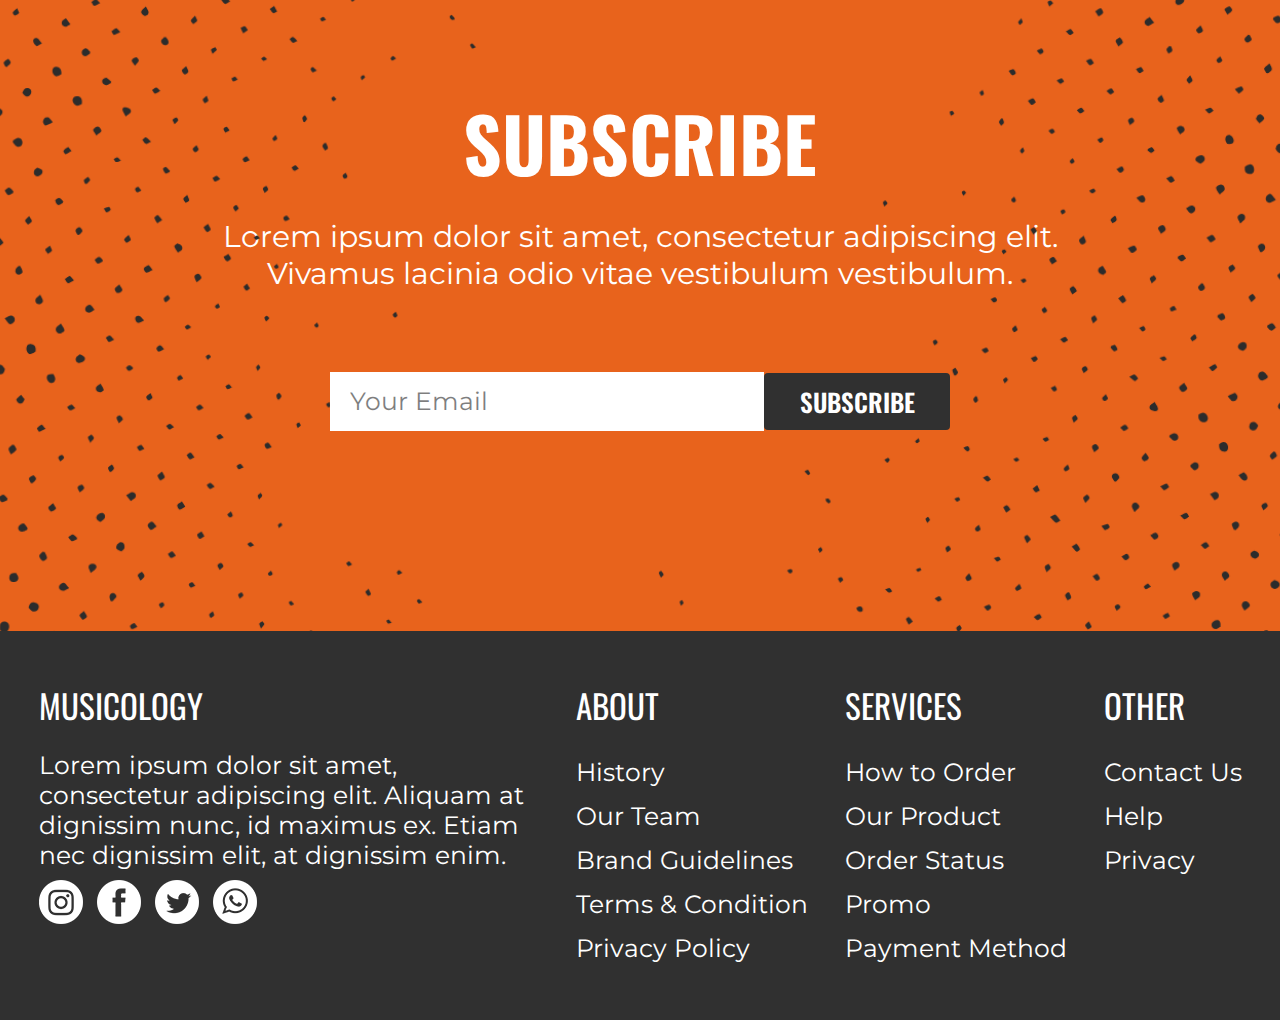
==== commit a64a0b32: "last commit" ====
--- a/index.html
+++ b/index.html
@@ -16,35 +16,27 @@
     <script src='http://cdnjs.cloudflare.com/ajax/libs/jquery/2.1.3/jquery.min.js'></script>
 
    
-    <nav>
-        <img class="logo" src="tools/nav_bar/logo.png" alt="logo">
-        <div class="nav-list">    
-        <ol>
-<li><a href="#" class="nav-li" >HOME</a></li>
-<li><a href="#" class="nav-li" >PRODUCT</a></li>
-<li><a href="#" class="nav-li" >PROMO</a></li>
-<li><a href="about.html" class="nav-li" >ABOUT</a></li>
-<li><a href="contact.html" class="nav-li" >CONTACT</a></li>
-
-        </ol>
-<div class="menu">
+        <div class="topnav">    
+            <a href=""><img class="logo" src="tools/nav_bar/logo.png" alt="logo"></a>
+
+        
+<a href="javascript:void(0);" class="icon" onclick="myFunction()">
+    <div class="top"></div>
+    <div class="center"></div>
+    <div class="bottom"></div>
+</a>
+
+<div id="myLinks">
+    <a href="#">HOME</a>
+    <a href="#">PRODUCT</a>
+    <a href="#">PROMO</a>
+    <a href="about.html">ABOUT</a>
+    <a href="contact.html">CONTACT</a>
+    </div>
+    <img class="search" src="tools/nav_bar/Search.png" alt="search">
+
+    </div>
     
-<div class="top"></div>
-<div class="center"></div>
-<div class="bottom"></div>
-        <div class="dropdown-content">
-            <a href="#">HOME</a>
-            <a href="#">PRODUCT</a>
-            <a href="#">PROMO</a>
-            <a href="about.html">ABOUT</a>
-            <a href="contact.html">CONTACT</a>
-        </div>
-    
-
-</div>
-    </div>
-    <img class="search" src="tools/nav_bar/Search.png" alt="search">
-    </nav>
 
 
     <div class="hero-section">
--- a/style.css
+++ b/style.css
@@ -6,30 +6,26 @@
 body {
     font-family: 'Montserrat', sans-serif;
 }
-nav {
+.icon {
+  display: none;
+   
+}
+.topnav{
+    background-color: #303030;
     display: flex;
     justify-content: space-around;
     align-items: center;
-    background-color: #303030;
+    flex-wrap: wrap;
     padding: 10px;
-    flex-wrap: wrap;
-}
-
-ol {
-    list-style-type: none;
-    display: flex;
-   
-
-}
-
-.nav-li {
-    margin: 0 10px;
-    font-size: 25px;
-    text-transform: uppercase;
-    color: #ffffff;
-    font-weight: 400;
-    font-family: "Oswald", sans-serif;
-}
+}
+#myLinks a{
+    color: #ffffff;
+    margin-right: 20px;
+}
+
+
+
+
 
 
 .logo {
@@ -42,10 +38,7 @@
     max-width: 2%;
     height: 30px;
 }
- .menu{
  
- display: none;
-}
 .top{
     background-color:#ffffff;
     width: 30px;
@@ -691,7 +684,7 @@
 
 
 @media (min-width: 576px) and (max-width: 767px) {
-    .nav-li {
+    #myLinks a {
         font-size: 14px;
     }
 
@@ -800,38 +793,36 @@
 
 @media (max-width: 576px){
    
-    nav li, .search{
+    .topnav {
+        overflow: hidden;
+        background-color: #333;
+        position: relative;
+        justify-content: space-between;
+        padding: 5px;
+      }
+      
+      .topnav #myLinks {
         display: none;
-    }
-nav{
-    justify-content: space-between;
-    padding: 10px 30px;
-}
-  
-    nav .menu{
-        display:inline-block;
-        position: relative;       
-    }
-    
-    .dropdown-content {
-      display: none;
-      position: absolute;
-      right: 40px;
-      background-color:#303030;
-      padding: 20px 16px;
-      z-index: 1;
-    }
-    .dropdown-content a {
+        min-width: 600px;
+      }
+      
+      .topnav a {
+        color: white;
+        padding: 14px 16px;
         text-decoration: none;
-        color:#ffffff;
-        font-size: 18px;
-        margin: 10px;
-        
-    }
-    .menu:hover .dropdown-content {
-display: flex;
-flex-direction: column;
-}
+        font-size: 17px;
+        display: block;
+      }
+      .topnav a.icon {
+        display: block;
+        position: absolute;
+        right: 20px;
+        top: 20px;
+      }
+      .search{
+        display: none;
+      }
+      
     .hero-title {
         font-size: 40px;
     }
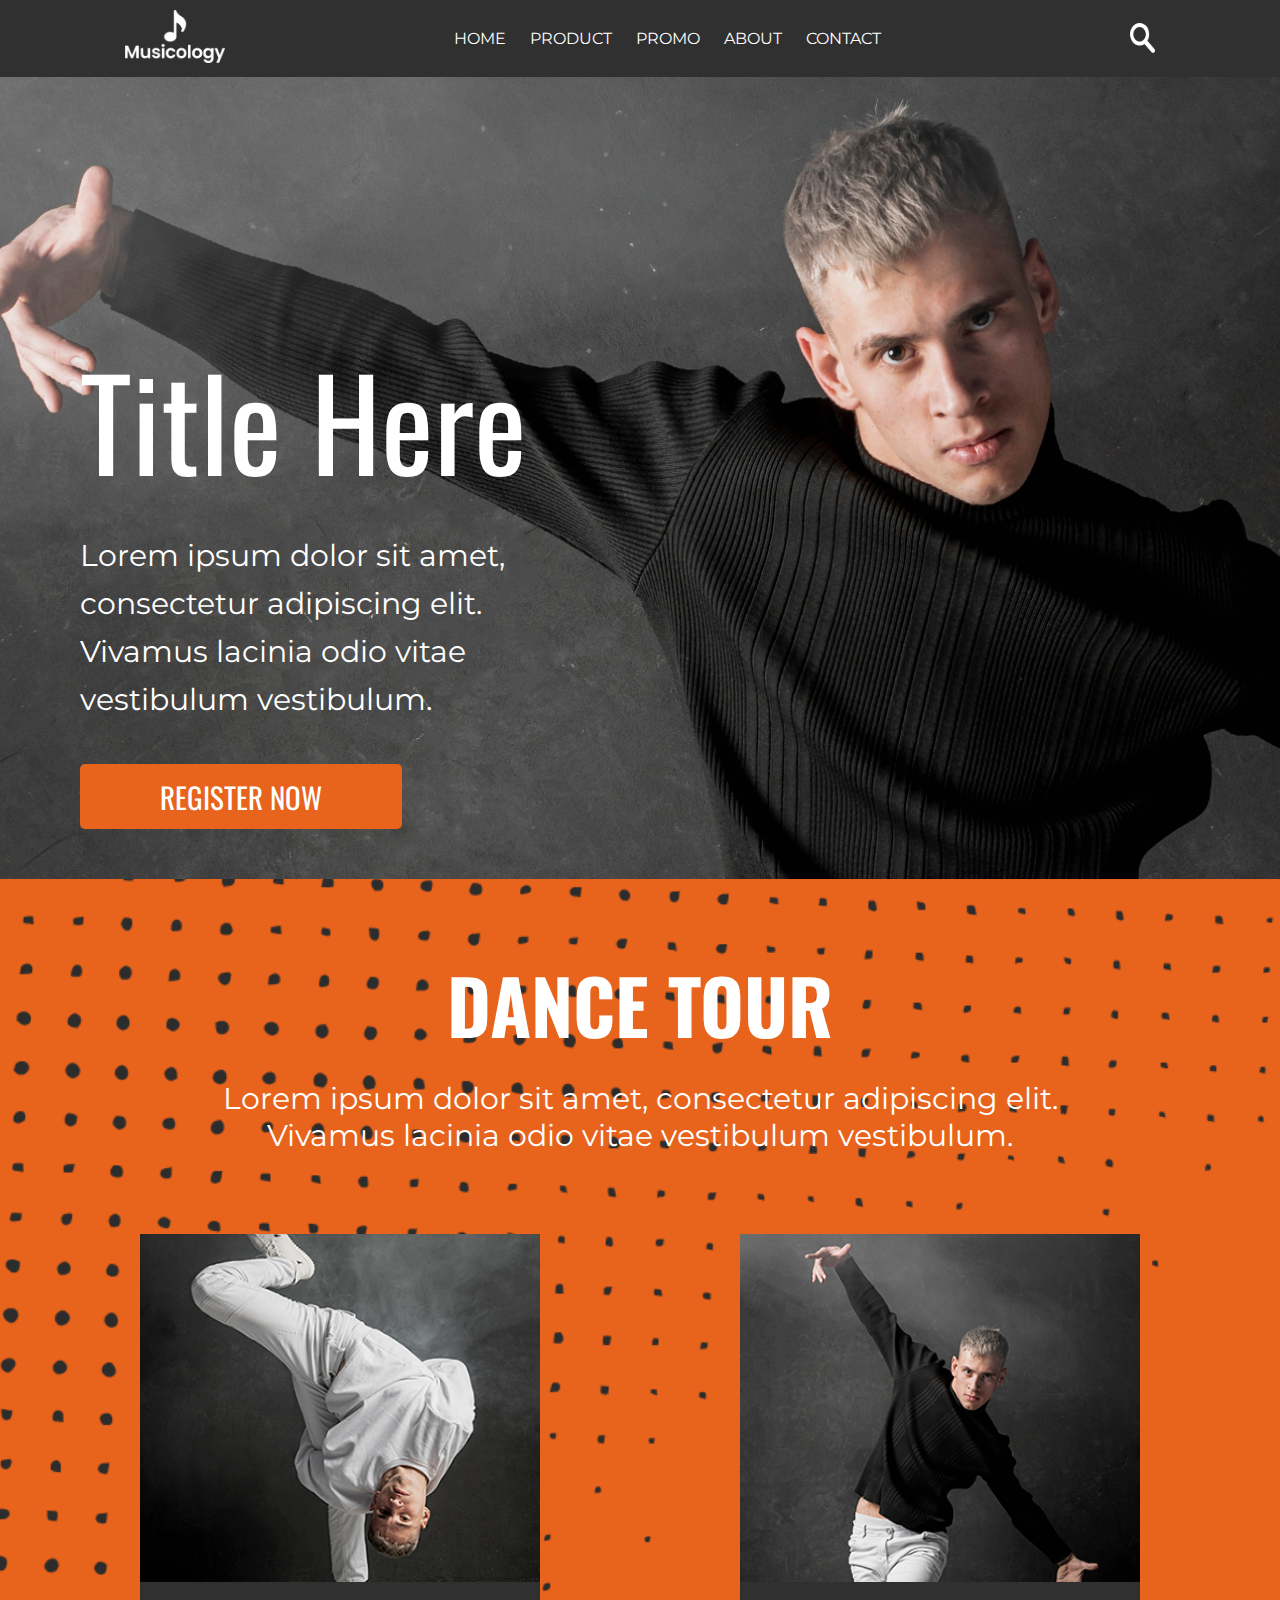
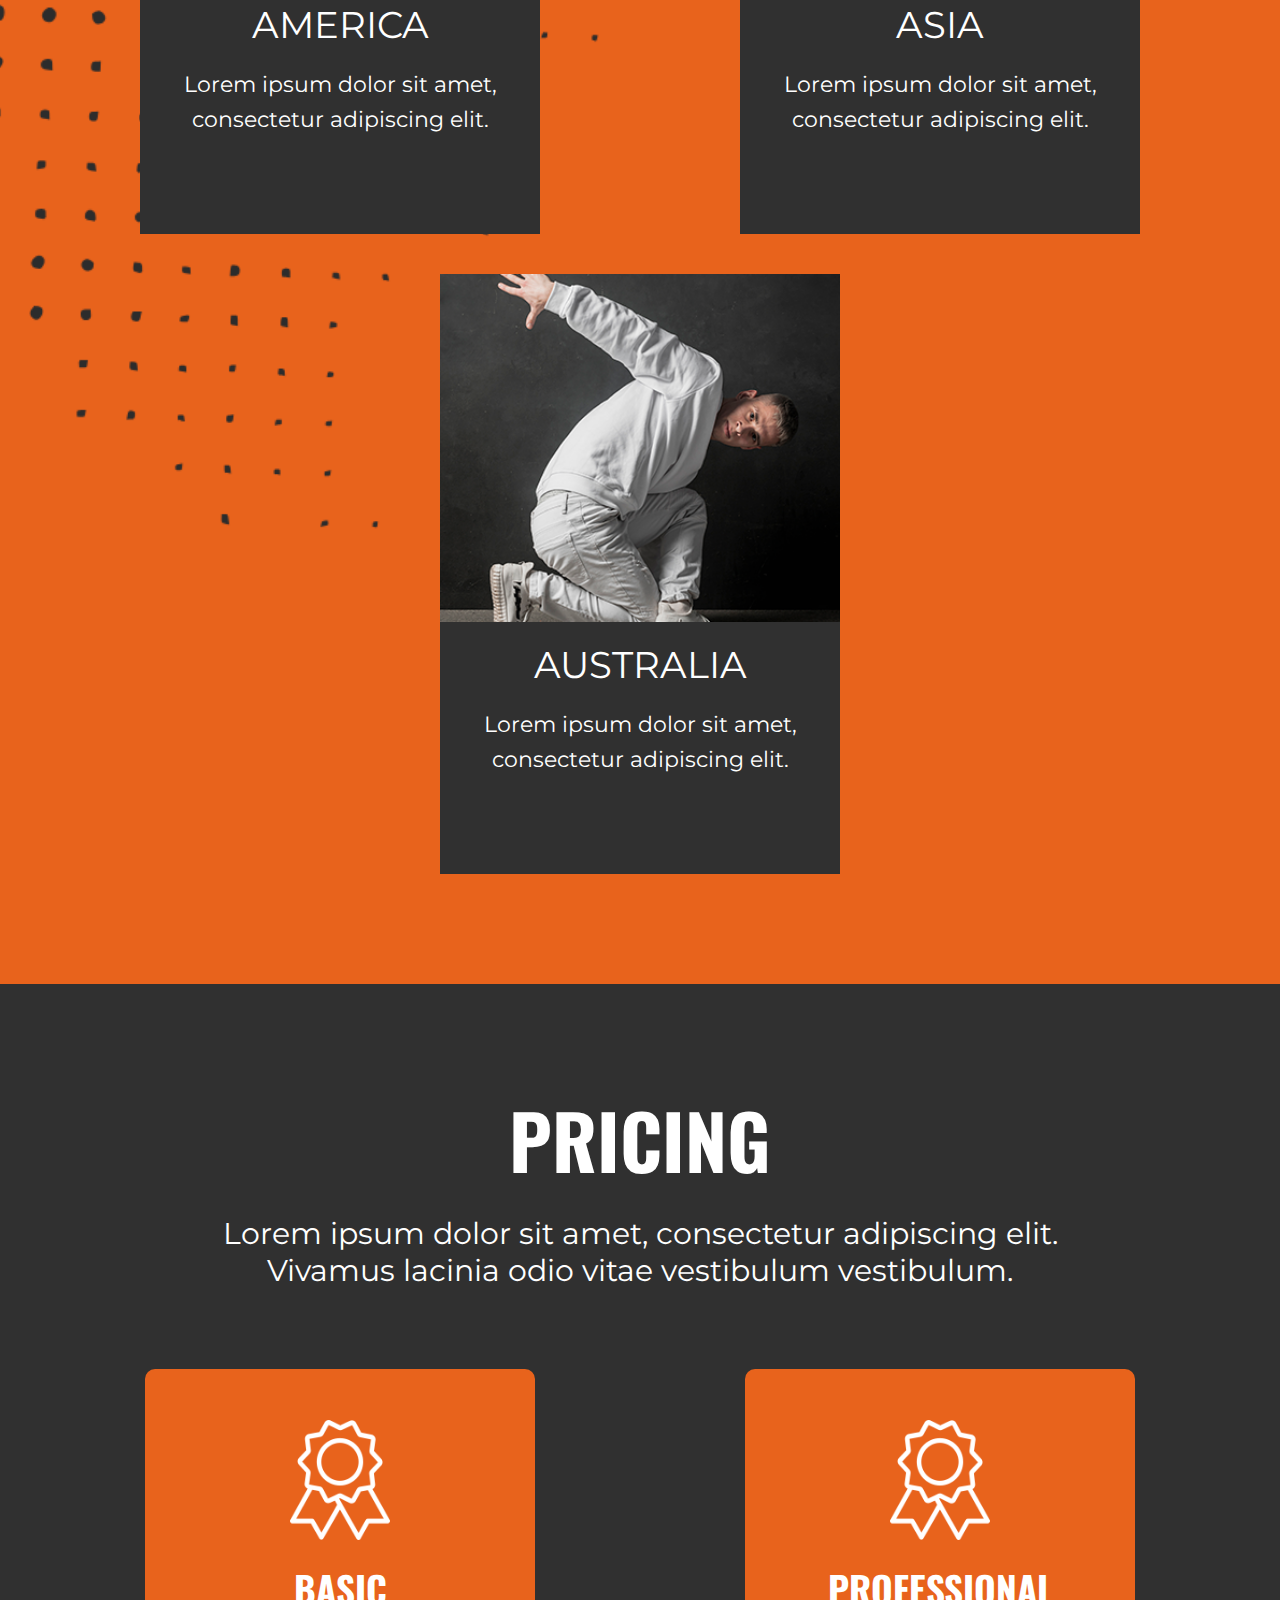
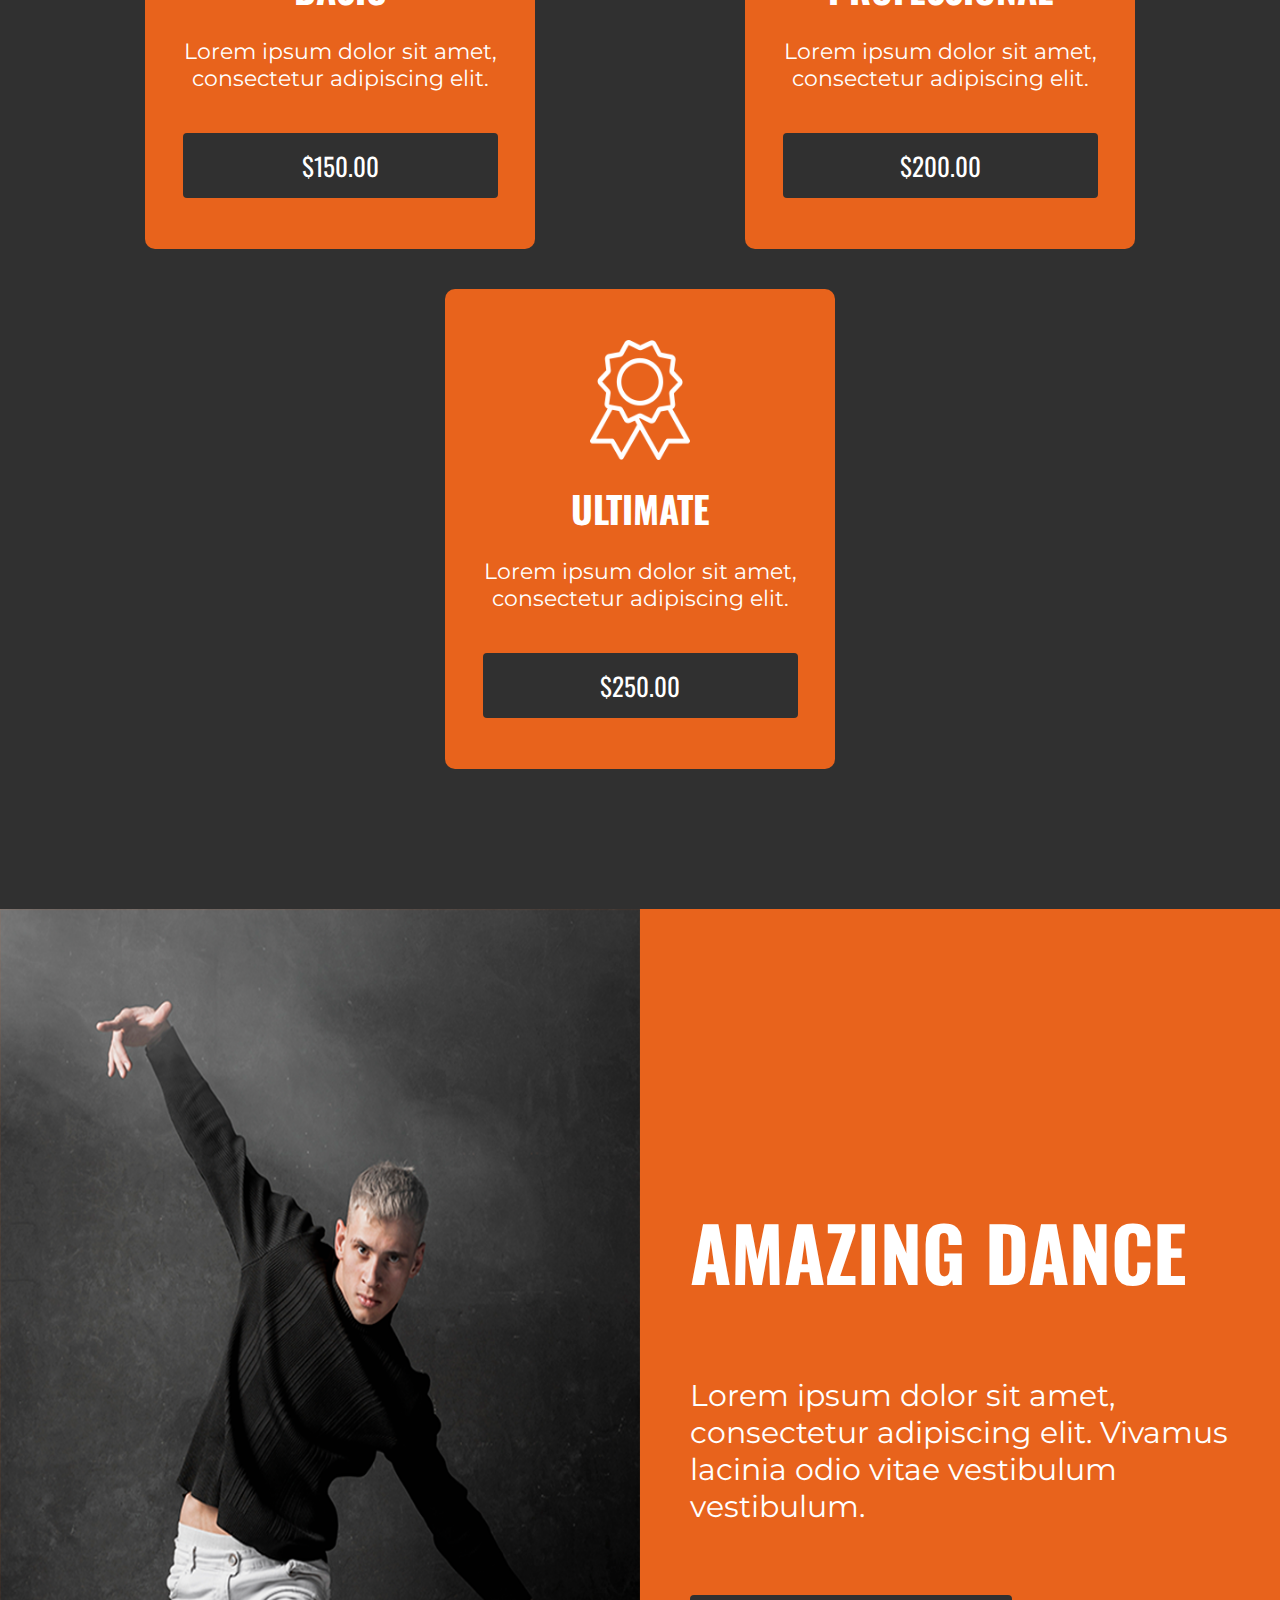
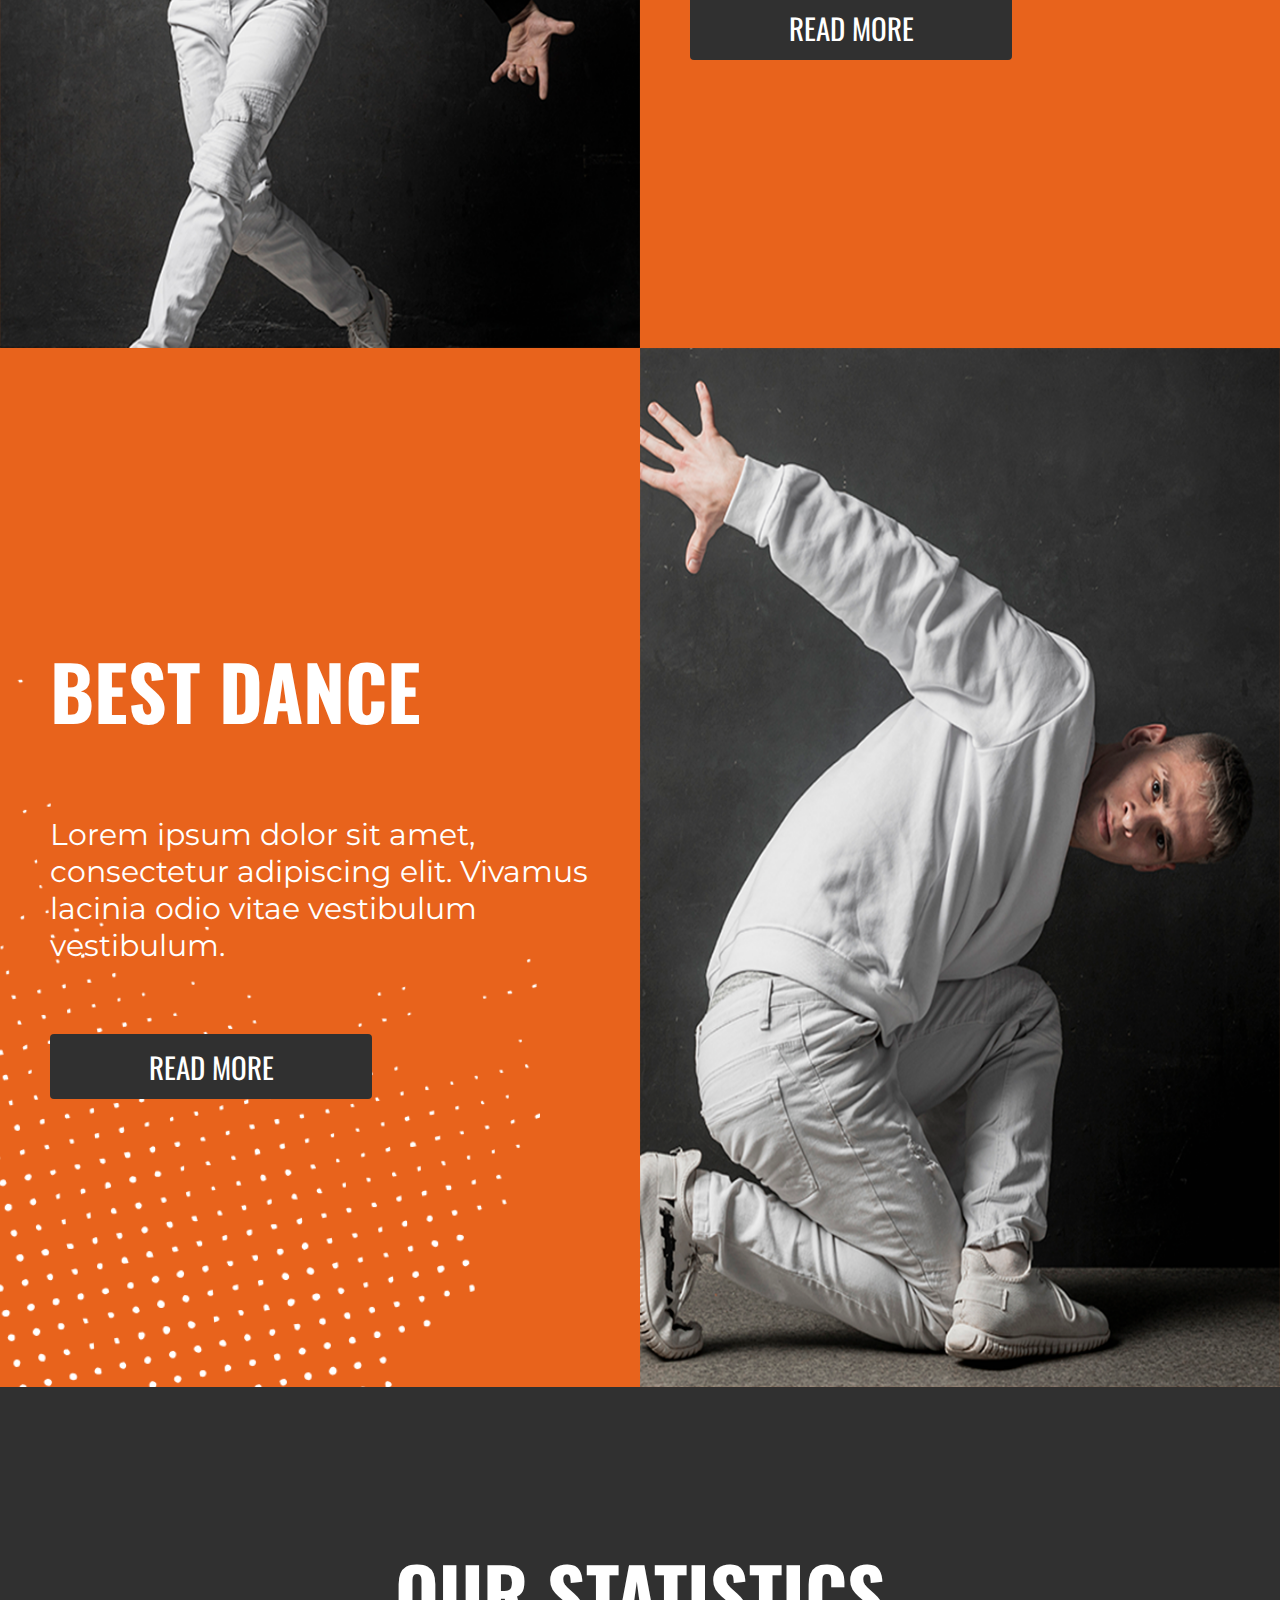
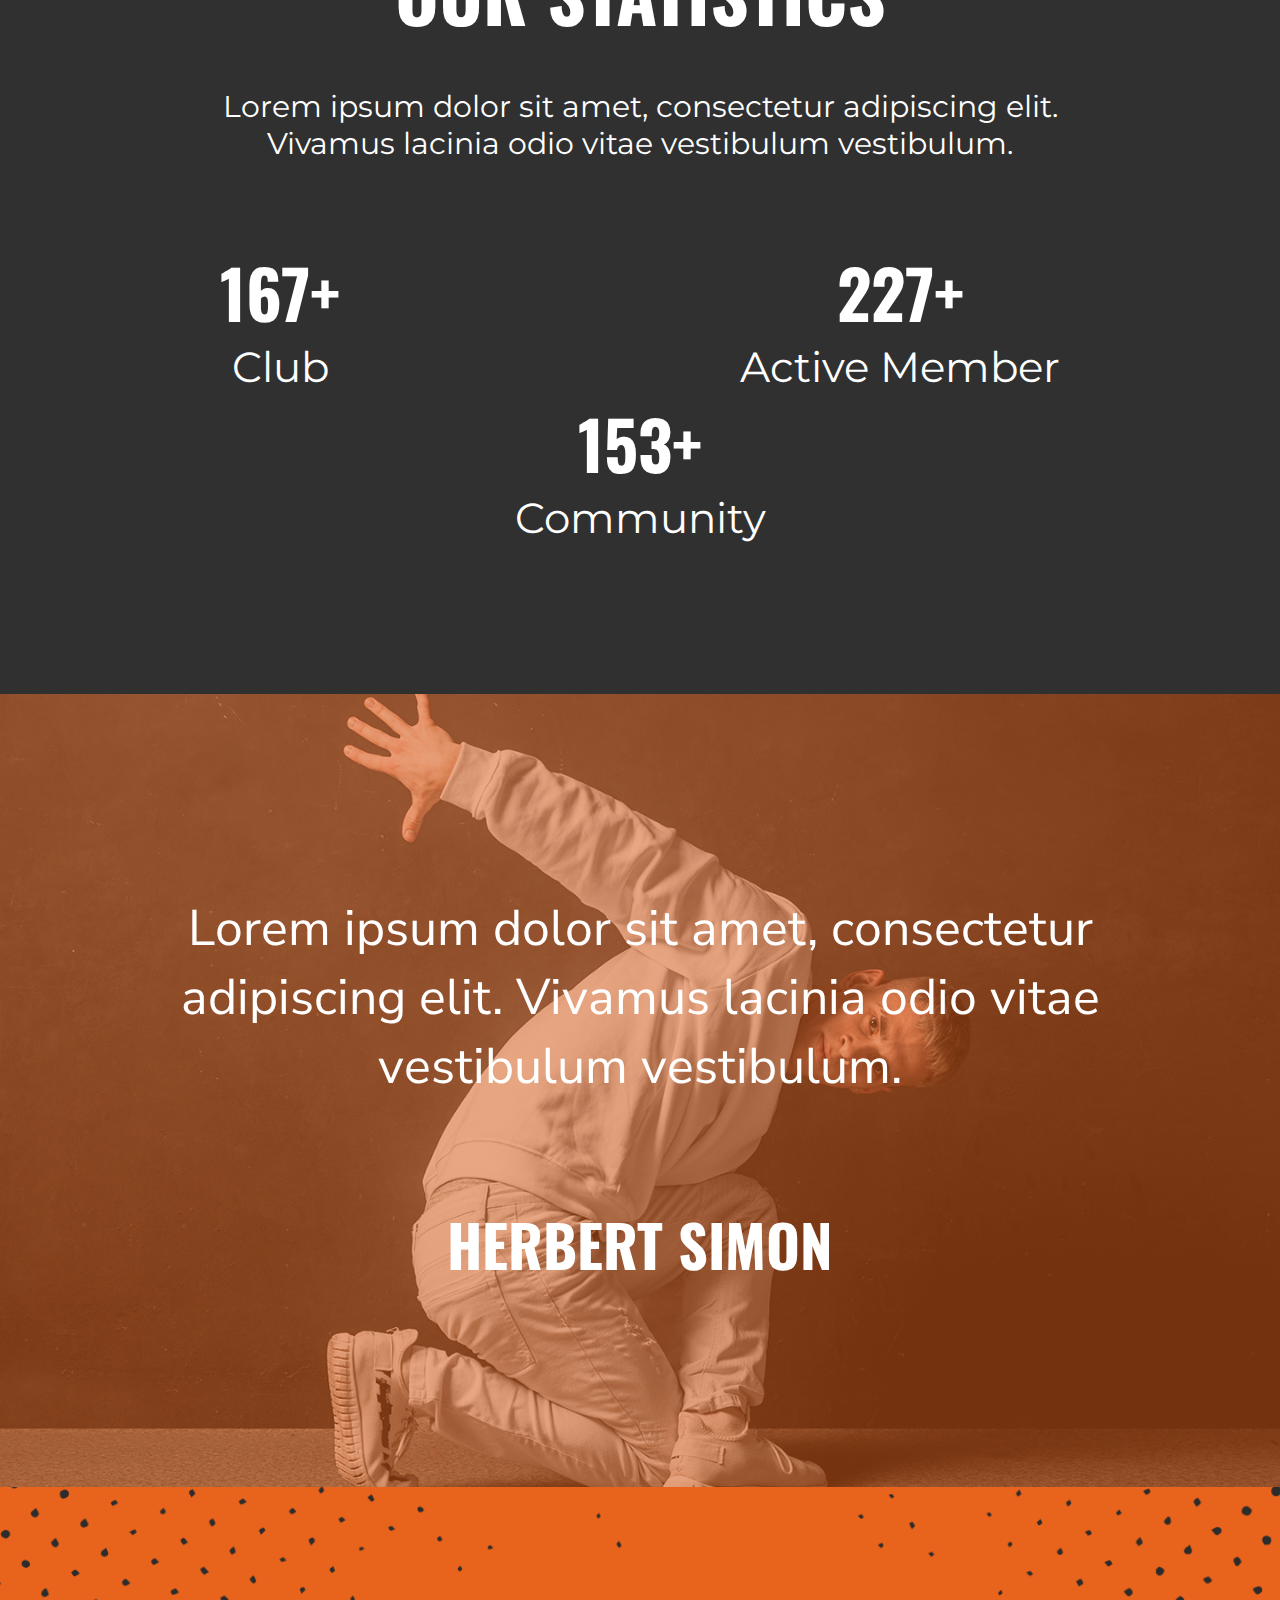
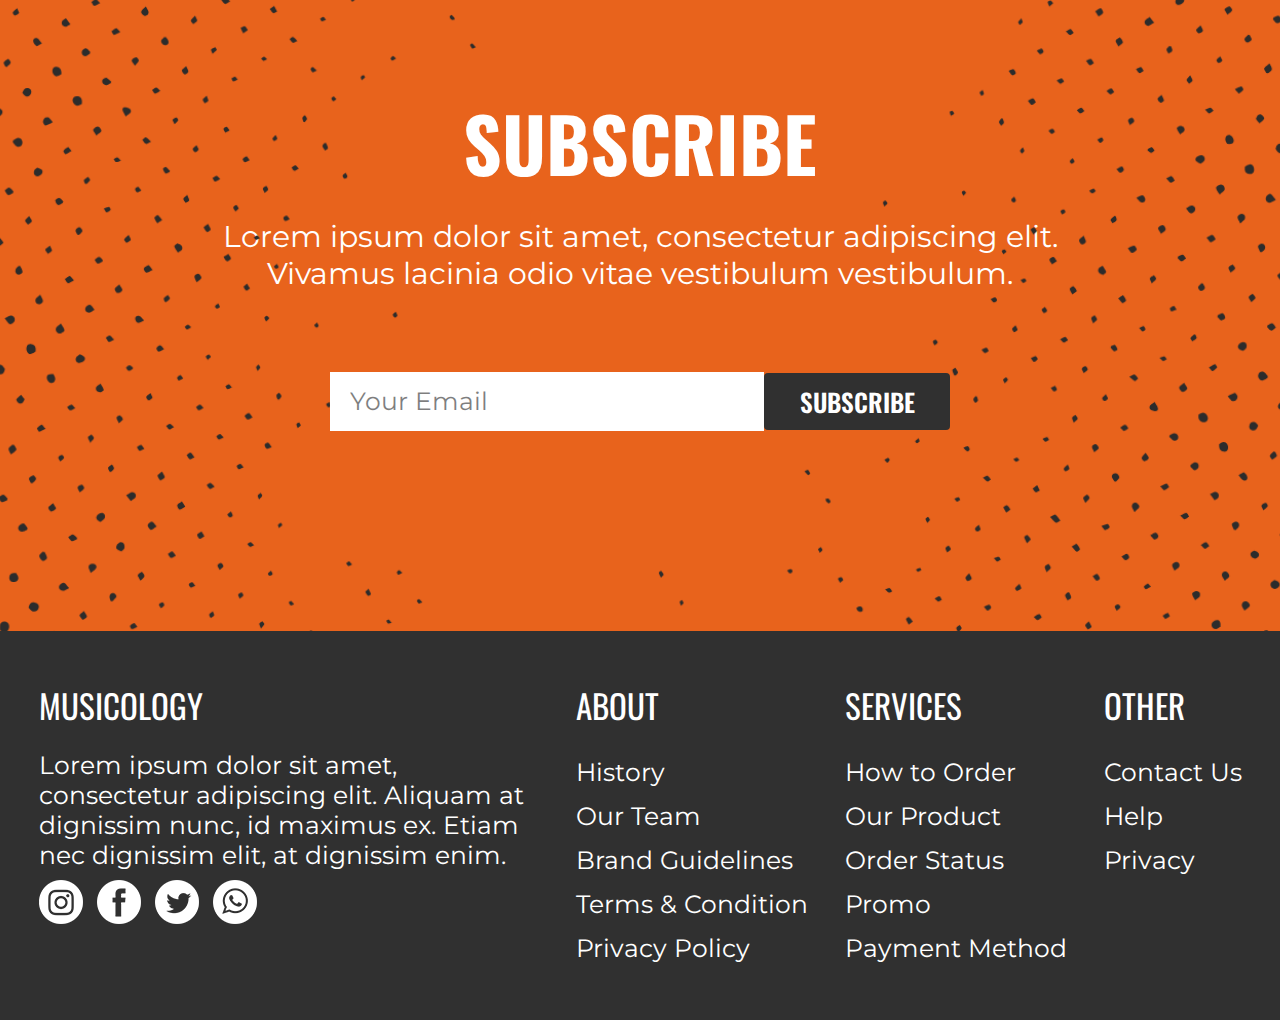
==== commit da35da8b: "last commit" ====
--- a/index.html
+++ b/index.html
@@ -20,11 +20,12 @@
             <a href=""><img class="logo" src="tools/nav_bar/logo.png" alt="logo"></a>
 
         
-<a href="javascript:void(0);" class="icon" onclick="myFunction()">
+<div id="icon">
     <div class="top"></div>
-    <div class="center"></div>
+    <div id="center" class="center"></div>
     <div class="bottom"></div>
-</a>
+</div>    
+
 
 <div id="myLinks">
     <a href="#">HOME</a>
--- a/style.css
+++ b/style.css
@@ -6,10 +6,40 @@
 body {
     font-family: 'Montserrat', sans-serif;
 }
-.icon {
+#icon {
   display: none;
+  cursor: pointer;
    
 }
+
+
+#icon.clicked .top {
+    transform: rotate(-65deg);
+    position: absolute;
+    top: 10px;
+    right: 3px;
+    transition: all 0.7s;
+}
+
+#icon.clicked .center {
+    opacity: 0;
+    transition: all 0.2s;
+
+}
+
+#icon.clicked .bottom {
+    transform: rotate(65deg);
+    transition: all 0.7s;
+position: absolute;
+top: 10px;
+right: 3px;
+
+}
+
+#icon.clicked{
+    width:50px;
+}
+
 .topnav{
     background-color: #303030;
     display: flex;
@@ -22,12 +52,6 @@
     color: #ffffff;
     margin-right: 20px;
 }
-
-
-
-
-
-
 .logo {
     width: 100px;
 
@@ -44,17 +68,21 @@
     width: 30px;
     height: 2px;
     margin-bottom: 5px;
+    transition: all 0.7s;
 }
 .center{
     background-color:#ffffff;
     width: 30px;
     height: 2px;
     margin-bottom: 5px;
+    opacity: 1;
+    transition: all 0.2s;
 }
 .bottom{
     background-color:#ffffff;
     width: 30px;
     height: 2px;
+    transition: all 0.7s;
 }
 
 
@@ -804,6 +832,7 @@
       .topnav #myLinks {
         display: none;
         min-width: 600px;
+   
       }
       
       .topnav a {
@@ -813,7 +842,7 @@
         font-size: 17px;
         display: block;
       }
-      .topnav a.icon {
+      .topnav #icon {
         display: block;
         position: absolute;
         right: 20px;
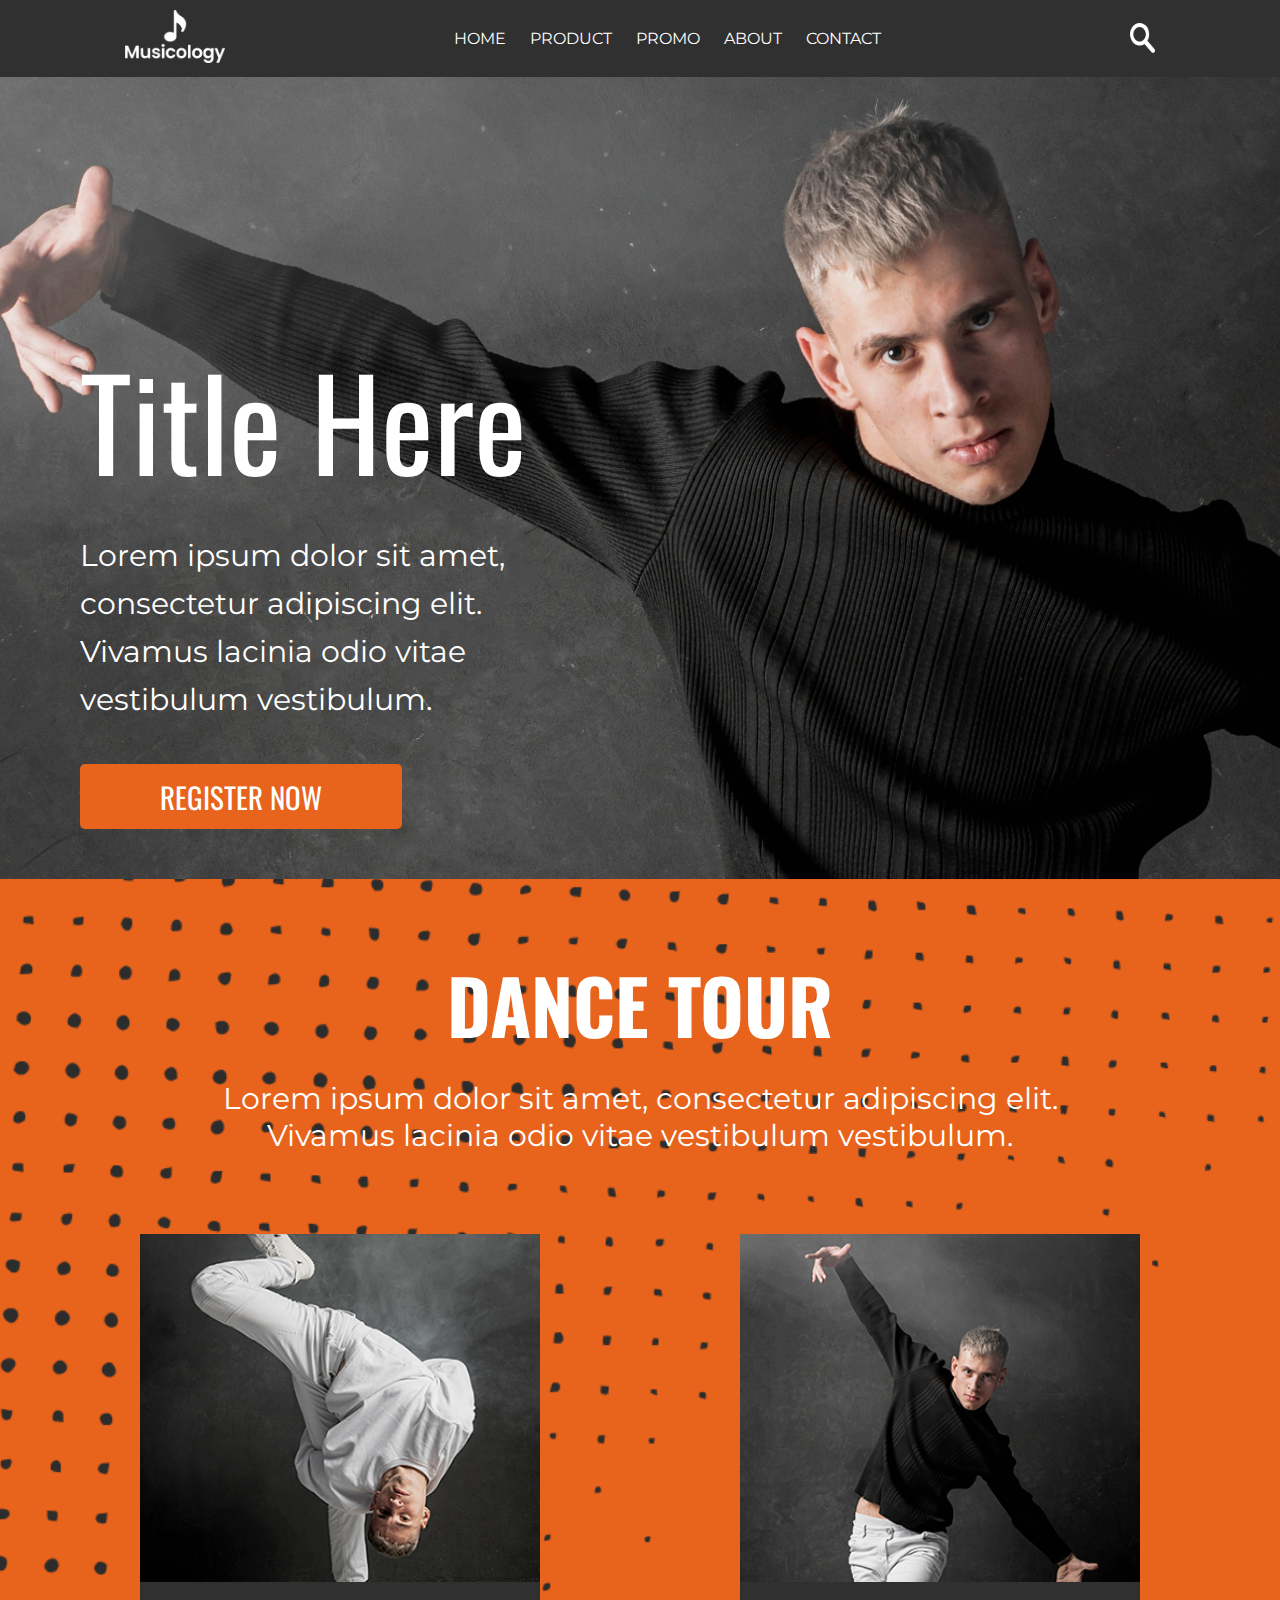
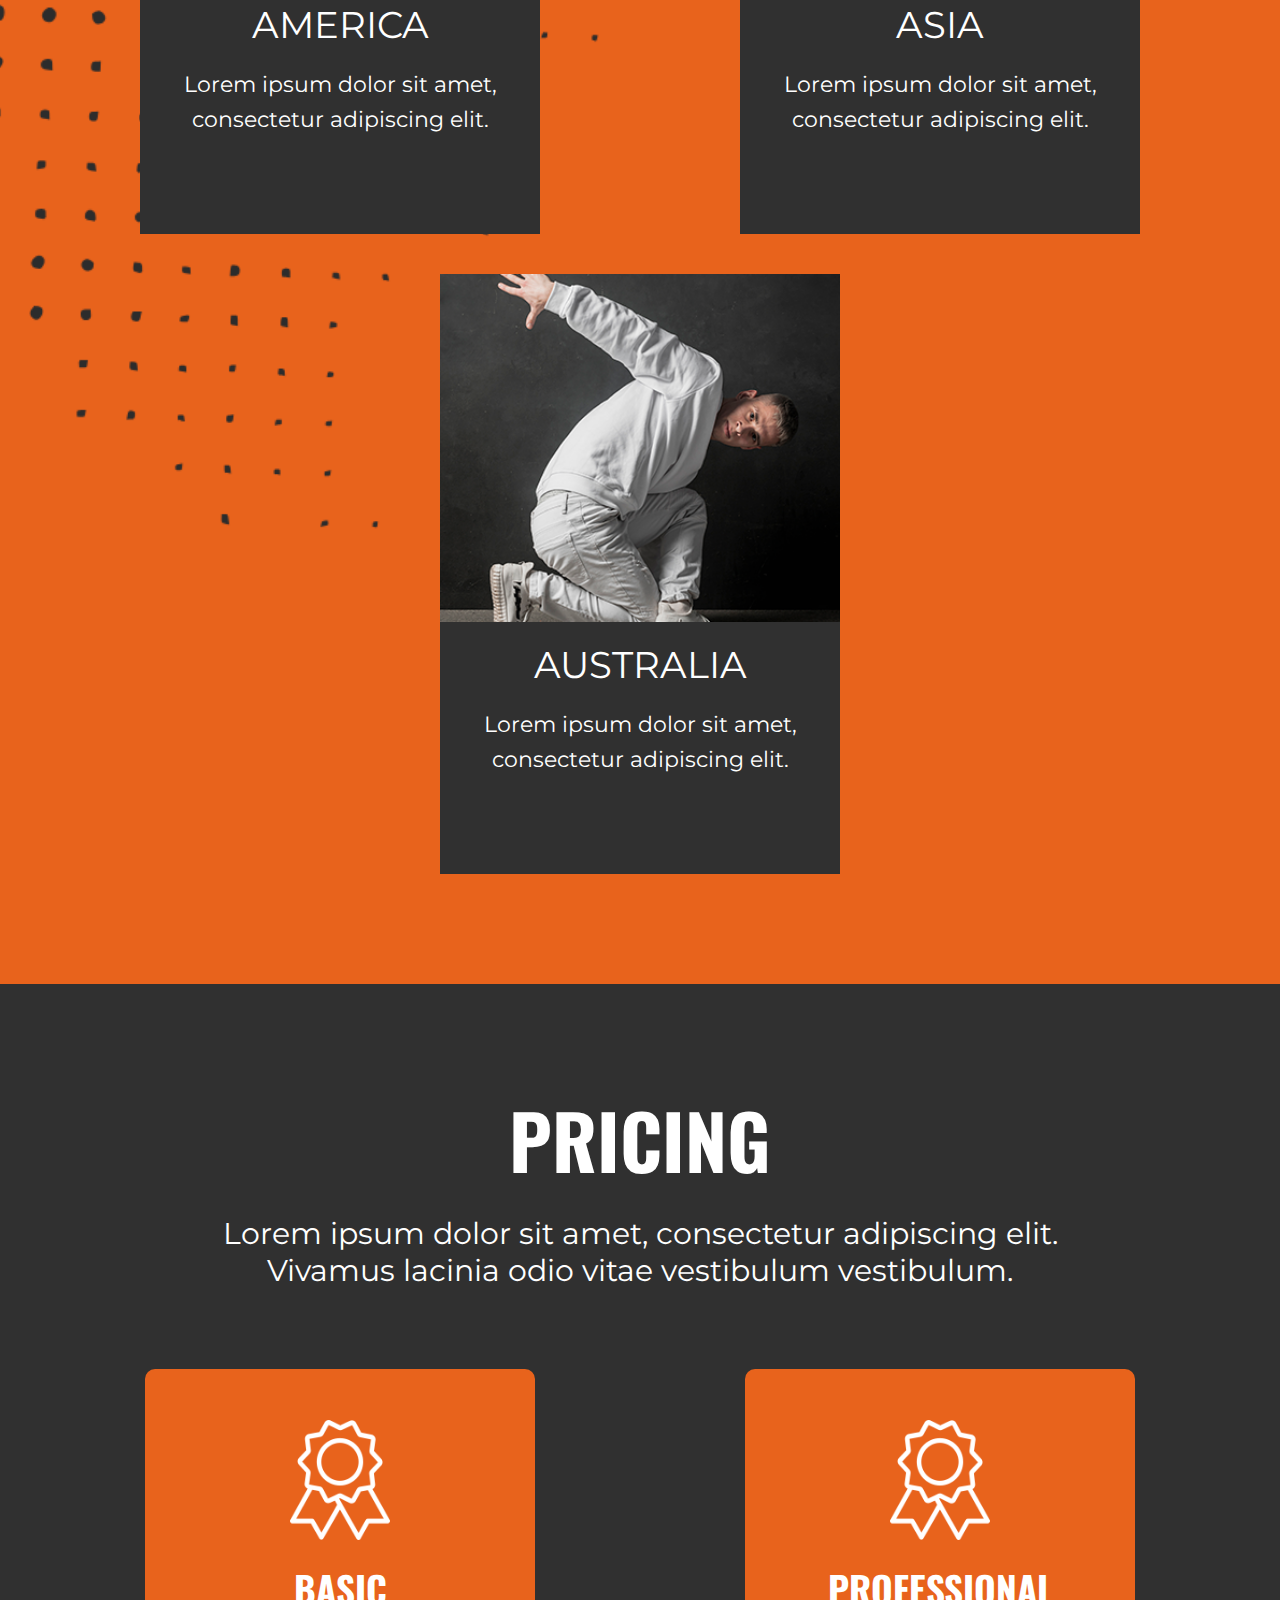
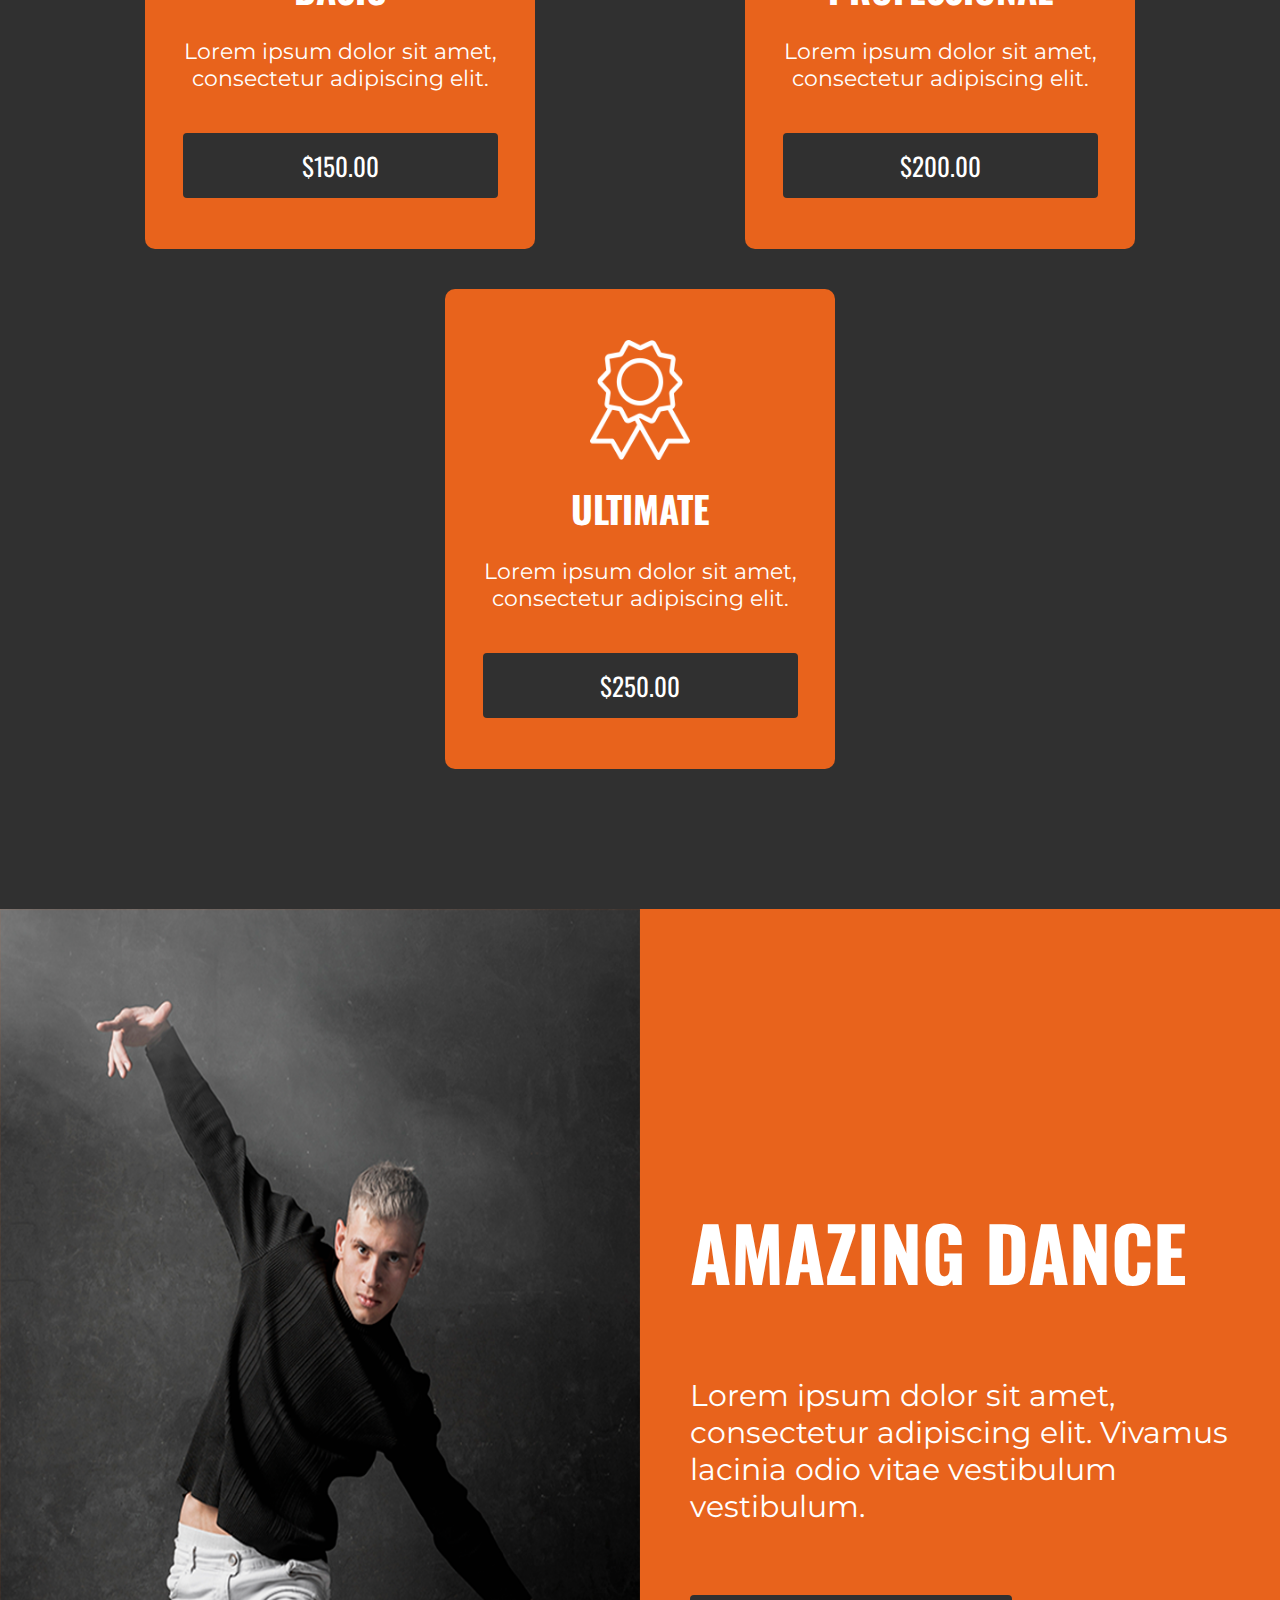
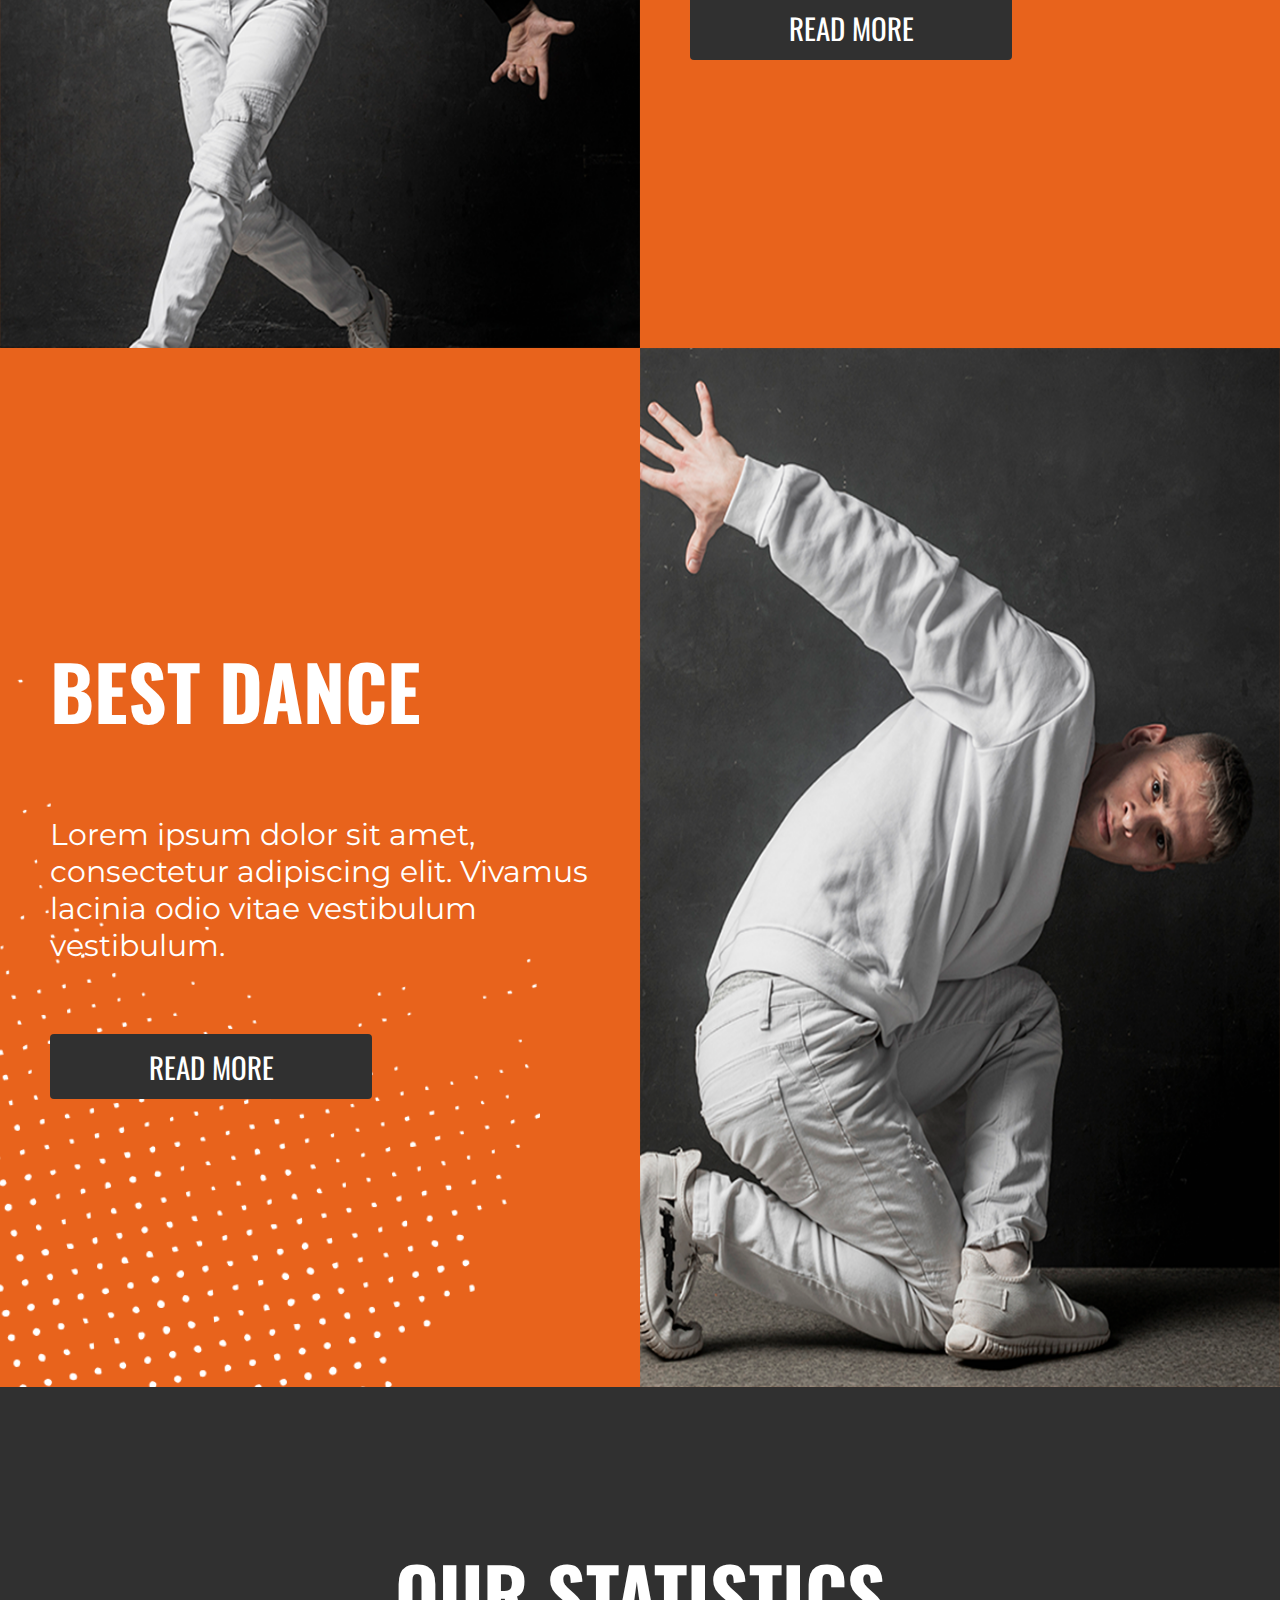
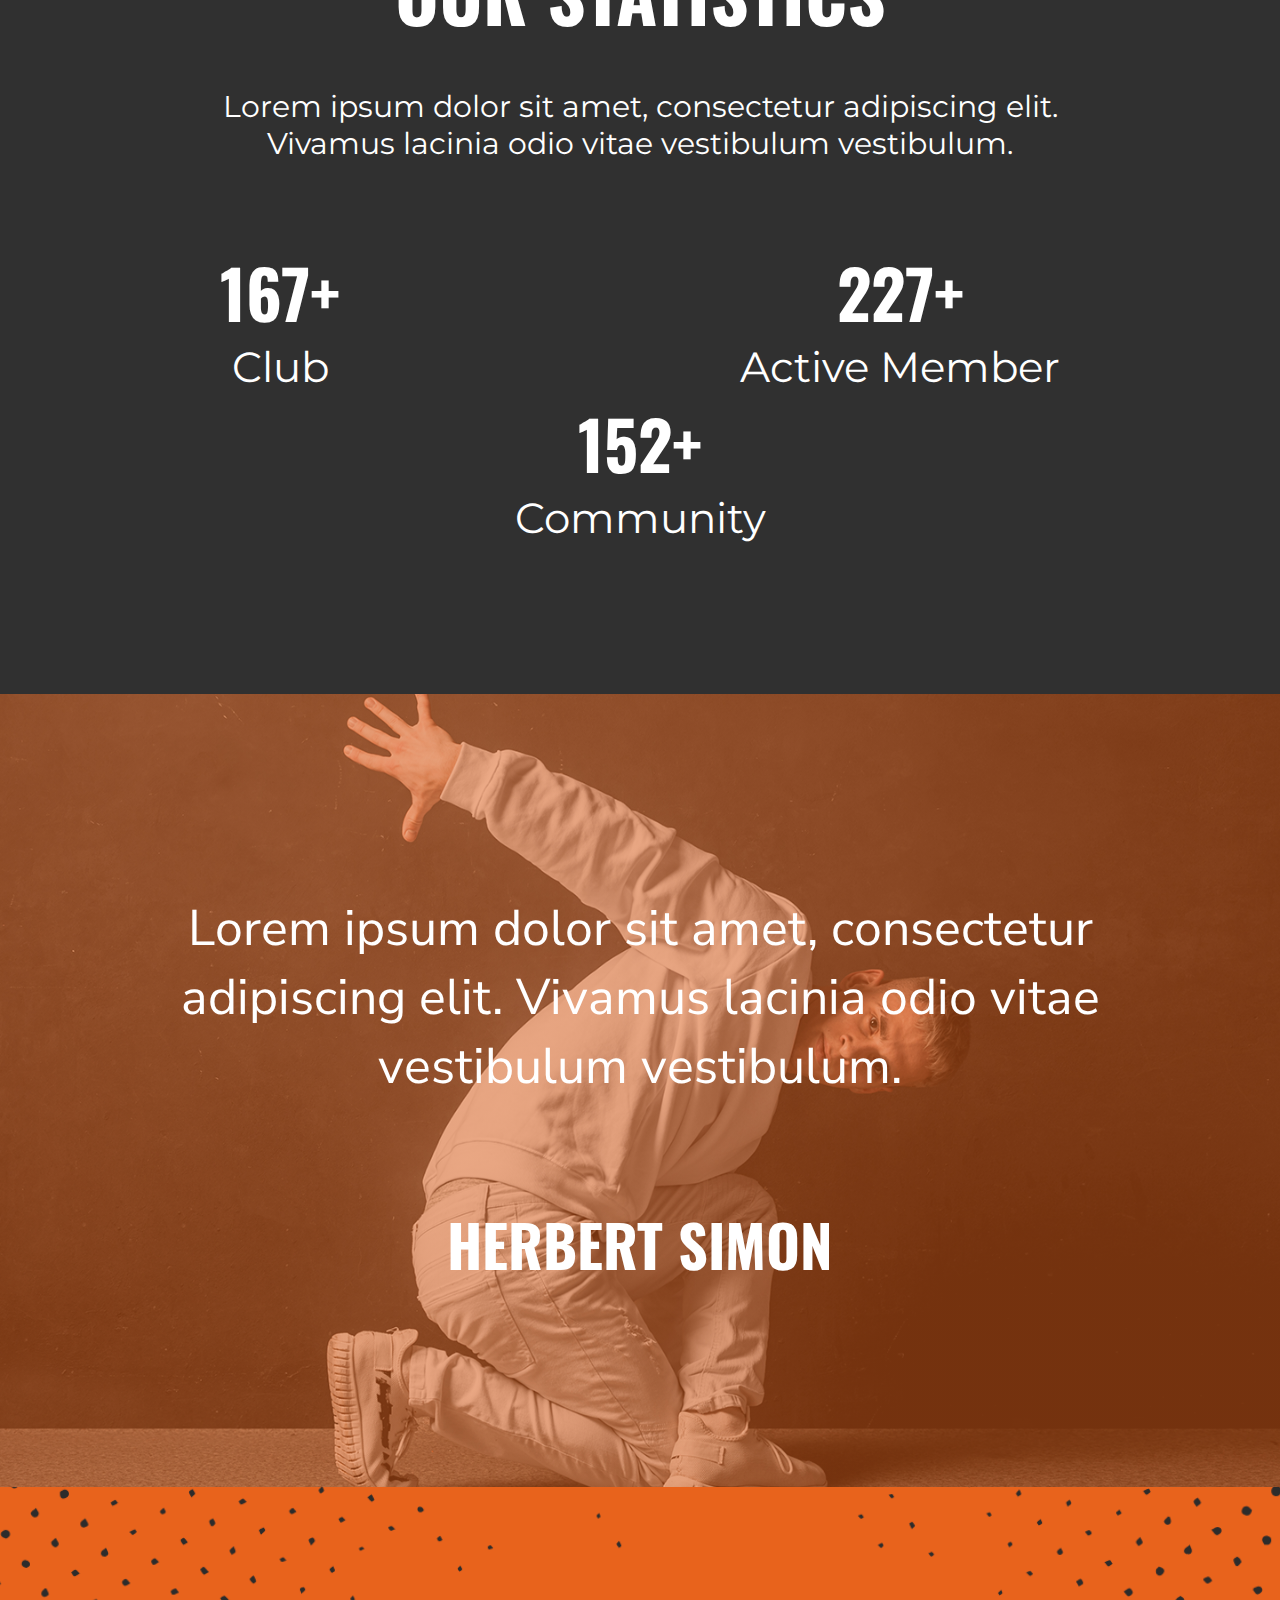
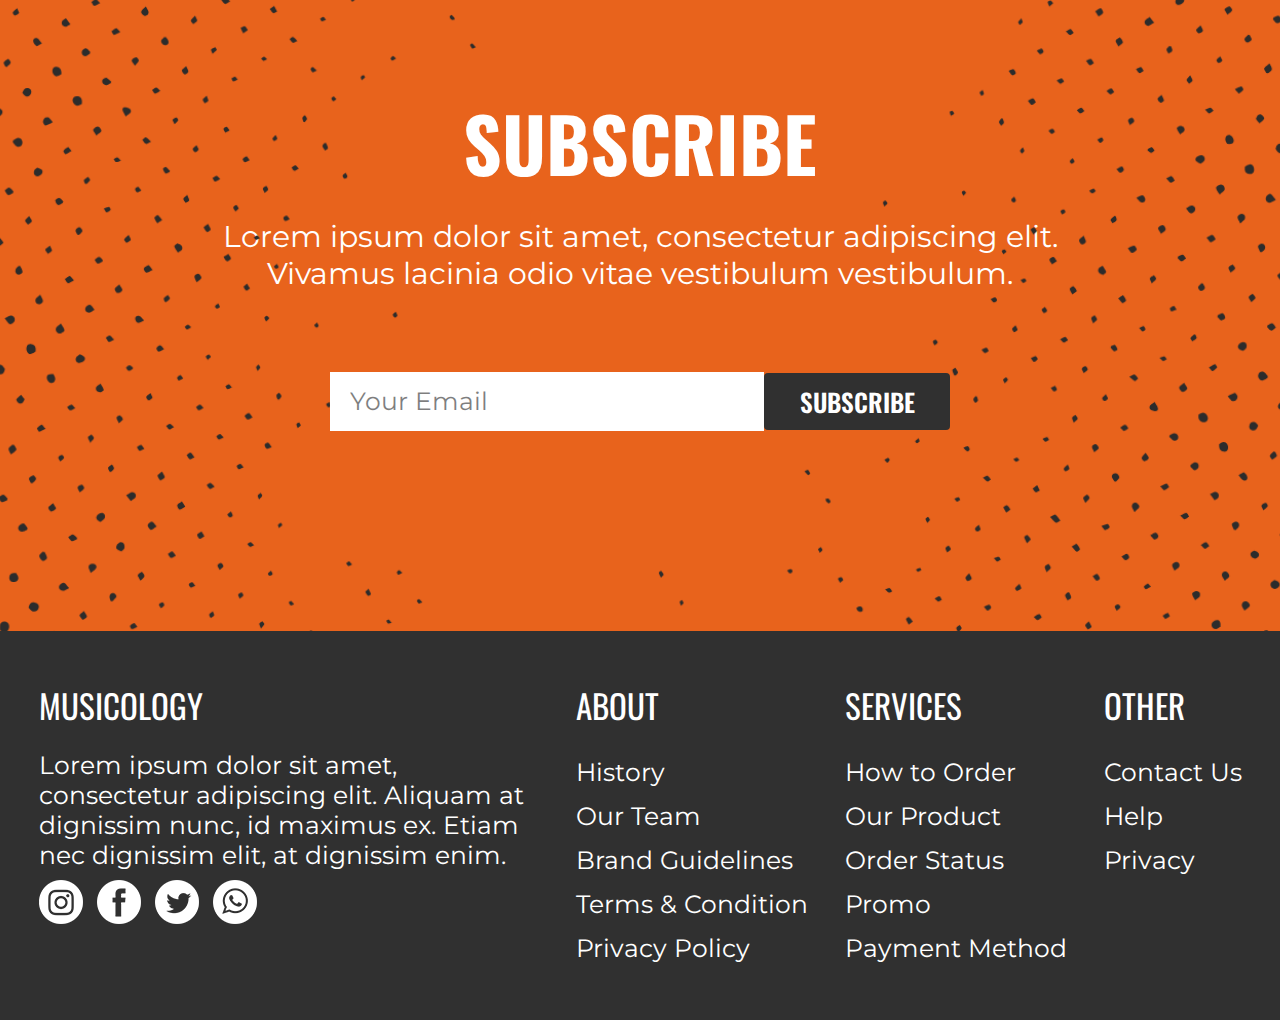
==== commit 271de5e8: "last commit" ====
--- a/index.html
+++ b/index.html
@@ -206,7 +206,6 @@
 
 
 </div>
-<script src='http://cdnjs.cloudflare.com/ajax/libs/jquery/2.1.3/jquery.min.js'></script>
 
   
 <footer>
--- a/style.css
+++ b/style.css
@@ -23,7 +23,7 @@
 
 #icon.clicked .center {
     opacity: 0;
-    transition: all 0.2s;
+    height: 20px;
 
 }
 
@@ -36,9 +36,7 @@
 
 }
 
-#icon.clicked{
-    width:50px;
-}
+
 
 .topnav{
     background-color: #303030;
@@ -51,6 +49,11 @@
 #myLinks a{
     color: #ffffff;
     margin-right: 20px;
+}
+#myLinks a:hover{
+    color: #e8631c;
+    transition: all 0.3s;
+    
 }
 .logo {
     width: 100px;
@@ -68,7 +71,7 @@
     width: 30px;
     height: 2px;
     margin-bottom: 5px;
-    transition: all 0.7s;
+    transition: all 0.5s;
 }
 .center{
     background-color:#ffffff;
@@ -76,13 +79,12 @@
     height: 2px;
     margin-bottom: 5px;
     opacity: 1;
-    transition: all 0.2s;
 }
 .bottom{
     background-color:#ffffff;
     width: 30px;
     height: 2px;
-    transition: all 0.7s;
+    transition: all 0.5s;
 }
 
 
@@ -846,7 +848,7 @@
         display: block;
         position: absolute;
         right: 20px;
-        top: 20px;
+        top: 30px;
       }
       .search{
         display: none;
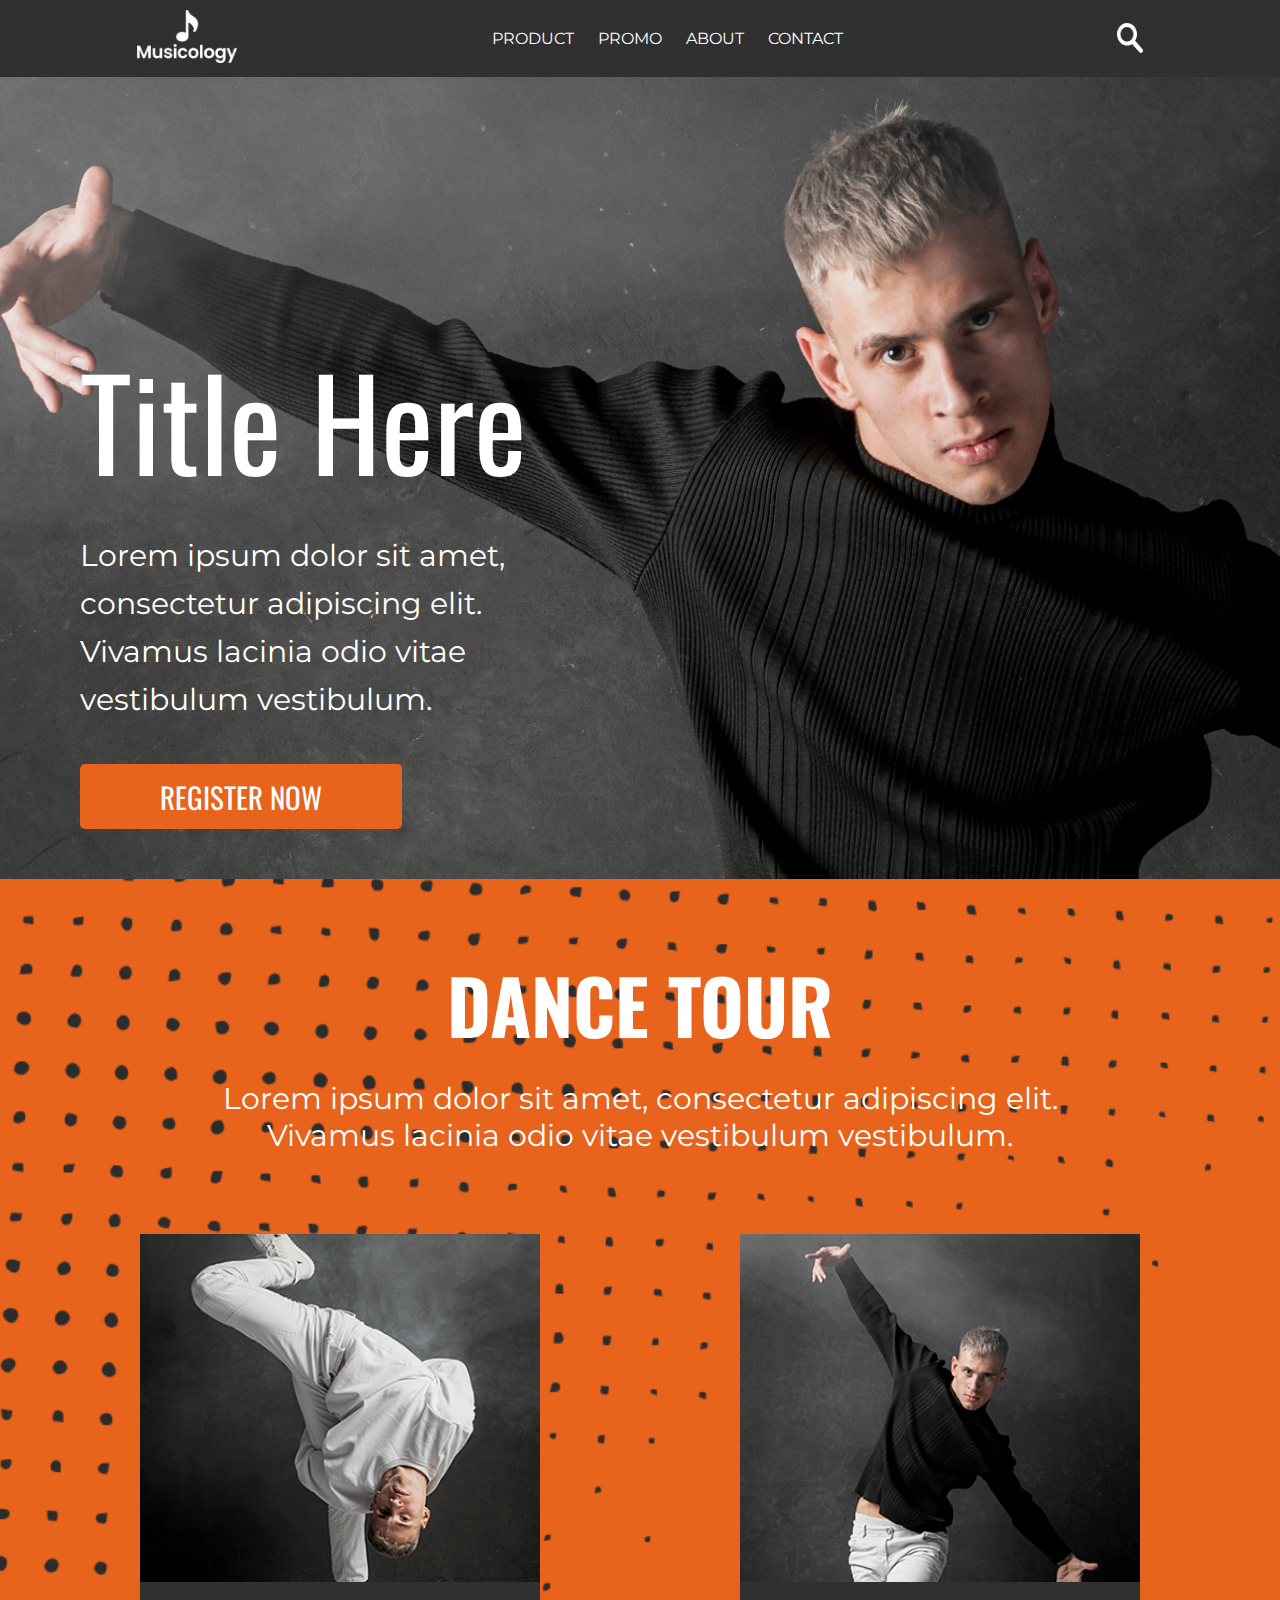
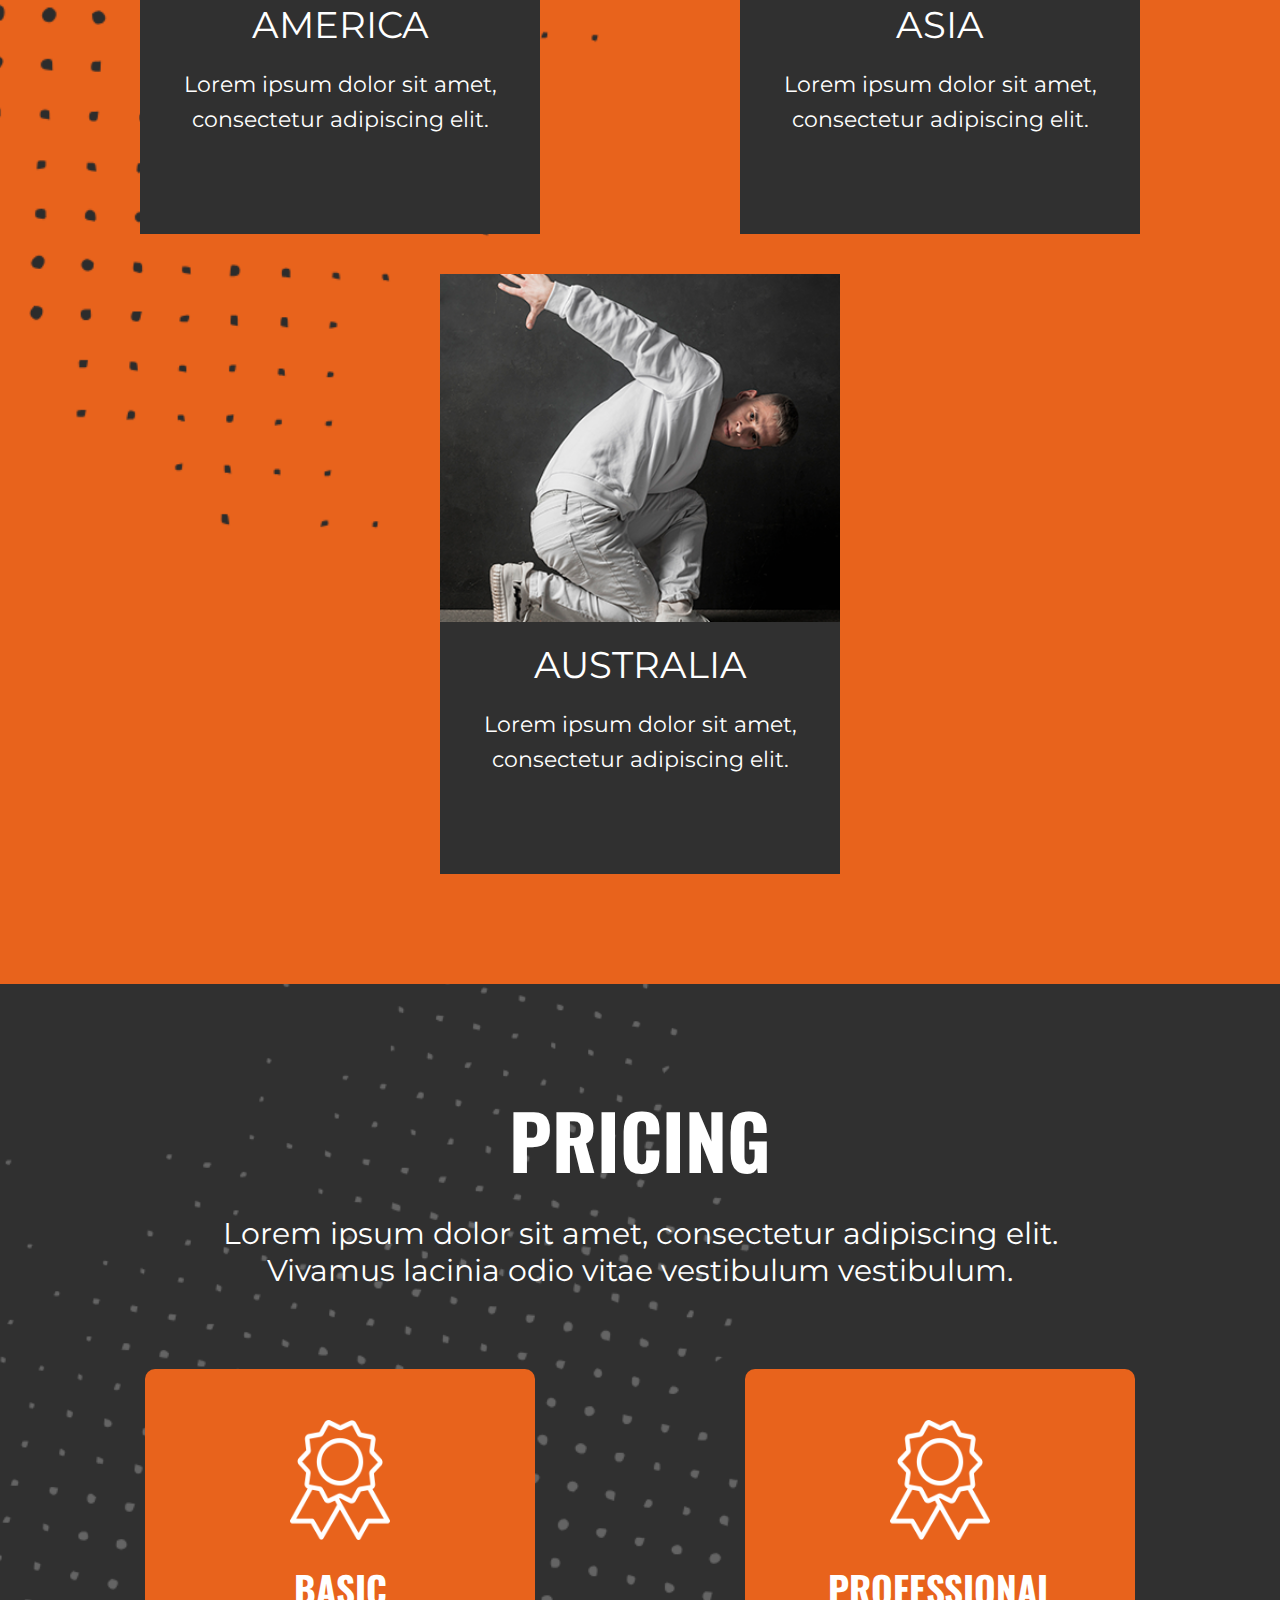
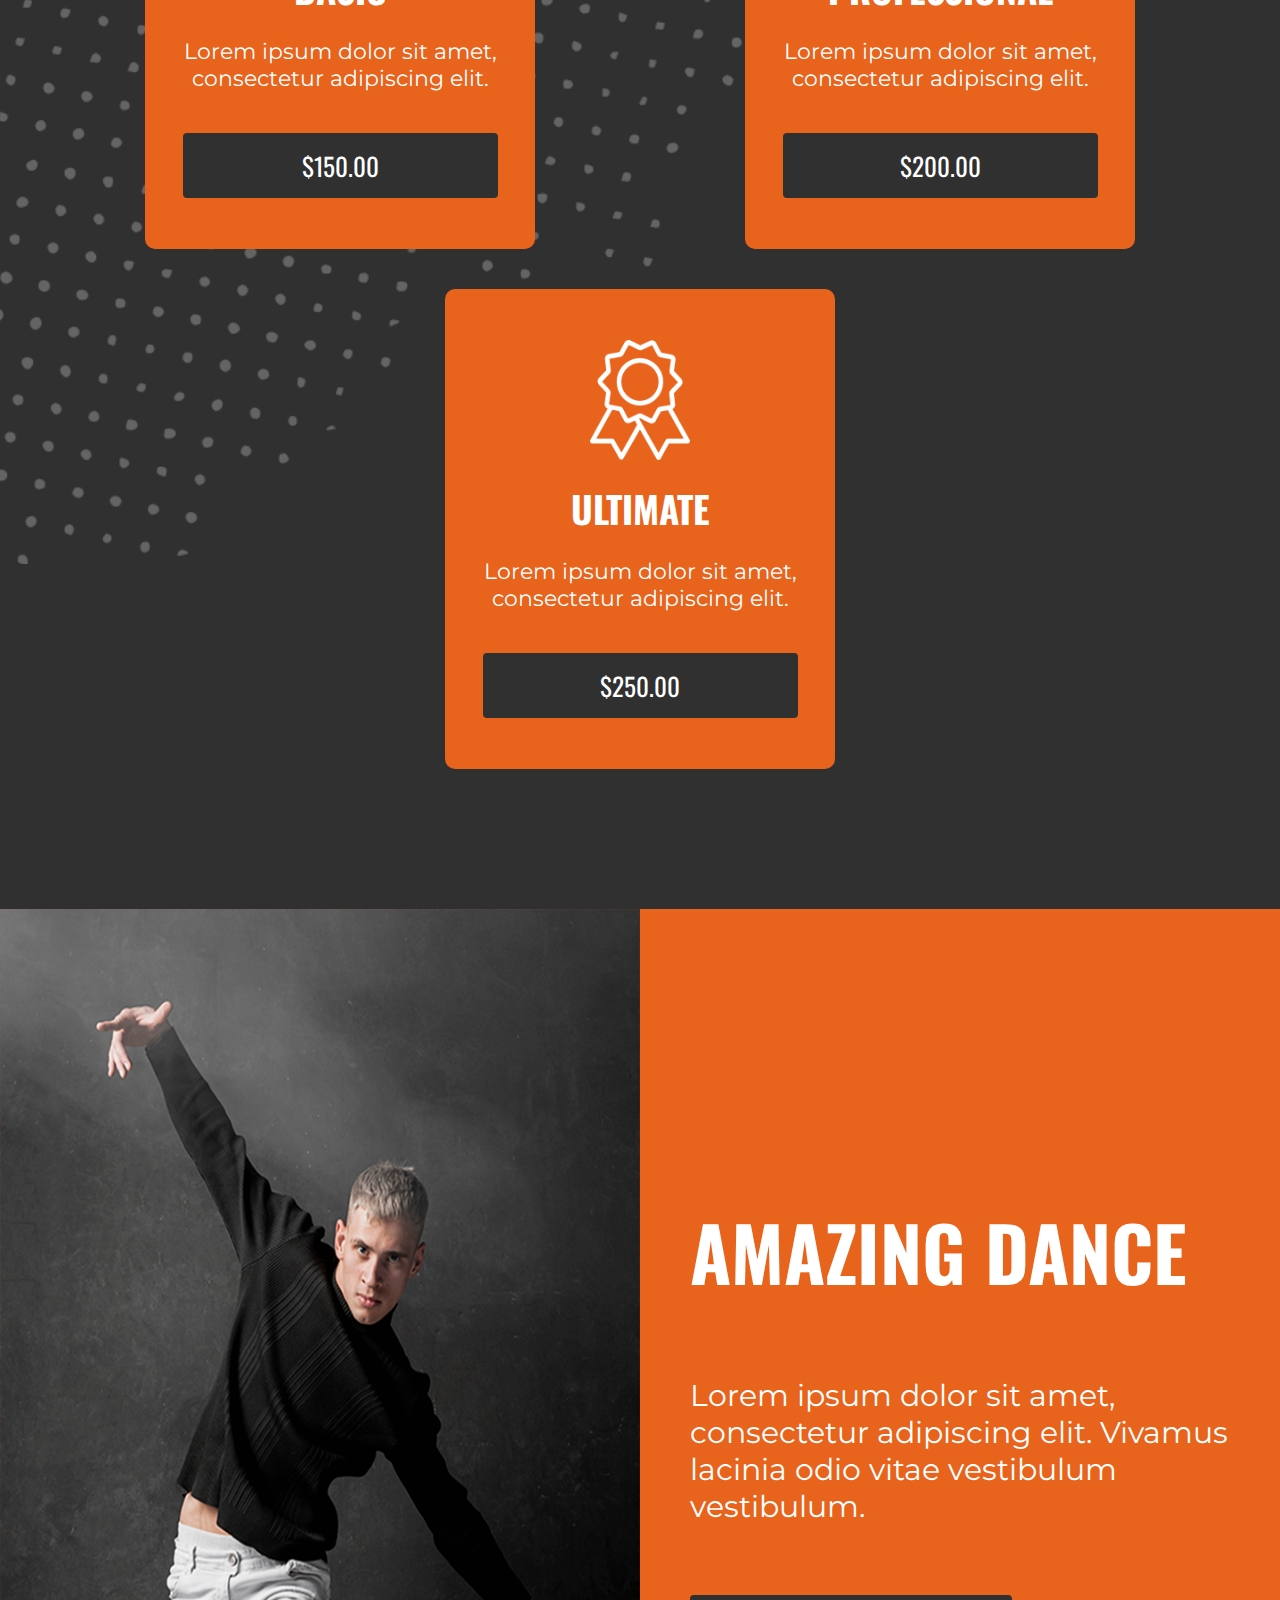
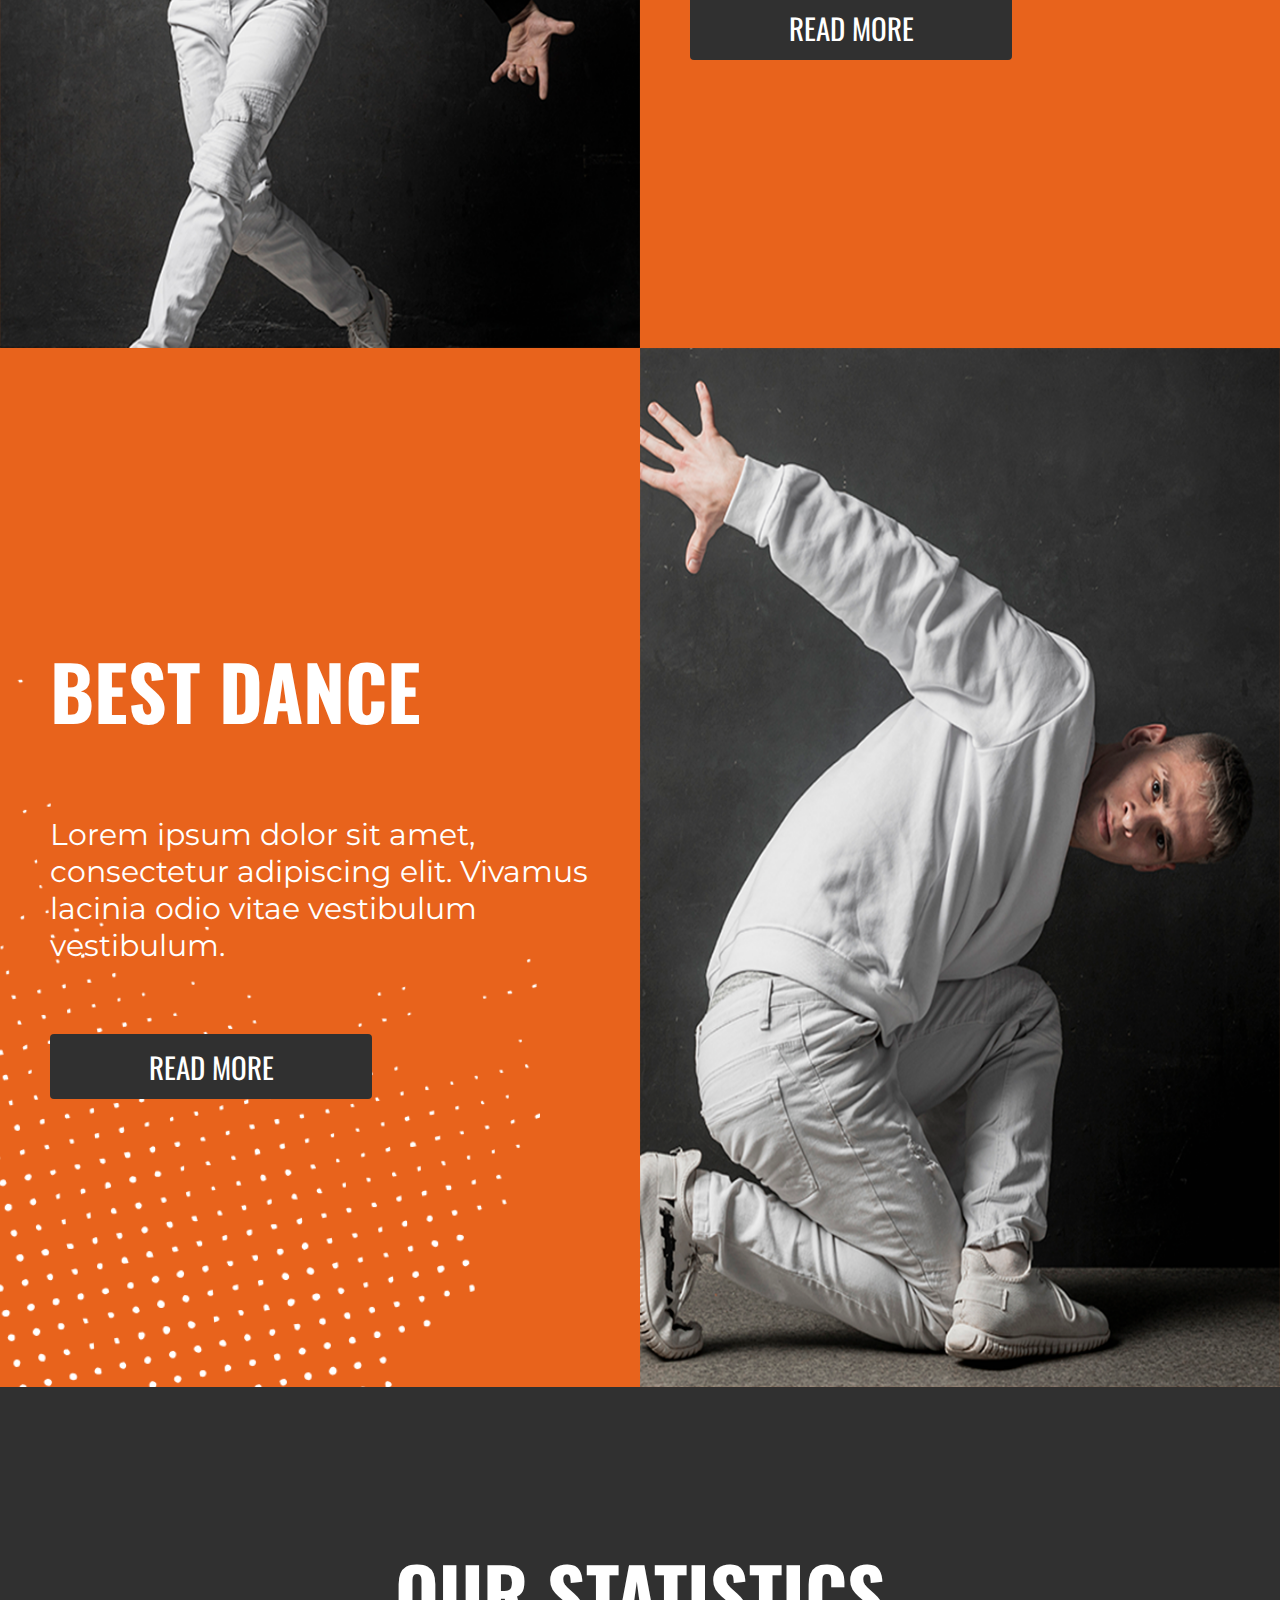
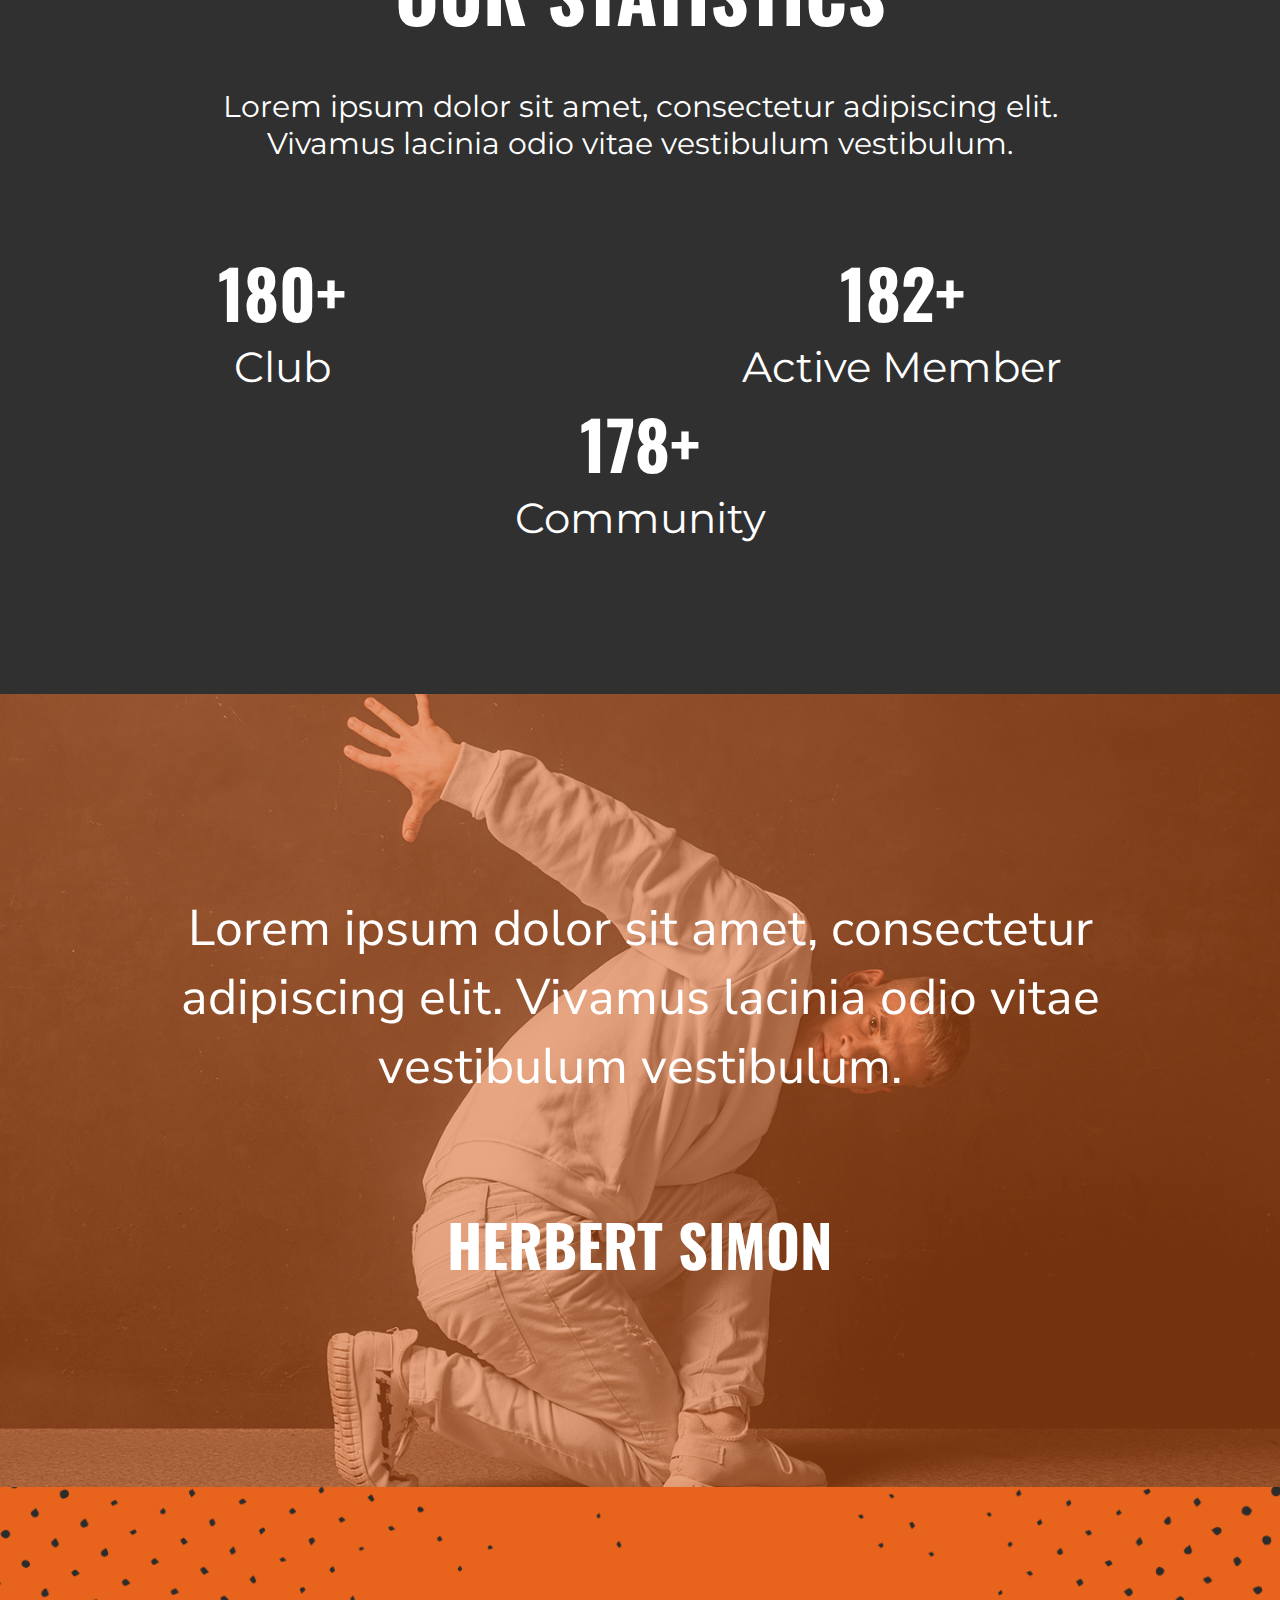
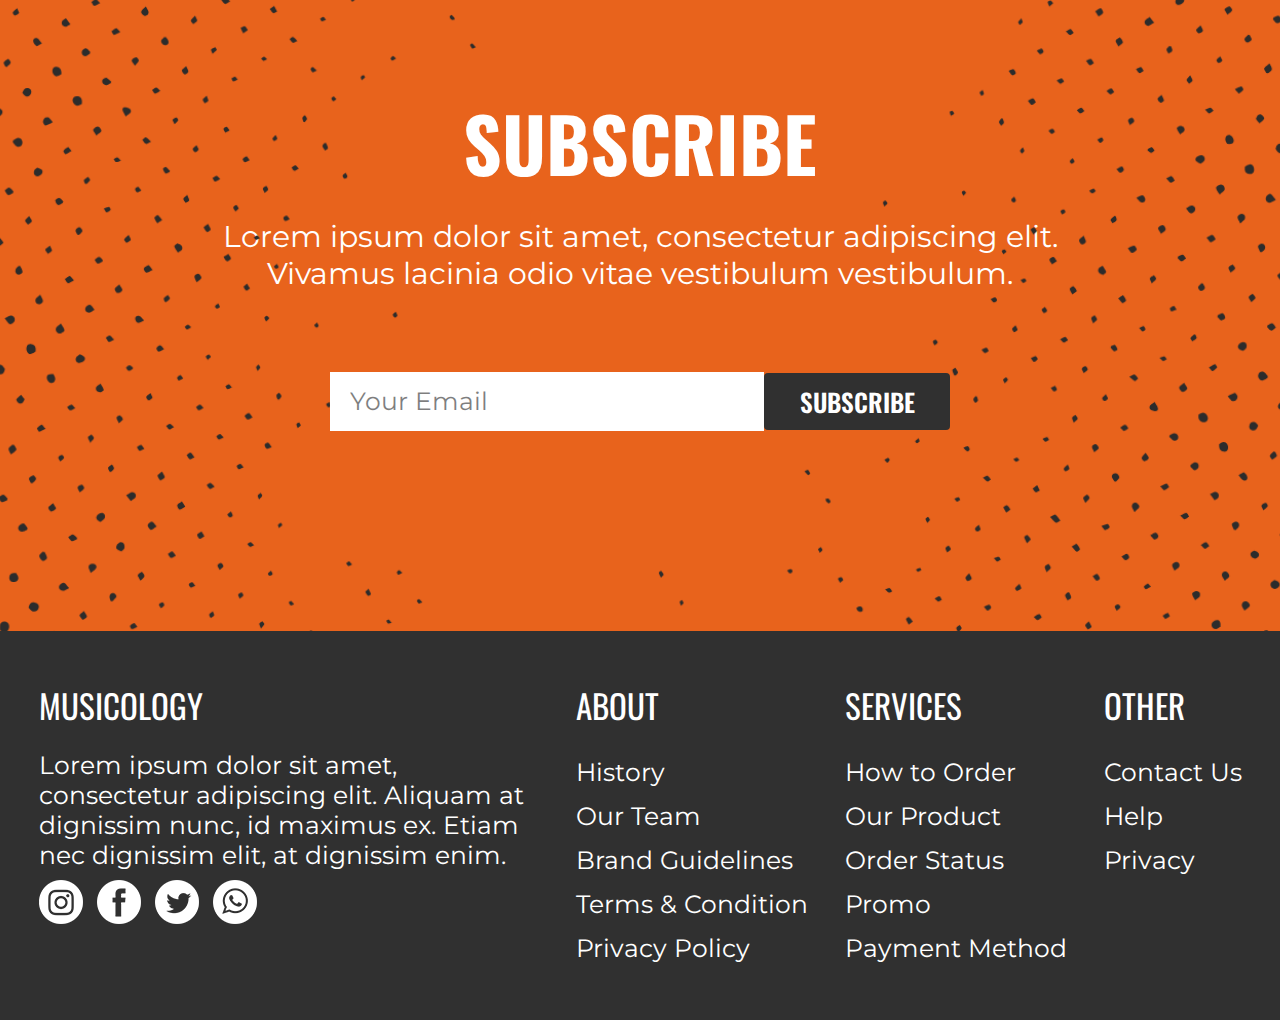
==== commit d01a67a9: "last commit" ====
--- a/index.html
+++ b/index.html
@@ -28,7 +28,6 @@
 
 
 <div id="myLinks">
-    <a href="#">HOME</a>
     <a href="#">PRODUCT</a>
     <a href="#">PROMO</a>
     <a href="about.html">ABOUT</a>
--- a/style.css
+++ b/style.css
@@ -278,7 +278,7 @@
 padding: 100px 20px;
 text-align: center;
 background-color: #303030;
-background-image: url("tools/pricing_section/Shape.png");
+background-image: url("tools/pricing_section/Shape1.png");
 background-position-x: -500px;
 background-position-y: -400px;
 background-size: cover;
